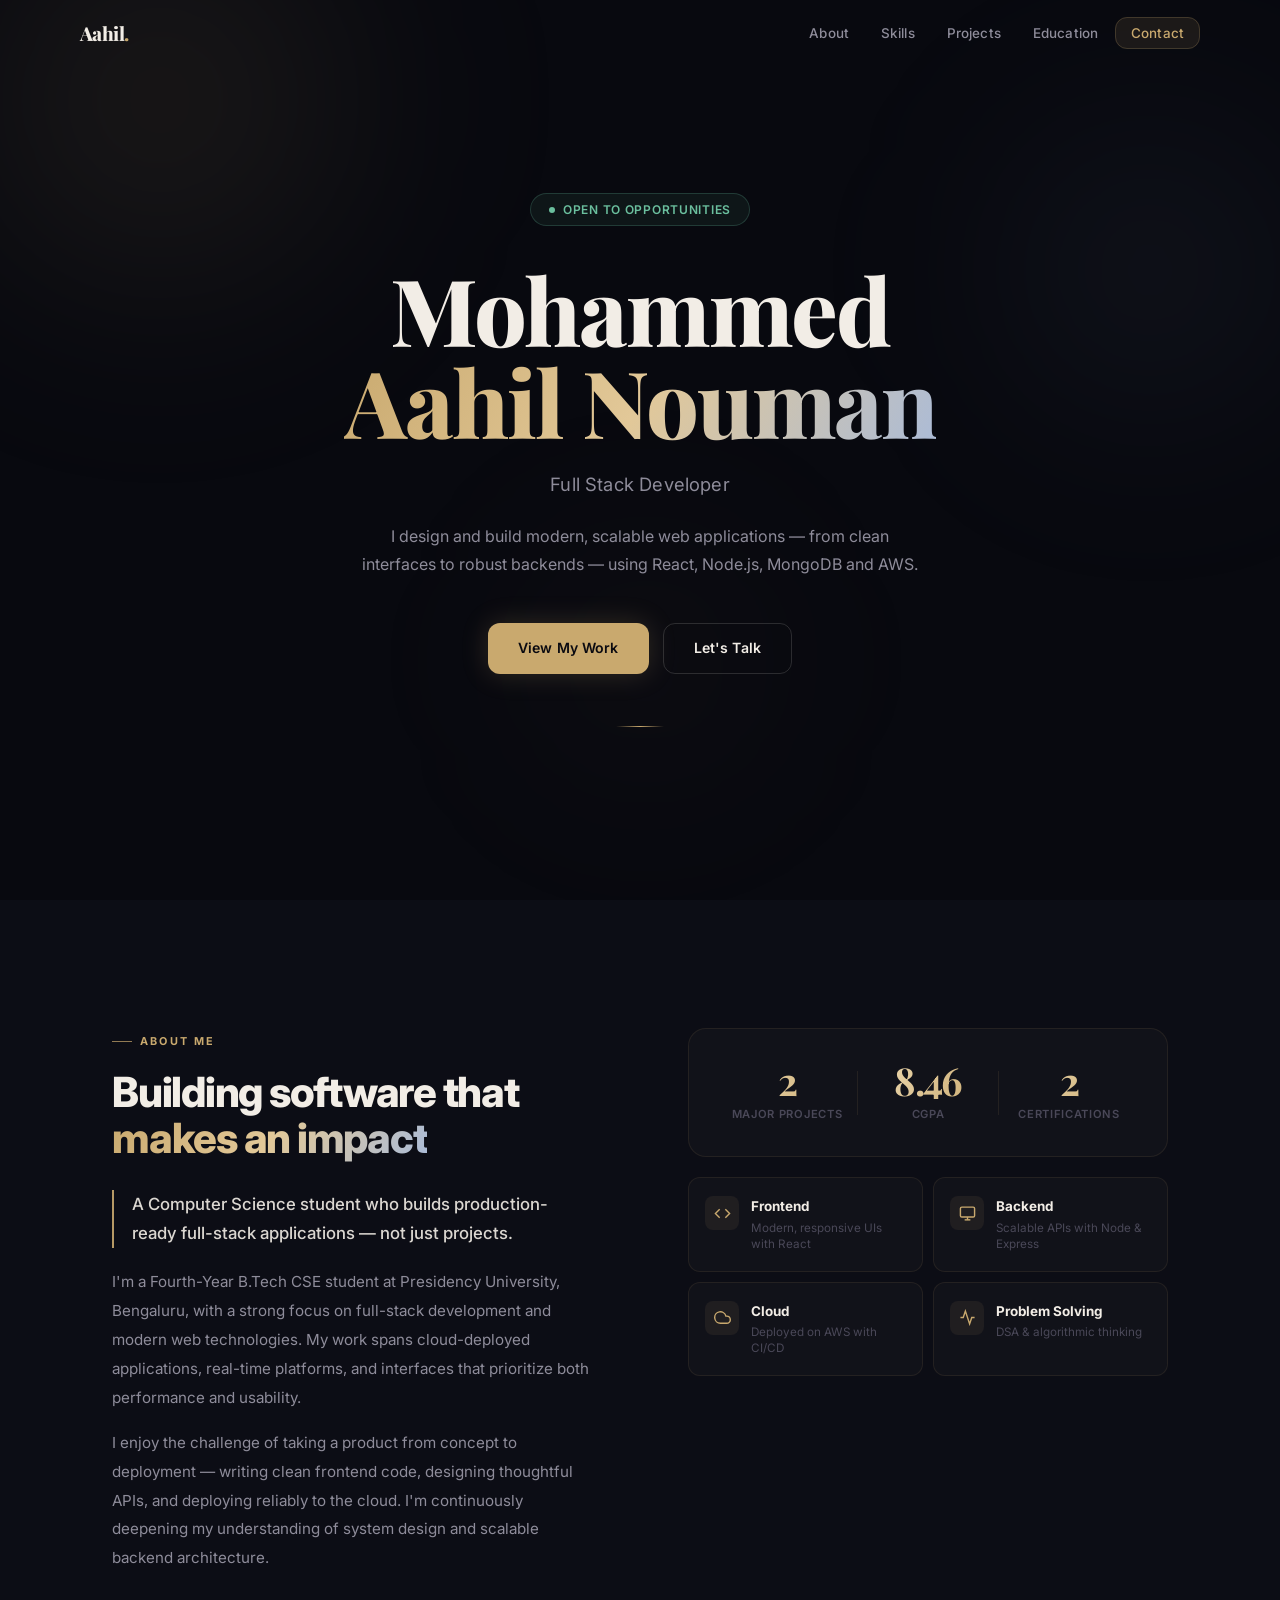
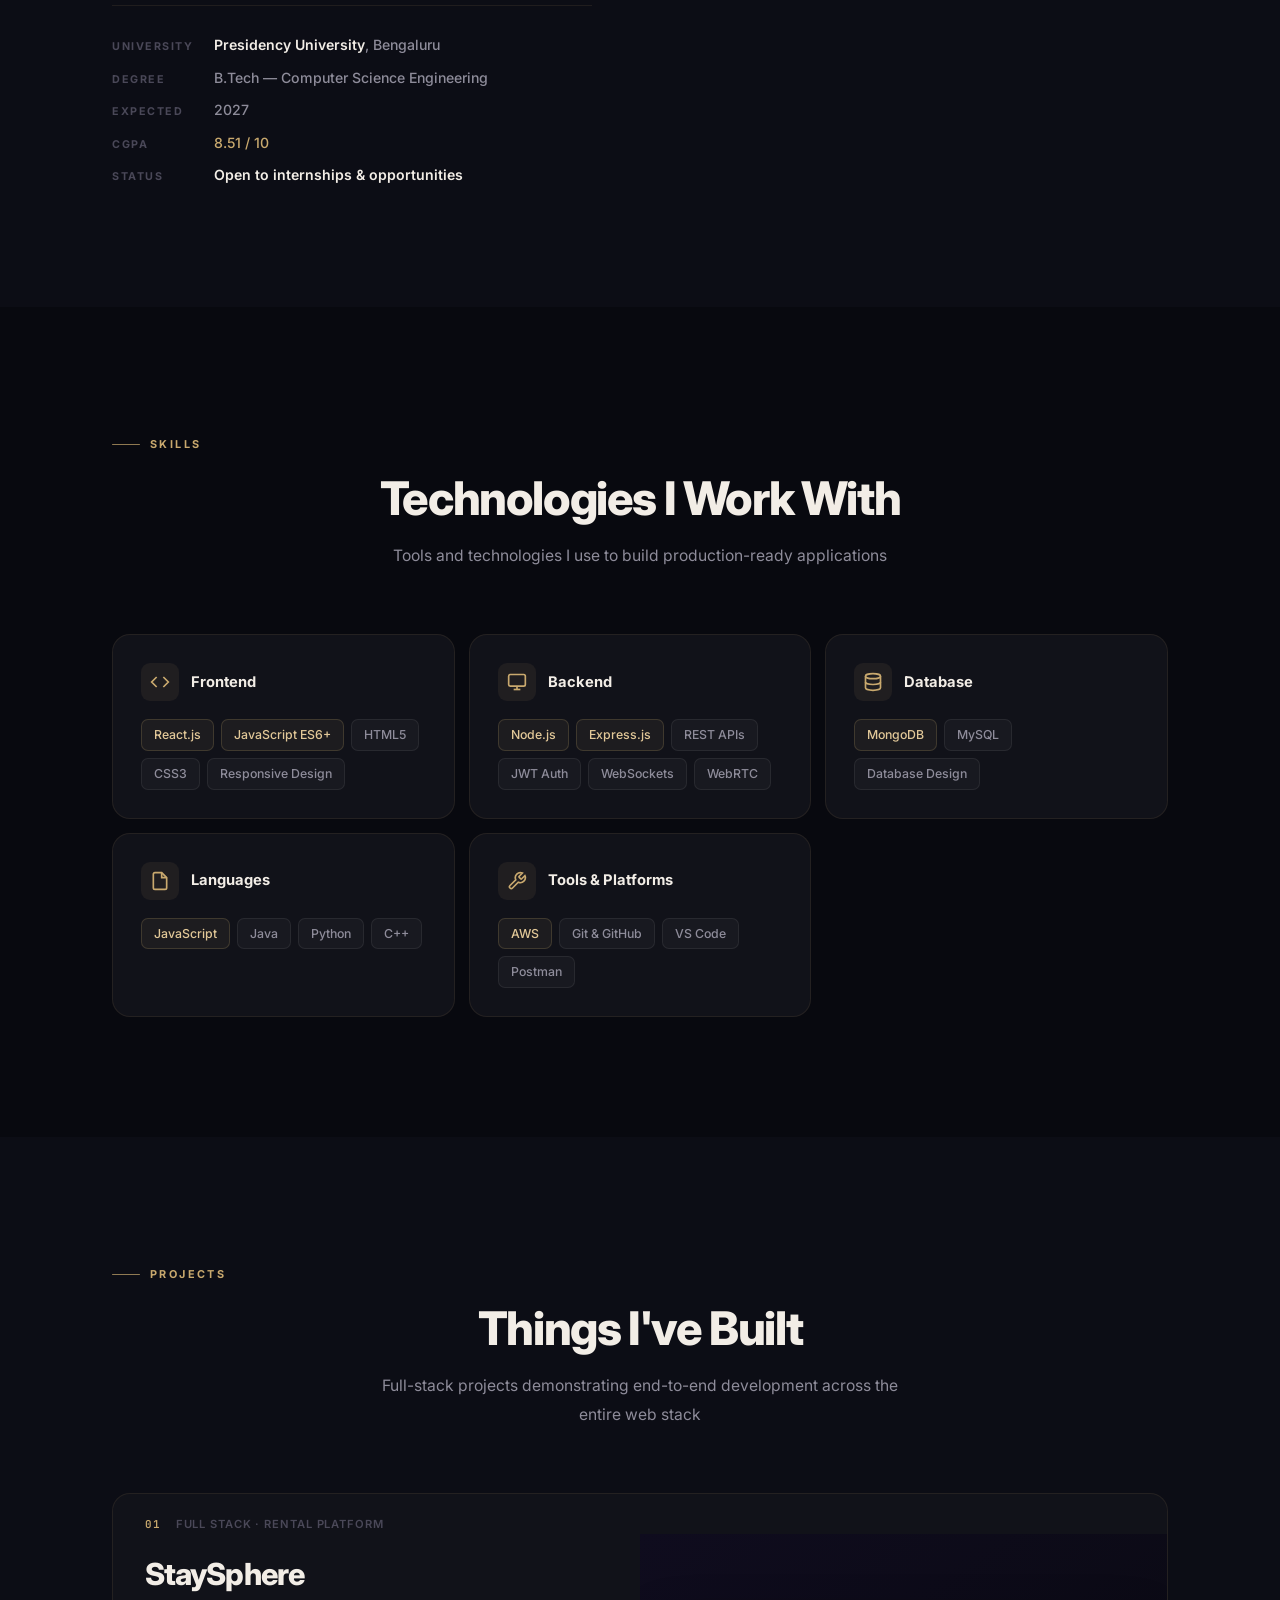
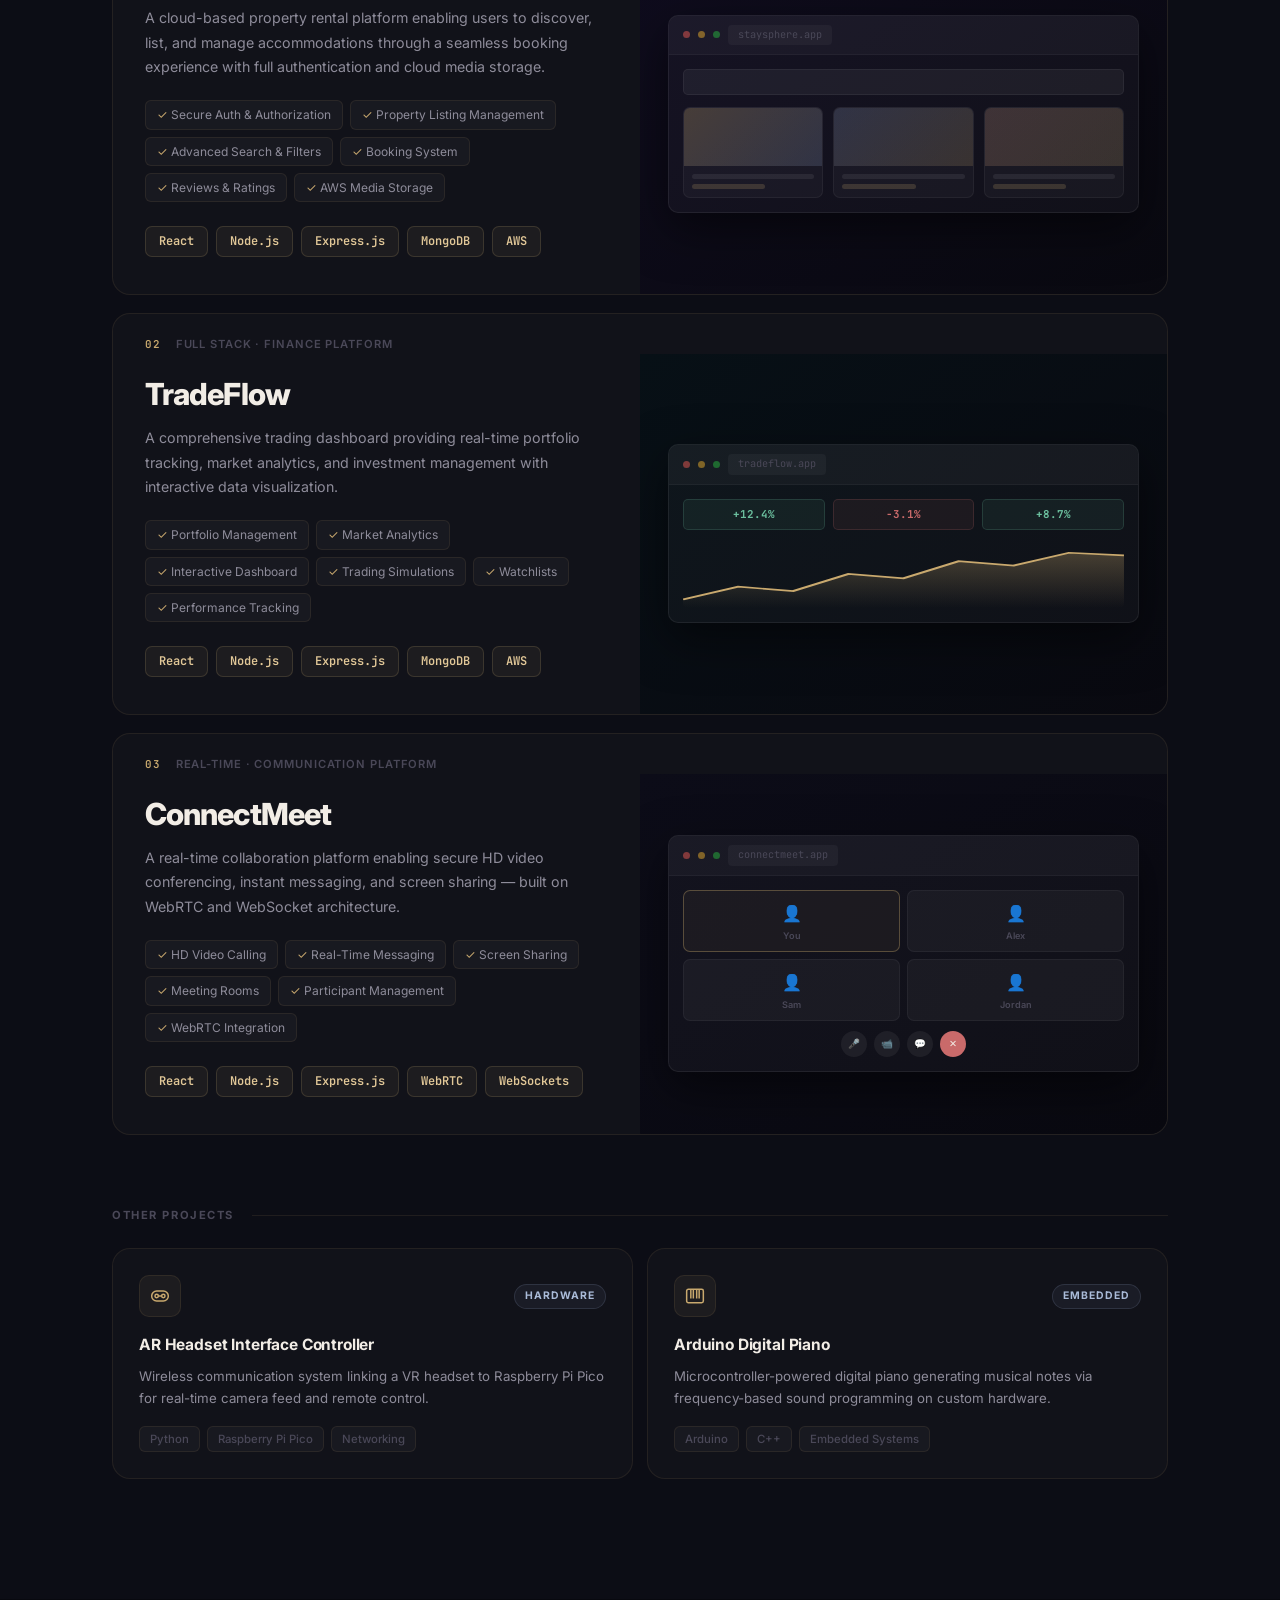
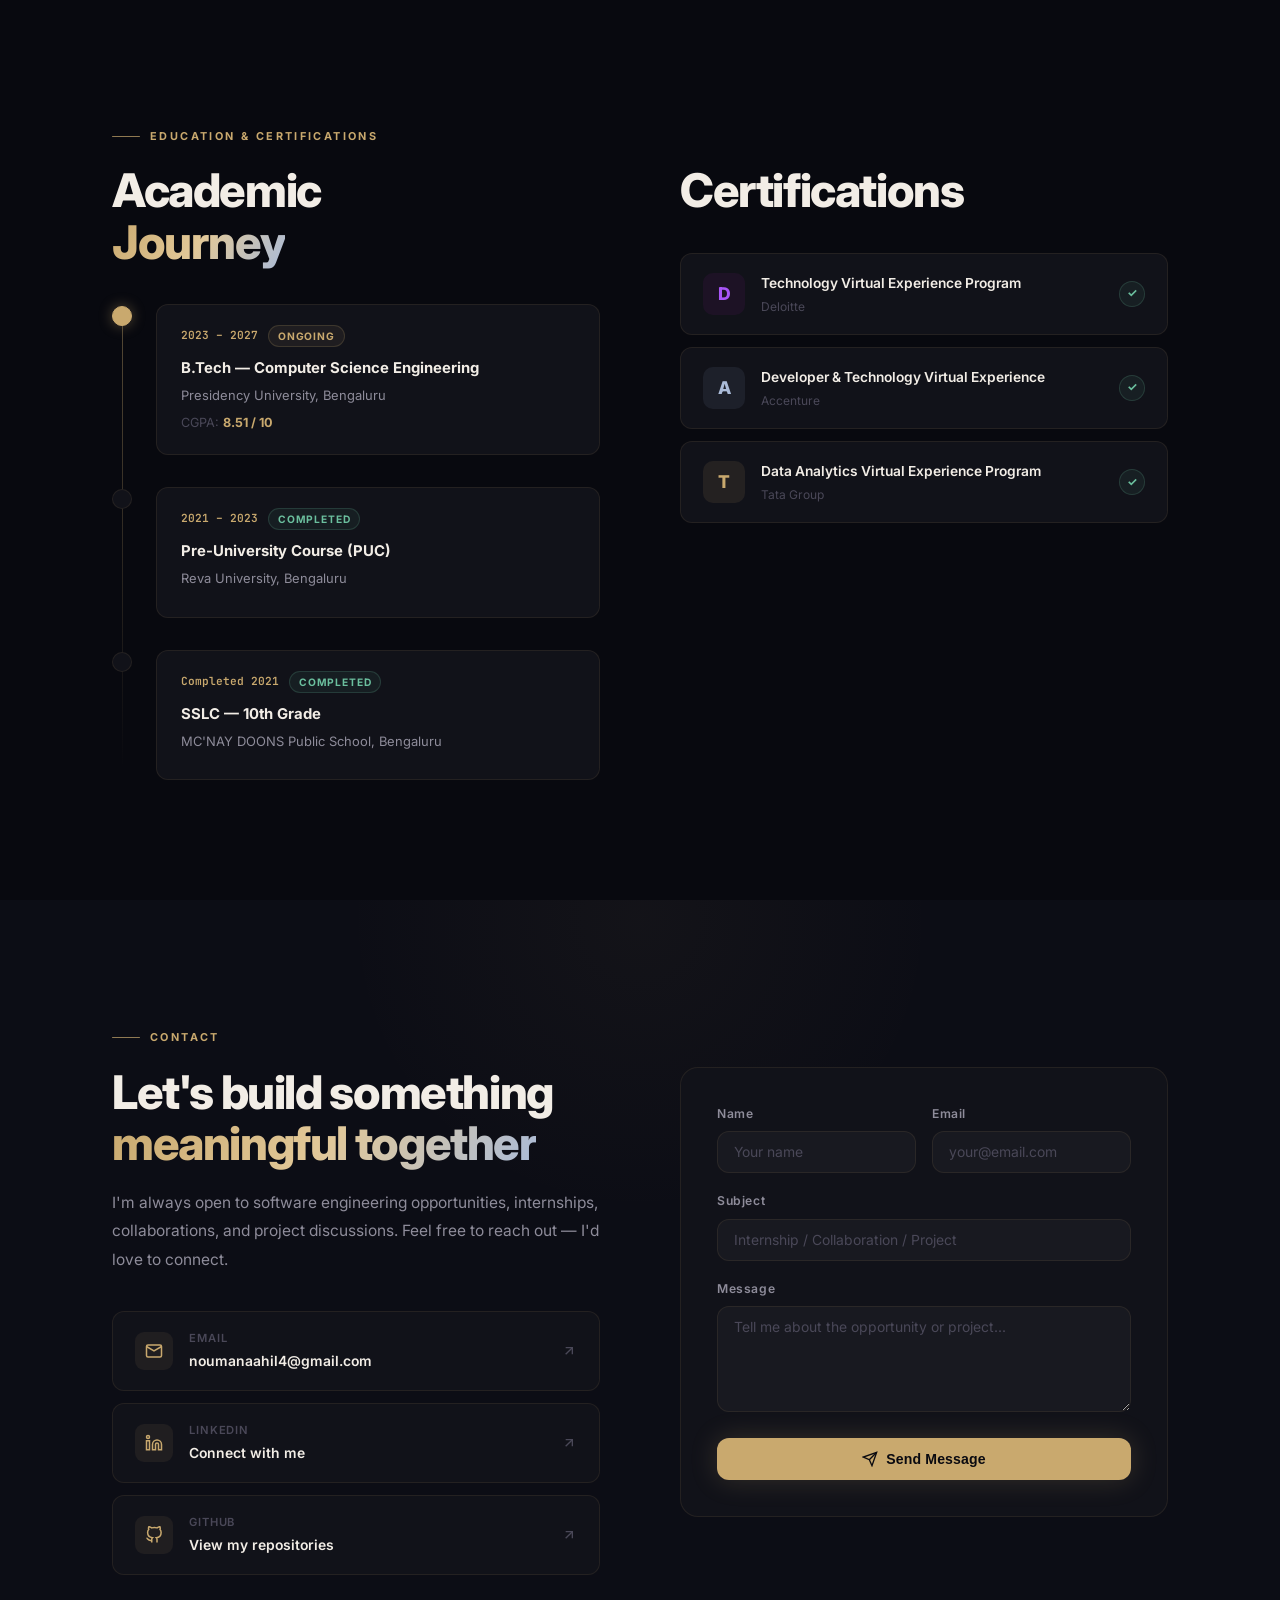
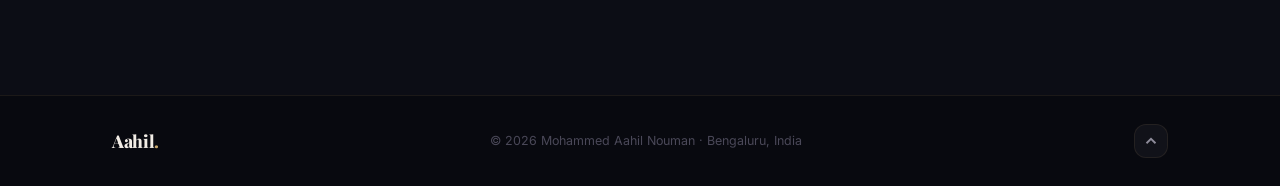
==== index.html @ 202771c8 "First upload" ====
<!DOCTYPE html>
<html lang="en">
<head>
  <meta charset="UTF-8" />
  <meta name="viewport" content="width=device-width, initial-scale=1.0" />
  <meta name="description" content="Mohammed Aahil Nouman — Full Stack Developer building scalable web applications with React, Node.js, Express.js, MongoDB, and AWS." />
  <meta name="keywords" content="Mohammed Aahil Nouman, Full Stack Developer, React, Node.js, Portfolio, Web Developer, Bangalore" />
  <meta name="author" content="Mohammed Aahil Nouman" />
  <title>Aahil Nouman — Full Stack Developer</title>
  <link rel="preconnect" href="https://fonts.googleapis.com" />
  <link rel="preconnect" href="https://fonts.gstatic.com" crossorigin />
  <link href="https://fonts.googleapis.com/css2?family=Inter:wght@300;400;500;600;700;800;900&family=JetBrains+Mono:wght@400;500;600&family=Playfair+Display:wght@700;800&display=swap" rel="stylesheet" />
  <link rel="stylesheet" href="style.css" />
</head>
<body>

  <!-- NAV -->
  <nav id="navbar" class="navbar">
    <div class="nav-inner">
      <a href="#hero" class="nav-logo" id="nav-logo">Aahil<span class="logo-dot">.</span></a>
      <ul class="nav-links" id="nav-links">
        <li><a href="#about"     class="nav-link">About</a></li>
        <li><a href="#skills"    class="nav-link">Skills</a></li>
        <li><a href="#projects"  class="nav-link">Projects</a></li>
        <li><a href="#education" class="nav-link">Education</a></li>
        <li><a href="#contact"   class="nav-link nav-cta">Contact</a></li>
      </ul>
      <button class="hamburger" id="hamburger" aria-label="Toggle menu">
        <span></span><span></span><span></span>
      </button>
    </div>
  </nav>

  <!-- HERO -->
  <section id="hero" class="hero">
    <div class="hero-bg">
      <div class="orb orb-1"></div>
      <div class="orb orb-2"></div>
      <div class="orb orb-3"></div>
    </div>
    <div class="hero-content">
      <div class="hero-badge">
        <span class="badge-dot"></span>
        Open to Opportunities
      </div>
      <h1 class="hero-name">
        Mohammed<br />
        <span class="gradient-text">Aahil Nouman</span>
      </h1>
      <p class="hero-tagline">Full Stack Developer</p>
      <p class="hero-sub">
        I design and build modern, scalable web applications — from clean interfaces to robust backends — using React, Node.js, MongoDB and AWS.
      </p>
      <div class="hero-cta">
        <a href="#projects" class="btn btn-primary" id="btn-projects">View My Work</a>
        <a href="#contact"  class="btn btn-outline" id="btn-contact">Let's Talk</a>
      </div>
      <div class="hero-divider"></div>
    </div>
  </section>

  <!-- ABOUT -->
  <section id="about" class="section about-section">
    <div class="container">
      <div class="about-grid">

        <!-- LEFT: editorial bio -->
        <div class="about-left">
          <div class="about-intro-label">About Me</div>
          <h2 class="about-headline">
            Building software that<br /><span class="gradient-text">makes an impact</span>
          </h2>
          <p class="about-pull">
            A Computer Science student who builds production-ready full-stack applications — not just projects.
          </p>
          <p class="about-body">
            I'm a Fourth-Year B.Tech CSE student at Presidency University, Bengaluru, with a strong focus on full-stack development and modern web technologies. My work spans cloud-deployed applications, real-time platforms, and interfaces that prioritize both performance and usability.
          </p>
          <p class="about-body">
            I enjoy the challenge of taking a product from concept to deployment — writing clean frontend code, designing thoughtful APIs, and deploying reliably to the cloud. I'm continuously deepening my understanding of system design and scalable backend architecture.
          </p>
          <div class="about-meta">
            <div class="about-meta-row">
              <span class="meta-label">University</span>
              <span class="meta-value"><strong>Presidency University</strong>, Bengaluru</span>
            </div>
            <div class="about-meta-row">
              <span class="meta-label">Degree</span>
              <span class="meta-value">B.Tech — Computer Science Engineering</span>
            </div>
            <div class="about-meta-row">
              <span class="meta-label">Expected</span>
              <span class="meta-value">2027</span>
            </div>
            <div class="about-meta-row">
              <span class="meta-label">CGPA</span>
              <span class="meta-value"><span class="gold">8.51 / 10</span></span>
            </div>
            <div class="about-meta-row">
              <span class="meta-label">Status</span>
              <span class="meta-value"><strong>Open to internships &amp; opportunities</strong></span>
            </div>
          </div>
        </div>

        <!-- RIGHT: stats + strengths -->
        <div class="about-right">
          <div class="about-stats-card">
            <div class="astat">
              <div class="astat-num" data-target="3">0</div>
              <div class="astat-lbl">Major Projects</div>
            </div>
            <div class="astat-sep"></div>
            <div class="astat">
              <div class="astat-num" data-target="8.51" data-decimal="true">0</div>
              <div class="astat-lbl">CGPA</div>
            </div>
            <div class="astat-sep"></div>
            <div class="astat">
              <div class="astat-num" data-target="3">0</div>
              <div class="astat-lbl">Certifications</div>
            </div>
          </div>

          <div class="about-pillars">
            <div class="pillar-item">
              <div class="pillar-icon">
                <svg width="17" height="17" fill="none" stroke="currentColor" stroke-width="2" viewBox="0 0 24 24"><polyline points="16,18 22,12 16,6"/><polyline points="8,6 2,12 8,18"/></svg>
              </div>
              <div>
                <div class="pillar-title">Frontend</div>
                <div class="pillar-desc">Modern, responsive UIs with React</div>
              </div>
            </div>
            <div class="pillar-item">
              <div class="pillar-icon">
                <svg width="17" height="17" fill="none" stroke="currentColor" stroke-width="2" viewBox="0 0 24 24"><rect x="2" y="3" width="20" height="14" rx="2"/><line x1="8" y1="21" x2="16" y2="21"/><line x1="12" y1="17" x2="12" y2="21"/></svg>
              </div>
              <div>
                <div class="pillar-title">Backend</div>
                <div class="pillar-desc">Scalable APIs with Node &amp; Express</div>
              </div>
            </div>
            <div class="pillar-item">
              <div class="pillar-icon">
                <svg width="17" height="17" fill="none" stroke="currentColor" stroke-width="2" viewBox="0 0 24 24"><path d="M18 10h-1.26A8 8 0 1 0 9 20h9a5 5 0 0 0 0-10z"/></svg>
              </div>
              <div>
                <div class="pillar-title">Cloud</div>
                <div class="pillar-desc">Deployed on AWS with CI/CD</div>
              </div>
            </div>
            <div class="pillar-item">
              <div class="pillar-icon">
                <svg width="17" height="17" fill="none" stroke="currentColor" stroke-width="2" viewBox="0 0 24 24"><polyline points="22,12 18,12 15,21 9,3 6,12 2,12"/></svg>
              </div>
              <div>
                <div class="pillar-title">Problem Solving</div>
                <div class="pillar-desc">DSA &amp; algorithmic thinking</div>
              </div>
            </div>
          </div>
        </div>

      </div>
    </div>
  </section>

  <!-- SKILLS -->
  <section id="skills" class="section skills-section">
    <div class="container">
      <div class="section-eyebrow">Skills</div>
      <h2 class="section-heading text-center">Technologies I Work With</h2>
      <p class="section-sub text-center">Tools and technologies I use to build production-ready applications</p>
      <div class="skills-grid">

        <div class="skill-cat" id="sk-frontend">
          <div class="sk-header">
            <div class="sk-icon">
              <svg width="20" height="20" fill="none" stroke="currentColor" stroke-width="2" viewBox="0 0 24 24"><polyline points="16,18 22,12 16,6"/><polyline points="8,6 2,12 8,18"/></svg>
            </div>
            <h3>Frontend</h3>
          </div>
          <div class="sk-tags">
            <span class="sk-tag primary">React.js</span>
            <span class="sk-tag primary">JavaScript ES6+</span>
            <span class="sk-tag">HTML5</span>
            <span class="sk-tag">CSS3</span>
            <span class="sk-tag">Responsive Design</span>
          </div>
        </div>

        <div class="skill-cat" id="sk-backend">
          <div class="sk-header">
            <div class="sk-icon">
              <svg width="20" height="20" fill="none" stroke="currentColor" stroke-width="2" viewBox="0 0 24 24"><rect x="2" y="3" width="20" height="14" rx="2"/><line x1="8" y1="21" x2="16" y2="21"/><line x1="12" y1="17" x2="12" y2="21"/></svg>
            </div>
            <h3>Backend</h3>
          </div>
          <div class="sk-tags">
            <span class="sk-tag primary">Node.js</span>
            <span class="sk-tag primary">Express.js</span>
            <span class="sk-tag">REST APIs</span>
            <span class="sk-tag">JWT Auth</span>
            <span class="sk-tag">WebSockets</span>
            <span class="sk-tag">WebRTC</span>
          </div>
        </div>

        <div class="skill-cat" id="sk-db">
          <div class="sk-header">
            <div class="sk-icon">
              <svg width="20" height="20" fill="none" stroke="currentColor" stroke-width="2" viewBox="0 0 24 24"><ellipse cx="12" cy="5" rx="9" ry="3"/><path d="M21 12c0 1.66-4 3-9 3s-9-1.34-9-3"/><path d="M3 5v14c0 1.66 4 3 9 3s9-1.34 9-3V5"/></svg>
            </div>
            <h3>Database</h3>
          </div>
          <div class="sk-tags">
            <span class="sk-tag primary">MongoDB</span>
            <span class="sk-tag">MySQL</span>
            <span class="sk-tag">Database Design</span>
          </div>
        </div>

        <div class="skill-cat" id="sk-lang">
          <div class="sk-header">
            <div class="sk-icon">
              <svg width="20" height="20" fill="none" stroke="currentColor" stroke-width="2" viewBox="0 0 24 24"><path d="M14 2H6a2 2 0 0 0-2 2v16a2 2 0 0 0 2 2h12a2 2 0 0 0 2-2V8z"/><polyline points="14,2 14,8 20,8"/></svg>
            </div>
            <h3>Languages</h3>
          </div>
          <div class="sk-tags">
            <span class="sk-tag primary">JavaScript</span>
            <span class="sk-tag">Java</span>
            <span class="sk-tag">Python</span>
            <span class="sk-tag">C++</span>
          </div>
        </div>

        <div class="skill-cat" id="sk-tools">
          <div class="sk-header">
            <div class="sk-icon">
              <svg width="20" height="20" fill="none" stroke="currentColor" stroke-width="2" viewBox="0 0 24 24"><path d="M14.7 6.3a1 1 0 0 0 0 1.4l1.6 1.6a1 1 0 0 0 1.4 0l3.77-3.77a6 6 0 0 1-7.94 7.94l-6.91 6.91a2.12 2.12 0 0 1-3-3l6.91-6.91a6 6 0 0 1 7.94-7.94l-3.76 3.76z"/></svg>
            </div>
            <h3>Tools &amp; Platforms</h3>
          </div>
          <div class="sk-tags">
            <span class="sk-tag primary">AWS</span>
            <span class="sk-tag">Git &amp; GitHub</span>
            <span class="sk-tag">VS Code</span>
            <span class="sk-tag">Postman</span>
          </div>
        </div>

      </div>
    </div>
  </section>

  <!-- PROJECTS -->
  <section id="projects" class="section projects-section">
    <div class="container">
      <div class="section-eyebrow">Projects</div>
      <h2 class="section-heading text-center">Things I've Built</h2>
      <p class="section-sub text-center">Full-stack projects demonstrating end-to-end development across the entire web stack</p>
      <div class="projects-list">

        <div class="project-card" id="proj-staysphere">
          <div class="proj-meta">
            <span class="proj-num">01</span>
            <span class="proj-type">Full Stack · Rental Platform</span>
          </div>
          <div class="proj-body">
            <div class="proj-left">
              <h3 class="proj-name">StaySphere</h3>
              <p class="proj-desc">A cloud-based property rental platform enabling users to discover, list, and manage accommodations through a seamless booking experience with full authentication and cloud media storage.</p>
              <div class="proj-features">
                <span>Secure Auth &amp; Authorization</span>
                <span>Property Listing Management</span>
                <span>Advanced Search &amp; Filters</span>
                <span>Booking System</span>
                <span>Reviews &amp; Ratings</span>
                <span>AWS Media Storage</span>
              </div>
              <div class="proj-tech">
                <span>React</span><span>Node.js</span><span>Express.js</span><span>MongoDB</span><span>AWS</span>
              </div>
            </div>
            <div class="proj-visual staysphere-vis">
              <div class="vis-browser">
                <div class="vis-bar">
                  <span class="vb-d r"></span><span class="vb-d y"></span><span class="vb-d g"></span>
                  <span class="vb-url">staysphere.app</span>
                </div>
                <div class="vis-content">
                  <div class="vis-search-bar"></div>
                  <div class="vis-cards">
                    <div class="vis-card"><div class="vc-img" style="background:linear-gradient(135deg,rgba(201,169,110,0.25),rgba(139,157,195,0.2))"></div><div class="vc-lines"><span></span><span></span></div></div>
                    <div class="vis-card"><div class="vc-img" style="background:linear-gradient(135deg,rgba(139,157,195,0.2),rgba(201,169,110,0.18))"></div><div class="vc-lines"><span></span><span></span></div></div>
                    <div class="vis-card"><div class="vc-img" style="background:linear-gradient(135deg,rgba(196,145,122,0.22),rgba(201,169,110,0.18))"></div><div class="vc-lines"><span></span><span></span></div></div>
                  </div>
                </div>
              </div>
            </div>
          </div>
        </div>

        <div class="project-card" id="proj-tradeflow">
          <div class="proj-meta">
            <span class="proj-num">02</span>
            <span class="proj-type">Full Stack · Finance Platform</span>
          </div>
          <div class="proj-body">
            <div class="proj-left">
              <h3 class="proj-name">TradeFlow</h3>
              <p class="proj-desc">A comprehensive trading dashboard providing real-time portfolio tracking, market analytics, and investment management with interactive data visualization.</p>
              <div class="proj-features">
                <span>Portfolio Management</span>
                <span>Market Analytics</span>
                <span>Interactive Dashboard</span>
                <span>Trading Simulations</span>
                <span>Watchlists</span>
                <span>Performance Tracking</span>
              </div>
              <div class="proj-tech">
                <span>React</span><span>Node.js</span><span>Express.js</span><span>MongoDB</span><span>AWS</span>
              </div>
            </div>
            <div class="proj-visual tradeflow-vis">
              <div class="vis-browser">
                <div class="vis-bar">
                  <span class="vb-d r"></span><span class="vb-d y"></span><span class="vb-d g"></span>
                  <span class="vb-url">tradeflow.app</span>
                </div>
                <div class="vis-content">
                  <div class="dash-row-top">
                    <div class="dash-stat-card up">+12.4%</div>
                    <div class="dash-stat-card dn">-3.1%</div>
                    <div class="dash-stat-card up">+8.7%</div>
                  </div>
                  <div class="dash-chart-area">
                    <svg viewBox="0 0 240 80" preserveAspectRatio="none">
                      <defs>
                        <linearGradient id="cg" x1="0" y1="0" x2="0" y2="1">
                          <stop offset="0%" stop-color="rgba(201,169,110,0.3)"/>
                          <stop offset="100%" stop-color="rgba(201,169,110,0)"/>
                        </linearGradient>
                      </defs>
                      <polygon fill="url(#cg)" points="0,70 30,55 60,60 90,40 120,45 150,25 180,30 210,15 240,18 240,80 0,80"/>
                      <polyline fill="none" stroke="#c9a96e" stroke-width="2" points="0,70 30,55 60,60 90,40 120,45 150,25 180,30 210,15 240,18"/>
                    </svg>
                  </div>
                </div>
              </div>
            </div>
          </div>
        </div>

        <div class="project-card" id="proj-connectmeet">
          <div class="proj-meta">
            <span class="proj-num">03</span>
            <span class="proj-type">Real-Time · Communication Platform</span>
          </div>
          <div class="proj-body">
            <div class="proj-left">
              <h3 class="proj-name">ConnectMeet</h3>
              <p class="proj-desc">A real-time collaboration platform enabling secure HD video conferencing, instant messaging, and screen sharing — built on WebRTC and WebSocket architecture.</p>
              <div class="proj-features">
                <span>HD Video Calling</span>
                <span>Real-Time Messaging</span>
                <span>Screen Sharing</span>
                <span>Meeting Rooms</span>
                <span>Participant Management</span>
                <span>WebRTC Integration</span>
              </div>
              <div class="proj-tech">
                <span>React</span><span>Node.js</span><span>Express.js</span><span>WebRTC</span><span>WebSockets</span>
              </div>
            </div>
            <div class="proj-visual connectmeet-vis">
              <div class="vis-browser">
                <div class="vis-bar">
                  <span class="vb-d r"></span><span class="vb-d y"></span><span class="vb-d g"></span>
                  <span class="vb-url">connectmeet.app</span>
                </div>
                <div class="vis-content">
                  <div class="vid-grid">
                    <div class="vid-tile active"><span>👤</span><div class="vid-lbl">You</div></div>
                    <div class="vid-tile"><span>👤</span><div class="vid-lbl">Alex</div></div>
                    <div class="vid-tile"><span>👤</span><div class="vid-lbl">Sam</div></div>
                    <div class="vid-tile"><span>👤</span><div class="vid-lbl">Jordan</div></div>
                  </div>
                  <div class="vid-controls">
                    <div class="vc-btn">🎤</div>
                    <div class="vc-btn">📹</div>
                    <div class="vc-btn">💬</div>
                    <div class="vc-btn end">✕</div>
                  </div>
                </div>
              </div>
            </div>
          </div>
        </div>

      </div>

      <!-- Minor Projects -->
      <div class="minor-projects-wrap">
        <div class="minor-header">
          <span>Other Projects</span>
          <div class="minor-line"></div>
        </div>
        <div class="minor-grid">
          <div class="minor-card" id="proj-ar">
            <div class="minor-card-top">
              <div class="minor-icon">
                <svg width="20" height="20" fill="none" stroke="currentColor" stroke-width="1.8" viewBox="0 0 24 24"><rect x="2" y="6" width="20" height="12" rx="6"/><circle cx="8" cy="12" r="2"/><circle cx="16" cy="12" r="2"/><line x1="10" y1="12" x2="14" y2="12"/></svg>
              </div>
              <div class="minor-badge">Hardware</div>
            </div>
            <h4>AR Headset Interface Controller</h4>
            <p>Wireless communication system linking a VR headset to Raspberry Pi Pico for real-time camera feed and remote control.</p>
            <div class="minor-tags">
              <span>Python</span><span>Raspberry Pi Pico</span><span>Networking</span>
            </div>
          </div>
          <div class="minor-card" id="proj-piano">
            <div class="minor-card-top">
              <div class="minor-icon">
                <svg width="20" height="20" fill="none" stroke="currentColor" stroke-width="1.8" viewBox="0 0 24 24"><rect x="2" y="4" width="20" height="16" rx="2"/><line x1="7" y1="4" x2="7" y2="15"/><line x1="10" y1="4" x2="10" y2="15"/><line x1="14" y1="4" x2="14" y2="15"/><line x1="17" y1="4" x2="17" y2="15"/></svg>
              </div>
              <div class="minor-badge">Embedded</div>
            </div>
            <h4>Arduino Digital Piano</h4>
            <p>Microcontroller-powered digital piano generating musical notes via frequency-based sound programming on custom hardware.</p>
            <div class="minor-tags">
              <span>Arduino</span><span>C++</span><span>Embedded Systems</span>
            </div>
          </div>
        </div>
      </div>

    </div>
  </section>

  <!-- EDUCATION -->
  <section id="education" class="section education-section">
    <div class="container">
      <div class="section-eyebrow">Education &amp; Certifications</div>
      <div class="edu-layout">

        <div class="edu-col">
          <h2 class="section-heading">Academic<br /><span class="gradient-text">Journey</span></h2>
          <div class="timeline">

            <div class="timeline-item" id="edu-btech">
              <div class="tl-dot active"></div>
              <div class="tl-card">
                <div class="tl-top">
                  <span class="tl-year">2023 – 2027</span>
                  <span class="tl-status">Ongoing</span>
                </div>
                <div class="tl-degree">B.Tech — Computer Science Engineering</div>
                <div class="tl-school">Presidency University, Bengaluru</div>
                <div class="tl-score">CGPA: <strong>8.51 / 10</strong></div>
              </div>
            </div>

            <div class="timeline-item" id="edu-puc">
              <div class="tl-dot"></div>
              <div class="tl-card">
                <div class="tl-top">
                  <span class="tl-year">2021 – 2023</span>
                  <span class="tl-status done">Completed</span>
                </div>
                <div class="tl-degree">Pre-University Course (PUC)</div>
                <div class="tl-school">Reva University, Bengaluru</div>
              </div>
            </div>

            <div class="timeline-item" id="edu-school">
              <div class="tl-dot"></div>
              <div class="tl-card">
                <div class="tl-top">
                  <span class="tl-year">Completed 2021</span>
                  <span class="tl-status done">Completed</span>
                </div>
                <div class="tl-degree">SSLC — 10th Grade</div>
                <div class="tl-school">MC'NAY DOONS Public School, Bengaluru</div>
              </div>
            </div>

          </div>
        </div>

        <div class="cert-col">
          <h2 class="section-heading">Certifications</h2>
          <div class="cert-list">
            <div class="cert-item" id="cert-deloitte">
              <div class="cert-logo" style="background:rgba(134,25,143,0.10);color:#a855f7;">D</div>
              <div class="cert-detail">
                <div class="cert-name">Technology Virtual Experience Program</div>
                <div class="cert-issuer">Deloitte</div>
              </div>
              <div class="cert-tick">✓</div>
            </div>
            <div class="cert-item" id="cert-accenture">
              <div class="cert-logo" style="background:rgba(139,157,195,0.10);color:#aabbd8;">A</div>
              <div class="cert-detail">
                <div class="cert-name">Developer &amp; Technology Virtual Experience</div>
                <div class="cert-issuer">Accenture</div>
              </div>
              <div class="cert-tick">✓</div>
            </div>
            <div class="cert-item" id="cert-tata">
              <div class="cert-logo" style="background:rgba(201,169,110,0.10);color:#c9a96e;">T</div>
              <div class="cert-detail">
                <div class="cert-name">Data Analytics Virtual Experience Program</div>
                <div class="cert-issuer">Tata Group</div>
              </div>
              <div class="cert-tick">✓</div>
            </div>
          </div>
        </div>

      </div>
    </div>
  </section>

  <!-- CONTACT -->
  <section id="contact" class="section contact-section">
    <div class="container">
      <div class="section-eyebrow">Contact</div>
      <div class="contact-layout">

        <div class="contact-left">
          <h2 class="section-heading">Let's build something<br /><span class="gradient-text">meaningful together</span></h2>
          <p class="body-text">
            I'm always open to software engineering opportunities, internships, collaborations, and project discussions. Feel free to reach out — I'd love to connect.
          </p>
          <div class="contact-links">
            <a href="mailto:noumanaahil4@gmail.com" class="contact-link" id="link-email">
              <div class="cl-icon">
                <svg width="18" height="18" fill="none" stroke="currentColor" stroke-width="2" viewBox="0 0 24 24"><path d="M4 4h16c1.1 0 2 .9 2 2v12c0 1.1-.9 2-2 2H4c-1.1 0-2-.9-2-2V6c0-1.1.9-2 2-2z"/><polyline points="22,6 12,12 2,6"/></svg>
              </div>
              <div>
                <div class="cl-label">Email</div>
                <div class="cl-value">noumanaahil4@gmail.com</div>
              </div>
              <svg class="cl-arrow" width="16" height="16" fill="none" stroke="currentColor" stroke-width="2" viewBox="0 0 24 24"><line x1="7" y1="17" x2="17" y2="7"/><polyline points="7,7 17,7 17,17"/></svg>
            </a>
            <a href="https://linkedin.com" target="_blank" rel="noopener" class="contact-link" id="link-linkedin">
              <div class="cl-icon">
                <svg width="18" height="18" fill="none" stroke="currentColor" stroke-width="2" viewBox="0 0 24 24"><path d="M16 8a6 6 0 0 1 6 6v7h-4v-7a2 2 0 0 0-2-2 2 2 0 0 0-2 2v7h-4v-7a6 6 0 0 1 6-6z"/><rect x="2" y="9" width="4" height="12"/><circle cx="4" cy="4" r="2"/></svg>
              </div>
              <div>
                <div class="cl-label">LinkedIn</div>
                <div class="cl-value">Connect with me</div>
              </div>
              <svg class="cl-arrow" width="16" height="16" fill="none" stroke="currentColor" stroke-width="2" viewBox="0 0 24 24"><line x1="7" y1="17" x2="17" y2="7"/><polyline points="7,7 17,7 17,17"/></svg>
            </a>
            <a href="https://github.com" target="_blank" rel="noopener" class="contact-link" id="link-github">
              <div class="cl-icon">
                <svg width="18" height="18" fill="none" stroke="currentColor" stroke-width="2" viewBox="0 0 24 24"><path d="M9 19c-5 1.5-5-2.5-7-3m14 6v-3.87a3.37 3.37 0 0 0-.94-2.61c3.14-.35 6.44-1.54 6.44-7A5.44 5.44 0 0 0 20 4.77 5.07 5.07 0 0 0 19.91 1S18.73.65 16 2.48a13.38 13.38 0 0 0-7 0C6.27.65 5.09 1 5.09 1A5.07 5.07 0 0 0 5 4.77a5.44 5.44 0 0 0-1.5 3.78c0 5.42 3.3 6.61 6.44 7A3.37 3.37 0 0 0 9 18.13V22"/></svg>
              </div>
              <div>
                <div class="cl-label">GitHub</div>
                <div class="cl-value">View my repositories</div>
              </div>
              <svg class="cl-arrow" width="16" height="16" fill="none" stroke="currentColor" stroke-width="2" viewBox="0 0 24 24"><line x1="7" y1="17" x2="17" y2="7"/><polyline points="7,7 17,7 17,17"/></svg>
            </a>
          </div>
        </div>

        <div class="contact-right">
          <form id="contact-form" class="contact-form" novalidate>
            <div class="form-row">
              <div class="form-field">
                <label for="f-name">Name</label>
                <input type="text" id="f-name" placeholder="Your name" autocomplete="name" required />
              </div>
              <div class="form-field">
                <label for="f-email">Email</label>
                <input type="email" id="f-email" placeholder="your@email.com" autocomplete="email" required />
              </div>
            </div>
            <div class="form-field">
              <label for="f-subject">Subject</label>
              <input type="text" id="f-subject" placeholder="Internship / Collaboration / Project" />
            </div>
            <div class="form-field">
              <label for="f-message">Message</label>
              <textarea id="f-message" rows="5" placeholder="Tell me about the opportunity or project..." required></textarea>
            </div>
            <button type="submit" class="btn btn-primary btn-full" id="form-submit">
              <svg width="16" height="16" fill="none" stroke="currentColor" stroke-width="2" viewBox="0 0 24 24"><line x1="22" y1="2" x2="11" y2="13"/><polygon points="22,2 15,22 11,13 2,9"/></svg>
              Send Message
            </button>
            <div id="form-success" class="form-success" style="display:none">
              ✓ Message sent! I'll get back to you soon.
            </div>
          </form>
        </div>

      </div>
    </div>
  </section>

  <!-- FOOTER -->
  <footer class="footer">
    <div class="container">
      <div class="footer-inner">
        <span class="footer-name">Aahil<span class="logo-dot">.</span></span>
        <p class="footer-copy">© 2026 Mohammed Aahil Nouman · Bengaluru, India</p>
        <a href="#hero" class="footer-top" aria-label="Back to top" id="back-to-top">
          <svg width="18" height="18" fill="none" stroke="currentColor" stroke-width="2.5" viewBox="0 0 24 24"><polyline points="18,15 12,9 6,15"/></svg>
        </a>
      </div>
    </div>
  </footer>

  <script src="script.js"></script>
</body>
</html>
---- style.css ----
/* ═══════════════════════════════════════════════════════════
   AAHIL NOUMAN — PORTFOLIO
   Palette: Deep Dark / Antique Gold / Slate Blue
═══════════════════════════════════════════════════════════ */
:root {
  --bg:          #08090f;
  --bg-2:        #0c0d15;
  --bg-card:     #111219;

  --gold:        #c9a96e;
  --gold-2:      #e2c898;
  --gold-3:      #f0deb8;
  --slate:       #8b9dc3;
  --slate-2:     #aabbd8;
  --slate-3:     #cdd8ed;
  --rose-dust:   #c4917a;

  --border:      rgba(201,169,110,0.10);
  --border-h:    rgba(201,169,110,0.28);
  --border-slate: rgba(139,157,195,0.14);

  --t1:          #f2ede6;
  --t2:          #8e8c9a;
  --t3:          #4a4858;

  --emerald:     #6bbf9e;
  --rose:        #c96a6a;

  --radius:      12px;
  --radius-lg:   18px;
  --shadow:      0 8px 40px rgba(0,0,0,0.55);
  --transition:  0.25s cubic-bezier(0.4,0,0.2,1);
  --font-mono:   'JetBrains Mono', monospace;
  --font-display:'Playfair Display', Georgia, serif;
}

*, *::before, *::after { box-sizing: border-box; margin: 0; padding: 0; }
html { scroll-behavior: smooth; scroll-padding-top: 70px; }
body {
  font-family: 'Inter', system-ui, sans-serif;
  background: var(--bg);
  color: var(--t1);
  line-height: 1.6;
  overflow-x: hidden;
  -webkit-font-smoothing: antialiased;
}
a { color: inherit; text-decoration: none; }
ul { list-style: none; }
::-webkit-scrollbar { width: 4px; }
::-webkit-scrollbar-track { background: var(--bg); }
::-webkit-scrollbar-thumb { background: var(--gold); border-radius: 99px; }
.container { max-width: 1120px; margin: 0 auto; padding: 0 32px; }
.text-center { text-align: center; }
.section { padding: 120px 0; }

/* ── GRADIENT TEXTS ── */
.gradient-text {
  background: linear-gradient(120deg, var(--gold) 0%, var(--gold-2) 50%, var(--slate-2) 100%);
  -webkit-background-clip: text;
  -webkit-text-fill-color: transparent;
  background-clip: text;
}
.gradient-text-slate {
  background: linear-gradient(120deg, var(--slate) 0%, var(--slate-3) 100%);
  -webkit-background-clip: text;
  -webkit-text-fill-color: transparent;
  background-clip: text;
}

/* ── SECTION STRUCTURE ── */
.section-eyebrow {
  display: inline-flex;
  align-items: center;
  gap: 10px;
  font-size: 0.68rem;
  font-weight: 700;
  letter-spacing: 0.22em;
  text-transform: uppercase;
  color: var(--gold);
  margin-bottom: 20px;
}
.section-eyebrow::before {
  content: '';
  display: block;
  width: 28px; height: 1px;
  background: var(--gold);
  border-radius: 99px;
  opacity: 0.7;
}
.section-heading {
  font-size: clamp(2rem, 4.5vw, 2.9rem);
  font-weight: 800;
  line-height: 1.1;
  letter-spacing: -0.03em;
  margin-bottom: 18px;
}
.section-sub {
  font-size: 0.98rem;
  color: var(--t2);
  max-width: 520px;
  margin: 0 auto 64px;
  line-height: 1.8;
}
.body-text {
  color: var(--t2);
  line-height: 1.85;
  font-size: 0.97rem;
  margin-bottom: 18px;
}

/* ── BUTTONS ── */
.btn {
  display: inline-flex;
  align-items: center;
  gap: 8px;
  padding: 13px 30px;
  border-radius: var(--radius);
  font-size: 0.88rem;
  font-weight: 600;
  border: none;
  cursor: pointer;
  transition: var(--transition);
  white-space: nowrap;
  letter-spacing: 0.01em;
}
.btn-primary {
  background: var(--gold);
  color: #0a0a10;
  box-shadow: 0 0 28px rgba(201,169,110,0.2);
}
.btn-primary:hover {
  background: var(--gold-2);
  transform: translateY(-2px);
  box-shadow: 0 0 40px rgba(201,169,110,0.35);
}
.btn-outline {
  background: transparent;
  color: var(--t1);
  border: 1px solid rgba(242,237,230,0.15);
}
.btn-outline:hover {
  border-color: var(--gold);
  color: var(--gold);
  background: rgba(201,169,110,0.06);
  transform: translateY(-2px);
}
.btn-full { width: 100%; justify-content: center; }

/* ── PROGRESS BAR ── */
.page-progress {
  position: fixed;
  top: 0; left: 0;
  height: 1.5px;
  background: linear-gradient(90deg, var(--gold), var(--slate));
  z-index: 9999;
  transition: width 0.1s linear;
}

/* ── NAVBAR ── */
.navbar {
  position: fixed;
  top: 0; left: 0; right: 0;
  z-index: 1000;
  height: 66px;
  display: flex;
  align-items: center;
  padding: 0 32px;
  transition: var(--transition);
}
.navbar.scrolled {
  background: rgba(8,9,15,0.92);
  backdrop-filter: blur(24px);
  border-bottom: 1px solid var(--border);
  box-shadow: 0 4px 32px rgba(0,0,0,0.4);
}
.nav-inner {
  width: 100%;
  max-width: 1120px;
  margin: 0 auto;
  display: flex;
  align-items: center;
  justify-content: space-between;
}
.nav-logo {
  font-size: 1.2rem;
  font-weight: 800;
  letter-spacing: -0.03em;
  color: var(--t1);
  transition: var(--transition);
  font-family: var(--font-display);
}
.nav-logo:hover { color: var(--gold); }
.logo-dot { color: var(--gold); }
.nav-links { display: flex; align-items: center; gap: 2px; }
.nav-link {
  font-size: 0.84rem;
  font-weight: 500;
  color: var(--t2);
  padding: 7px 15px;
  border-radius: var(--radius);
  transition: var(--transition);
  letter-spacing: 0.01em;
}
.nav-link:hover, .nav-link.active {
  color: var(--t1);
  background: rgba(255,255,255,0.04);
}
.nav-cta {
  background: rgba(201,169,110,0.10) !important;
  color: var(--gold) !important;
  border: 1px solid rgba(201,169,110,0.22);
}
.nav-cta:hover {
  background: var(--gold) !important;
  color: #0a0a10 !important;
  border-color: var(--gold) !important;
}
.hamburger {
  display: none;
  flex-direction: column;
  gap: 5px;
  background: none;
  border: none;
  cursor: pointer;
  padding: 6px;
}
.hamburger span {
  display: block;
  width: 22px; height: 1.5px;
  background: var(--t1);
  border-radius: 99px;
  transition: var(--transition);
}

/* ── HERO ── */
.hero {
  min-height: 100vh;
  display: flex;
  align-items: center;
  justify-content: center;
  position: relative;
  overflow: hidden;
  padding: 120px 32px 100px;
  text-align: center;
}
.hero-bg { position: absolute; inset: 0; pointer-events: none; }
.orb {
  position: absolute;
  border-radius: 50%;
  filter: blur(100px);
  animation: orbFloat 12s ease-in-out infinite;
}
.orb-1 {
  width: 560px; height: 560px;
  background: radial-gradient(circle, rgba(201,169,110,0.13) 0%, transparent 70%);
  top: -180px; left: -120px;
}
.orb-2 {
  width: 420px; height: 420px;
  background: radial-gradient(circle, rgba(139,157,195,0.10) 0%, transparent 70%);
  top: 60px; right: -80px;
  animation-delay: -5s;
}
.orb-3 {
  width: 320px; height: 320px;
  background: radial-gradient(circle, rgba(196,145,122,0.07) 0%, transparent 70%);
  bottom: 80px; left: 38%;
  animation-delay: -9s;
}
@keyframes orbFloat {
  0%, 100% { transform: translateY(0) scale(1); }
  50%       { transform: translateY(-20px) scale(1.03); }
}
.hero-content { position: relative; z-index: 1; max-width: 760px; }
.hero-badge {
  display: inline-flex;
  align-items: center;
  gap: 8px;
  background: rgba(107,191,158,0.07);
  border: 1px solid rgba(107,191,158,0.22);
  color: var(--emerald);
  font-size: 0.75rem;
  font-weight: 600;
  padding: 6px 18px;
  border-radius: 99px;
  margin-bottom: 36px;
  letter-spacing: 0.06em;
  text-transform: uppercase;
  animation: fadeUp 0.7s ease both;
}
.badge-dot {
  width: 6px; height: 6px;
  background: var(--emerald);
  border-radius: 50%;
  animation: glow 2.2s ease-in-out infinite;
}
@keyframes glow {
  0%, 100% { box-shadow: 0 0 6px var(--emerald); }
  50%       { box-shadow: 0 0 14px var(--emerald), 0 0 28px rgba(107,191,158,0.3); }
}
.hero-name {
  font-family: var(--font-display);
  font-size: clamp(3rem, 8vw, 5.8rem);
  font-weight: 800;
  line-height: 1.0;
  letter-spacing: -0.02em;
  margin-bottom: 22px;
  animation: fadeUp 0.7s ease 0.1s both;
}
.hero-tagline {
  font-size: clamp(0.95rem, 1.8vw, 1.15rem);
  color: var(--t2);
  font-weight: 400;
  margin-bottom: 22px;
  animation: fadeUp 0.7s ease 0.2s both;
  letter-spacing: 0.01em;
}
.hero-sub {
  font-size: clamp(0.92rem, 1.4vw, 1rem);
  color: var(--t2);
  max-width: 560px;
  margin: 0 auto 44px;
  line-height: 1.8;
  animation: fadeUp 0.7s ease 0.3s both;
}
.hero-cta {
  display: flex;
  gap: 14px;
  justify-content: center;
  flex-wrap: wrap;
  animation: fadeUp 0.7s ease 0.4s both;
}
.hero-divider {
  width: 48px;
  height: 1px;
  background: linear-gradient(90deg, transparent, var(--gold), transparent);
  margin: 52px auto 0;
  animation: fadeUp 0.7s ease 0.6s both;
}
@keyframes fadeUp {
  from { opacity: 0; transform: translateY(24px); }
  to   { opacity: 1; transform: translateY(0); }
}

/* ── ABOUT ── */
.about-section { background: var(--bg-2); }
.about-grid {
  display: grid;
  grid-template-columns: 1fr 1fr;
  gap: 96px;
  align-items: start;
}
.about-left { padding-top: 4px; }
.about-intro-label {
  display: inline-flex;
  align-items: center;
  gap: 8px;
  font-size: 0.68rem;
  font-weight: 700;
  letter-spacing: 0.2em;
  text-transform: uppercase;
  color: var(--gold);
  margin-bottom: 20px;
}
.about-intro-label::before {
  content: '';
  display: block;
  width: 20px; height: 1px;
  background: var(--gold);
  opacity: 0.7;
}
.about-headline {
  font-size: clamp(1.9rem, 3.5vw, 2.6rem);
  font-weight: 800;
  line-height: 1.1;
  letter-spacing: -0.03em;
  margin-bottom: 28px;
}
.about-pull {
  font-size: 1.05rem;
  font-weight: 500;
  color: var(--t1);
  line-height: 1.75;
  margin-bottom: 20px;
  padding-left: 18px;
  border-left: 2px solid var(--gold);
  opacity: 0.9;
}
.about-body {
  font-size: 0.95rem;
  color: var(--t2);
  line-height: 1.9;
  margin-bottom: 16px;
}
.about-meta {
  display: flex;
  flex-direction: column;
  gap: 10px;
  margin-top: 32px;
  padding-top: 28px;
  border-top: 1px solid var(--border);
}
.about-meta-row { display: flex; align-items: baseline; gap: 12px; }
.meta-label {
  font-size: 0.67rem;
  font-weight: 700;
  letter-spacing: 0.14em;
  text-transform: uppercase;
  color: var(--t3);
  min-width: 90px;
  flex-shrink: 0;
}
.meta-value { font-size: 0.88rem; color: var(--t2); font-weight: 500; }
.meta-value strong { color: var(--t1); font-weight: 600; }
.meta-value .gold { color: var(--gold); }

.about-right { display: flex; flex-direction: column; gap: 20px; padding-top: 8px; }
.about-stats-card {
  background: var(--bg-card);
  border: 1px solid var(--border);
  border-radius: var(--radius-lg);
  padding: 32px 28px;
  display: flex;
  align-items: center;
  justify-content: space-between;
}
.astat { text-align: center; flex: 1; }
.astat-num {
  font-family: var(--font-display);
  font-size: 2.4rem;
  font-weight: 700;
  letter-spacing: -0.04em;
  background: linear-gradient(120deg, var(--gold-3), var(--gold));
  -webkit-background-clip: text;
  -webkit-text-fill-color: transparent;
  background-clip: text;
  line-height: 1;
  margin-bottom: 7px;
}
.astat-lbl {
  font-size: 0.7rem;
  color: var(--t3);
  font-weight: 600;
  letter-spacing: 0.06em;
  text-transform: uppercase;
}
.astat-sep { width: 1px; height: 44px; background: var(--border); flex-shrink: 0; }
.about-pillars {
  display: grid;
  grid-template-columns: 1fr 1fr;
  gap: 10px;
}
.pillar-item {
  display: flex;
  align-items: flex-start;
  gap: 12px;
  background: var(--bg-card);
  border: 1px solid var(--border);
  border-radius: var(--radius);
  padding: 18px 16px;
  transition: var(--transition);
}
.pillar-item:hover { border-color: var(--border-h); transform: translateY(-2px); }
.pillar-icon {
  width: 34px; height: 34px;
  background: rgba(201,169,110,0.08);
  border-radius: 8px;
  display: flex; align-items: center; justify-content: center;
  color: var(--gold);
  flex-shrink: 0;
}
.pillar-title { font-size: 0.84rem; font-weight: 700; margin-bottom: 2px; color: var(--t1); }
.pillar-desc  { font-size: 0.73rem; color: var(--t3); line-height: 1.4; }

/* ── SKILLS ── */
.skills-section { background: var(--bg); }
.skills-grid {
  display: grid;
  grid-template-columns: repeat(3, 1fr);
  gap: 14px;
}
.skill-cat {
  background: var(--bg-card);
  border: 1px solid var(--border);
  border-radius: var(--radius-lg);
  padding: 28px;
  transition: var(--transition);
  position: relative;
  overflow: hidden;
}
.skill-cat::before {
  content: '';
  position: absolute;
  top: 0; left: 0; right: 0;
  height: 1.5px;
  background: linear-gradient(90deg, var(--gold), var(--slate));
  opacity: 0;
  transition: var(--transition);
}
.skill-cat:hover { border-color: var(--border-h); transform: translateY(-4px); box-shadow: 0 16px 48px rgba(0,0,0,0.4); }
.skill-cat:hover::before { opacity: 1; }
.sk-header { display: flex; align-items: center; gap: 12px; margin-bottom: 18px; }
.sk-icon {
  width: 38px; height: 38px;
  background: rgba(201,169,110,0.08);
  border-radius: 9px;
  display: flex; align-items: center; justify-content: center;
  color: var(--gold);
}
.sk-header h3 { font-size: 0.92rem; font-weight: 700; color: var(--t1); }
.sk-tags { display: flex; flex-wrap: wrap; gap: 7px; }
.sk-tag {
  background: rgba(255,255,255,0.03);
  border: 1px solid rgba(255,255,255,0.07);
  color: var(--t2);
  padding: 5px 12px;
  border-radius: 7px;
  font-size: 0.77rem;
  font-weight: 500;
  transition: var(--transition);
  cursor: default;
}
.sk-tag:hover { border-color: rgba(201,169,110,0.3); color: var(--gold-2); }
.sk-tag.primary {
  background: rgba(201,169,110,0.07);
  border-color: rgba(201,169,110,0.2);
  color: var(--gold-2);
}

/* ── PROJECTS ── */
.projects-section { background: var(--bg-2); }
.projects-list { display: flex; flex-direction: column; gap: 18px; }
.project-card {
  background: var(--bg-card);
  border: 1px solid var(--border);
  border-radius: var(--radius-lg);
  overflow: hidden;
  transition: var(--transition);
}
.project-card:hover { border-color: var(--border-h); box-shadow: 0 20px 60px rgba(0,0,0,0.5); }
.proj-meta { display: flex; align-items: center; gap: 14px; padding: 22px 32px 0; }
.proj-num { font-family: var(--font-mono); font-size: 0.68rem; font-weight: 600; color: var(--gold); letter-spacing: 0.12em; }
.proj-type { font-size: 0.7rem; color: var(--t3); font-weight: 600; letter-spacing: 0.08em; text-transform: uppercase; }
.proj-body { display: grid; grid-template-columns: 1fr 1fr; min-height: 360px; }
.proj-left { padding: 24px 32px 36px; display: flex; flex-direction: column; justify-content: center; }
.proj-name { font-size: 1.9rem; font-weight: 800; letter-spacing: -0.03em; margin-bottom: 14px; line-height: 1.1; }
.proj-desc { font-size: 0.89rem; color: var(--t2); line-height: 1.75; margin-bottom: 20px; }
.proj-features { display: flex; flex-wrap: wrap; gap: 7px; margin-bottom: 24px; }
.proj-features span { font-size: 0.75rem; color: var(--t2); background: rgba(255,255,255,0.03); border: 1px solid var(--border); padding: 4px 11px; border-radius: 6px; }
.proj-features span::before { content: "✓ "; color: var(--gold); }
.proj-tech { display: flex; flex-wrap: wrap; gap: 8px; }
.proj-tech span { background: rgba(201,169,110,0.07); border: 1px solid rgba(201,169,110,0.18); color: var(--gold-2); padding: 5px 13px; border-radius: 7px; font-size: 0.75rem; font-weight: 600; font-family: var(--font-mono); }
.proj-visual { display: flex; align-items: center; justify-content: center; padding: 28px; position: relative; overflow: hidden; }
.staysphere-vis  { background: linear-gradient(145deg, #0f0c1e, #090910); }
.tradeflow-vis   { background: linear-gradient(145deg, #071016, #090910); }
.connectmeet-vis { background: linear-gradient(145deg, #0c0c18, #090910); }
.vis-browser { width: 100%; background: rgba(255,255,255,0.03); border: 1px solid rgba(255,255,255,0.07); border-radius: 10px; overflow: hidden; box-shadow: 0 16px 48px rgba(0,0,0,0.5); }
.vis-bar { background: rgba(255,255,255,0.03); padding: 9px 14px; display: flex; align-items: center; gap: 8px; border-bottom: 1px solid rgba(255,255,255,0.04); }
.vb-d { width: 7px; height: 7px; border-radius: 50%; }
.vb-d.r { background: rgba(255,95,87,0.45); }
.vb-d.y { background: rgba(255,189,46,0.45); }
.vb-d.g { background: rgba(40,200,64,0.45); }
.vb-url { font-family: var(--font-mono); font-size: 0.64rem; color: var(--t3); background: rgba(255,255,255,0.04); padding: 2px 10px; border-radius: 4px; }
.vis-content { padding: 14px; }
.vis-search-bar { height: 26px; background: rgba(255,255,255,0.05); border-radius: 5px; margin-bottom: 12px; border: 1px solid rgba(255,255,255,0.06); }
.vis-cards { display: flex; gap: 10px; }
.vis-card { flex: 1; background: rgba(255,255,255,0.03); border-radius: 7px; overflow: hidden; border: 1px solid rgba(255,255,255,0.05); }
.vc-img { height: 58px; }
.vc-lines { padding: 8px; display: flex; flex-direction: column; gap: 5px; }
.vc-lines span { display: block; height: 5px; background: rgba(255,255,255,0.07); border-radius: 3px; }
.vc-lines span:last-child { width: 60%; background: rgba(201,169,110,0.2); }
.dash-row-top { display: flex; gap: 8px; margin-bottom: 10px; }
.dash-stat-card { flex: 1; padding: 6px 10px; border-radius: 5px; font-family: var(--font-mono); font-size: 0.68rem; font-weight: 700; text-align: center; }
.dash-stat-card.up { background: rgba(107,191,158,0.08); color: var(--emerald); border: 1px solid rgba(107,191,158,0.18); }
.dash-stat-card.dn { background: rgba(201,106,106,0.08); color: var(--rose); border: 1px solid rgba(201,106,106,0.18); }
.dash-chart-area { overflow: hidden; border-radius: 5px; }
.dash-chart-area svg { width: 100%; height: 68px; display: block; }
.vid-grid { display: grid; grid-template-columns: 1fr 1fr; gap: 7px; margin-bottom: 10px; }
.vid-tile { background: rgba(255,255,255,0.04); border-radius: 7px; padding: 10px 8px 7px; display: flex; flex-direction: column; align-items: center; gap: 3px; font-size: 1rem; border: 1px solid rgba(255,255,255,0.05); min-height: 54px; justify-content: center; }
.vid-tile.active { border-color: rgba(201,169,110,0.35); background: rgba(201,169,110,0.06); }
.vid-lbl { font-size: 0.57rem; color: var(--t3); font-weight: 600; }
.vid-controls { display: flex; justify-content: center; gap: 7px; }
.vc-btn { width: 26px; height: 26px; border-radius: 50%; background: rgba(255,255,255,0.06); display: flex; align-items: center; justify-content: center; font-size: 0.6rem; }
.vc-btn.end { background: var(--rose); }

/* ── MINOR PROJECTS ── */
.minor-projects-wrap { margin-top: 72px; }
.minor-header { display: flex; align-items: center; gap: 18px; margin-bottom: 24px; }
.minor-header span { font-size: 0.7rem; font-weight: 700; letter-spacing: 0.14em; text-transform: uppercase; color: var(--t3); white-space: nowrap; }
.minor-line { flex: 1; height: 1px; background: var(--border); }
.minor-grid { display: grid; grid-template-columns: 1fr 1fr; gap: 14px; }
.minor-card { background: var(--bg-card); border: 1px solid var(--border); border-radius: var(--radius-lg); padding: 26px; transition: var(--transition); }
.minor-card:hover { border-color: var(--border-h); transform: translateY(-3px); box-shadow: 0 12px 36px rgba(0,0,0,0.35); }
.minor-card-top { display: flex; align-items: center; justify-content: space-between; margin-bottom: 16px; }
.minor-icon { width: 42px; height: 42px; background: rgba(201,169,110,0.07); border: 1px solid var(--border); border-radius: 10px; display: flex; align-items: center; justify-content: center; color: var(--gold); }
.minor-badge { font-size: 0.65rem; font-weight: 700; letter-spacing: 0.1em; text-transform: uppercase; color: var(--slate-2); background: rgba(139,157,195,0.08); border: 1px solid rgba(139,157,195,0.18); padding: 3px 10px; border-radius: 99px; }
.minor-card h4 { font-size: 0.97rem; font-weight: 700; margin-bottom: 8px; letter-spacing: -0.01em; }
.minor-card p { font-size: 0.83rem; color: var(--t2); line-height: 1.65; margin-bottom: 16px; }
.minor-tags { display: flex; flex-wrap: wrap; gap: 7px; }
.minor-tags span { font-size: 0.71rem; color: var(--t3); background: rgba(255,255,255,0.03); border: 1px solid var(--border); padding: 3px 10px; border-radius: 6px; font-weight: 500; }

/* ── EDUCATION ── */
.education-section { background: var(--bg); }
.edu-layout { display: grid; grid-template-columns: 1fr 1fr; gap: 80px; align-items: start; }
.timeline { margin-top: 36px; display: flex; flex-direction: column; position: relative; }
.timeline::before { content: ''; position: absolute; left: 10px; top: 12px; bottom: 12px; width: 1px; background: linear-gradient(to bottom, var(--gold), transparent); opacity: 0.4; }
.timeline-item { display: flex; gap: 24px; align-items: flex-start; padding-bottom: 32px; position: relative; }
.timeline-item:last-child { padding-bottom: 0; }
.tl-dot { width: 20px; height: 20px; border-radius: 50%; background: var(--bg-card); border: 1.5px solid var(--border); flex-shrink: 0; margin-top: 2px; position: relative; z-index: 1; transition: var(--transition); }
.tl-dot.active { background: var(--gold); border-color: var(--gold); box-shadow: 0 0 14px rgba(201,169,110,0.4); }
.tl-card { background: var(--bg-card); border: 1px solid var(--border); border-radius: var(--radius); padding: 20px 24px; flex: 1; transition: var(--transition); }
.tl-card:hover { border-color: var(--border-h); transform: translateX(4px); }
.tl-top { display: flex; align-items: center; gap: 10px; margin-bottom: 10px; }
.tl-year { font-family: var(--font-mono); font-size: 0.7rem; color: var(--gold); font-weight: 600; }
.tl-status { font-size: 0.64rem; font-weight: 700; letter-spacing: 0.08em; text-transform: uppercase; padding: 2px 9px; border-radius: 99px; background: rgba(201,169,110,0.08); color: var(--gold); border: 1px solid rgba(201,169,110,0.18); }
.tl-status.done { background: rgba(107,191,158,0.07); color: var(--emerald); border-color: rgba(107,191,158,0.18); }
.tl-degree { font-size: 0.93rem; font-weight: 700; margin-bottom: 4px; }
.tl-school { font-size: 0.81rem; color: var(--t2); margin-bottom: 8px; }
.tl-score { font-size: 0.79rem; color: var(--t3); }
.tl-score strong { color: var(--gold); font-weight: 700; }

.cert-col .section-heading { margin-bottom: 0; }
.cert-list { margin-top: 36px; display: flex; flex-direction: column; gap: 12px; }
.cert-item { display: flex; align-items: center; gap: 16px; background: var(--bg-card); border: 1px solid var(--border); border-radius: var(--radius); padding: 18px 22px; transition: var(--transition); }
.cert-item:hover { border-color: var(--border-h); transform: translateX(4px); }
.cert-logo { width: 42px; height: 42px; border-radius: 10px; display: flex; align-items: center; justify-content: center; font-weight: 800; font-size: 1.1rem; flex-shrink: 0; }
.cert-detail { flex: 1; }
.cert-name   { font-size: 0.86rem; font-weight: 600; margin-bottom: 3px; }
.cert-issuer { font-size: 0.75rem; color: var(--t3); }
.cert-tick { width: 26px; height: 26px; border-radius: 50%; background: rgba(107,191,158,0.08); border: 1px solid rgba(107,191,158,0.18); color: var(--emerald); font-size: 0.74rem; font-weight: 700; display: flex; align-items: center; justify-content: center; flex-shrink: 0; }

/* ── CONTACT ── */
.contact-section { background: var(--bg-2); position: relative; overflow: hidden; }
.contact-section::before { content: ''; position: absolute; top: -280px; left: 50%; transform: translateX(-50%); width: 600px; height: 600px; background: radial-gradient(circle, rgba(201,169,110,0.04) 0%, transparent 70%); pointer-events: none; }
.contact-layout { display: grid; grid-template-columns: 1fr 1fr; gap: 80px; align-items: start; }
.contact-left .section-heading { margin-bottom: 20px; }
.contact-links { display: flex; flex-direction: column; gap: 12px; margin-top: 36px; }
.contact-link { display: flex; align-items: center; gap: 16px; background: var(--bg-card); border: 1px solid var(--border); border-radius: var(--radius); padding: 18px 22px; transition: var(--transition); }
.contact-link:hover { border-color: var(--border-h); transform: translateX(4px); }
.cl-icon { width: 38px; height: 38px; background: rgba(201,169,110,0.08); border-radius: 9px; display: flex; align-items: center; justify-content: center; color: var(--gold); flex-shrink: 0; }
.cl-label { font-size: 0.7rem; color: var(--t3); font-weight: 600; text-transform: uppercase; letter-spacing: 0.08em; margin-bottom: 2px; }
.cl-value { font-size: 0.87rem; font-weight: 600; color: var(--t1); }
.cl-arrow { margin-left: auto; color: var(--t3); flex-shrink: 0; transition: var(--transition); }
.contact-link:hover .cl-arrow { color: var(--gold); transform: translate(3px, -3px); }
.contact-form { background: var(--bg-card); border: 1px solid var(--border); border-radius: var(--radius-lg); padding: 36px; }
.form-row { display: grid; grid-template-columns: 1fr 1fr; gap: 16px; }
.form-field { margin-bottom: 18px; }
.form-field label { display: block; font-size: 0.76rem; font-weight: 600; color: var(--t2); margin-bottom: 8px; letter-spacing: 0.05em; }
.form-field input,
.form-field textarea { width: 100%; background: rgba(255,255,255,0.03); border: 1px solid var(--border); border-radius: var(--radius); padding: 12px 16px; font-size: 0.87rem; font-family: inherit; color: var(--t1); outline: none; transition: var(--transition); resize: vertical; }
.form-field input::placeholder,
.form-field textarea::placeholder { color: var(--t3); }
.form-field input:focus,
.form-field textarea:focus { border-color: var(--gold); background: rgba(201,169,110,0.04); box-shadow: 0 0 0 3px rgba(201,169,110,0.08); }
.form-success { margin-top: 14px; background: rgba(107,191,158,0.07); border: 1px solid rgba(107,191,158,0.18); color: var(--emerald); padding: 12px; border-radius: var(--radius); font-size: 0.84rem; font-weight: 600; text-align: center; animation: fadeUp 0.4s ease; }

/* ── FOOTER ── */
.footer { background: var(--bg); border-top: 1px solid var(--border); padding: 28px 0; }
.footer-inner { display: flex; align-items: center; justify-content: space-between; gap: 20px; flex-wrap: wrap; }
.footer-name { font-size: 1.1rem; font-weight: 800; letter-spacing: -0.02em; font-family: var(--font-display); }
.footer-copy { font-size: 0.78rem; color: var(--t3); }
.footer-top { width: 34px; height: 34px; background: var(--bg-card); border: 1px solid var(--border); border-radius: var(--radius); display: flex; align-items: center; justify-content: center; color: var(--t2); transition: var(--transition); }
.footer-top:hover { border-color: var(--gold); color: var(--gold); background: rgba(201,169,110,0.06); }

/* ── REVEAL ── */
.reveal { opacity: 0; transform: translateY(28px); transition: opacity 0.65s ease, transform 0.65s ease; }
.reveal.visible { opacity: 1; transform: translateY(0); }
.reveal-d1 { transition-delay: 0.1s; }
.reveal-d2 { transition-delay: 0.18s; }

/* ── RESPONSIVE ── */
@media (max-width: 1024px) {
  .about-grid     { grid-template-columns: 1fr; gap: 52px; }
  .skills-grid    { grid-template-columns: 1fr 1fr; }
  .proj-body      { grid-template-columns: 1fr; }
  .proj-visual    { display: none; }
  .proj-left      { padding: 20px 28px 32px; }
  .edu-layout     { grid-template-columns: 1fr; gap: 52px; }
  .contact-layout { grid-template-columns: 1fr; gap: 48px; }
  .minor-grid     { grid-template-columns: 1fr; }
}
@media (max-width: 768px) {
  .section { padding: 80px 0; }
  .skills-grid { grid-template-columns: 1fr; }
  .nav-links {
    position: fixed; top: 66px; left: 0; right: 0;
    background: rgba(8,9,15,0.97);
    backdrop-filter: blur(20px);
    border-bottom: 1px solid var(--border);
    flex-direction: column; padding: 16px; gap: 4px;
    transform: translateY(-110%); transition: var(--transition);
  }
  .nav-links.open { transform: translateY(0); }
  .nav-link { padding: 12px 16px; width: 100%; }
  .hamburger { display: flex; }
  .about-pillars { grid-template-columns: 1fr; }
  .form-row { grid-template-columns: 1fr; }
}
@media (max-width: 480px) {
  .hero-cta { flex-direction: column; align-items: center; }
  .footer-inner { justify-content: center; text-align: center; }
  .proj-meta { padding: 16px 20px 0; }
  .proj-left { padding: 16px 20px 28px; }
}
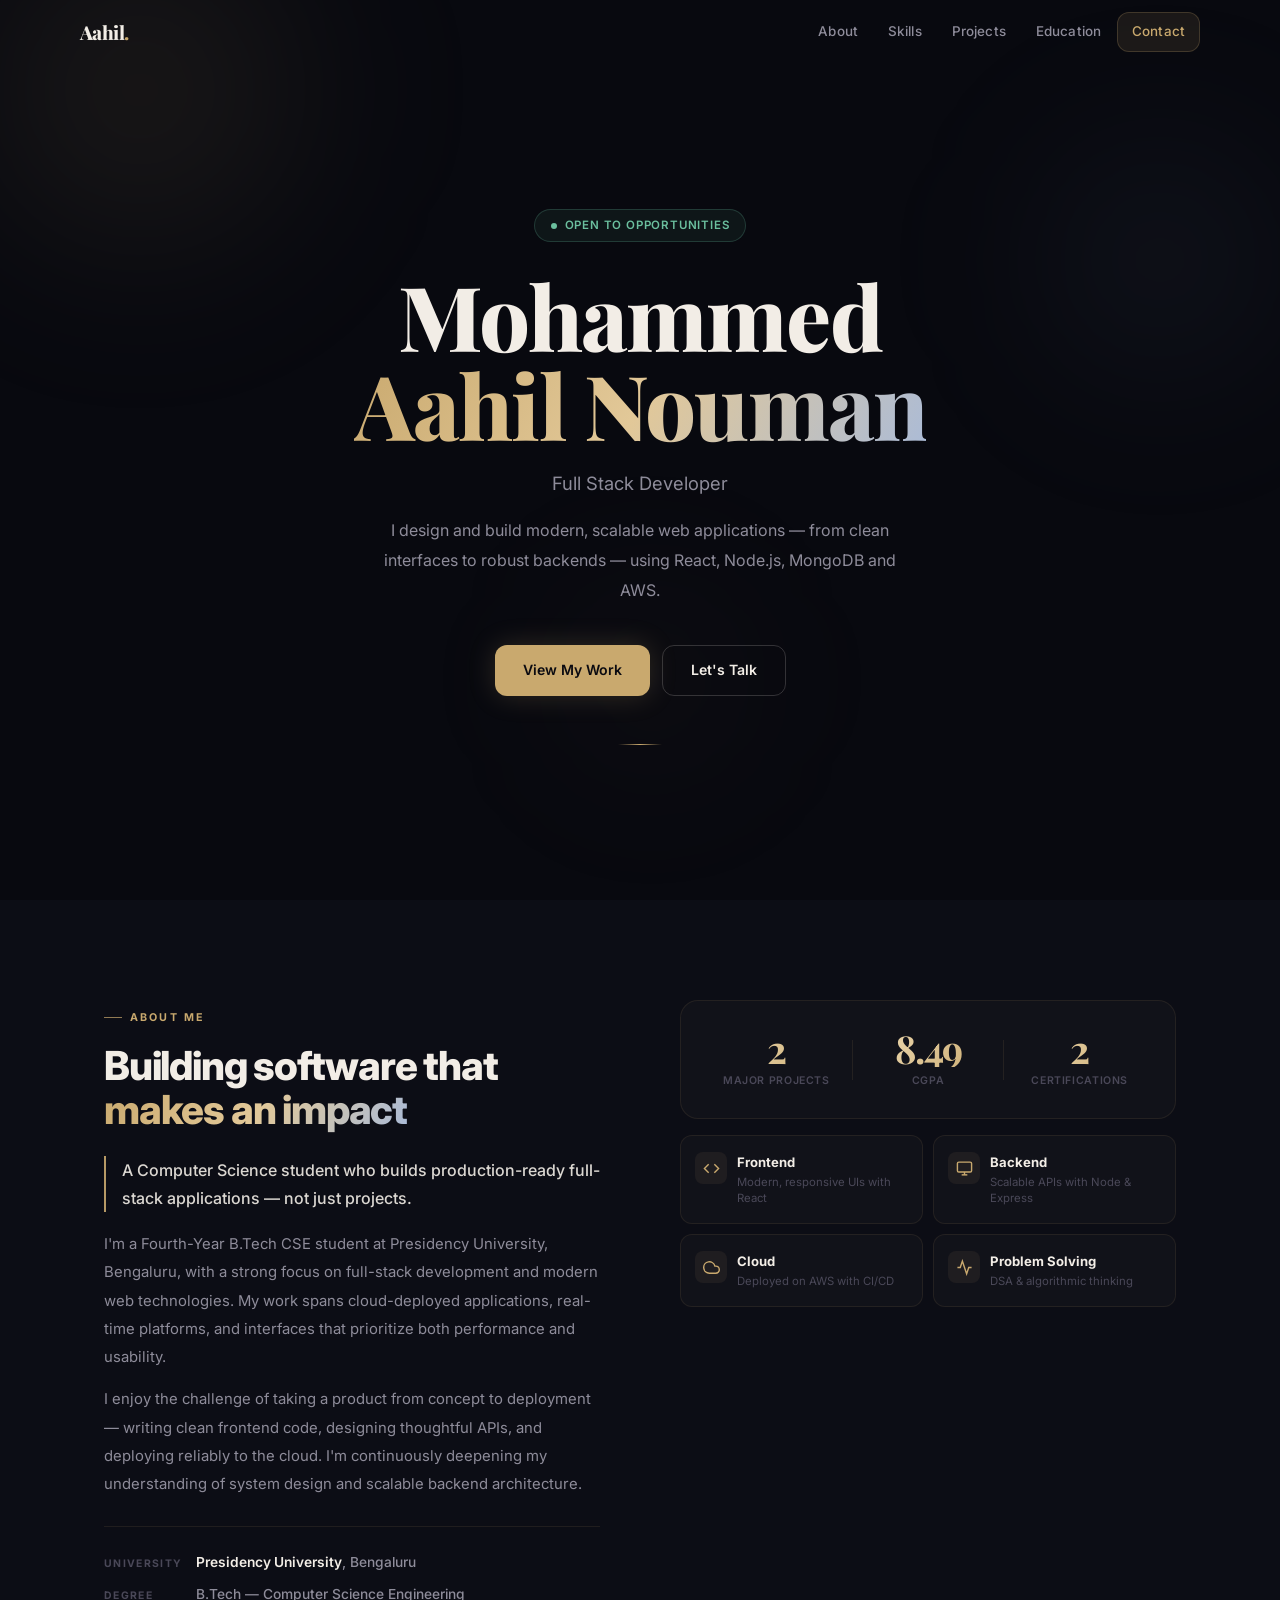
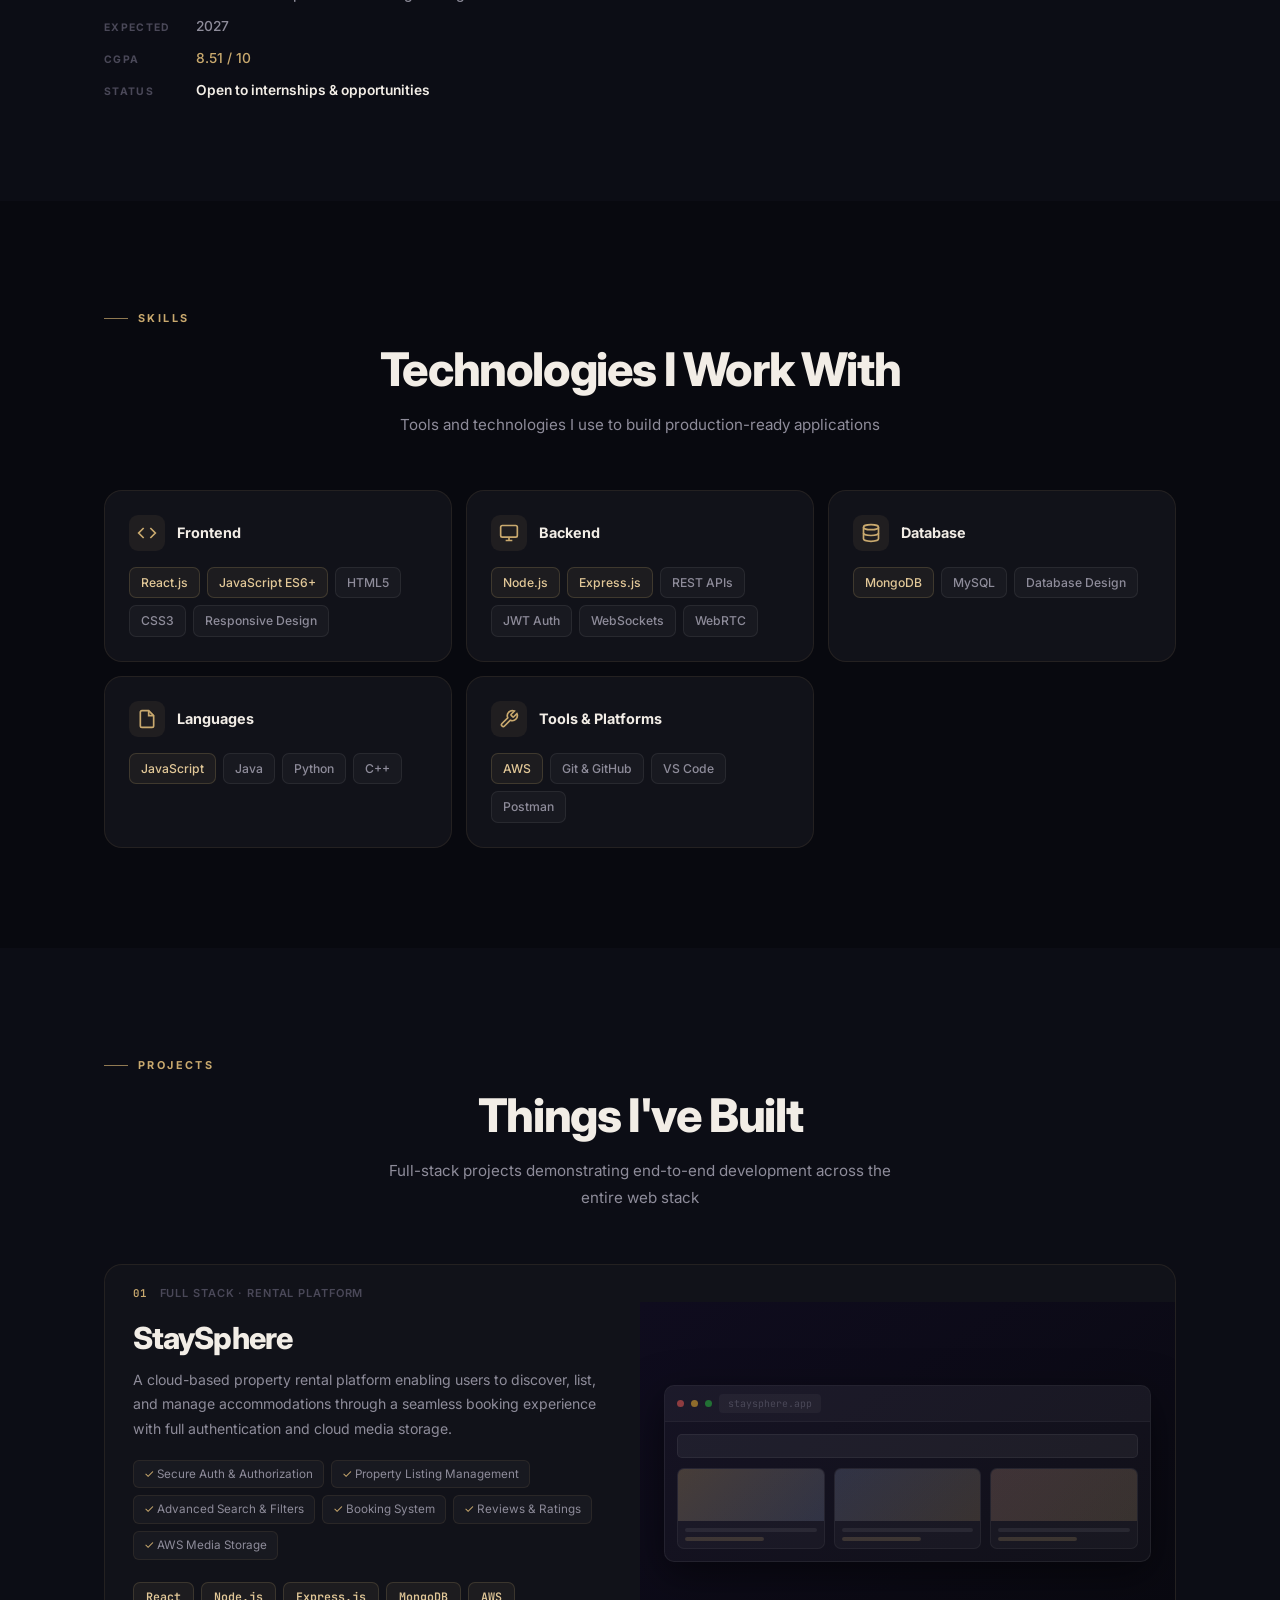
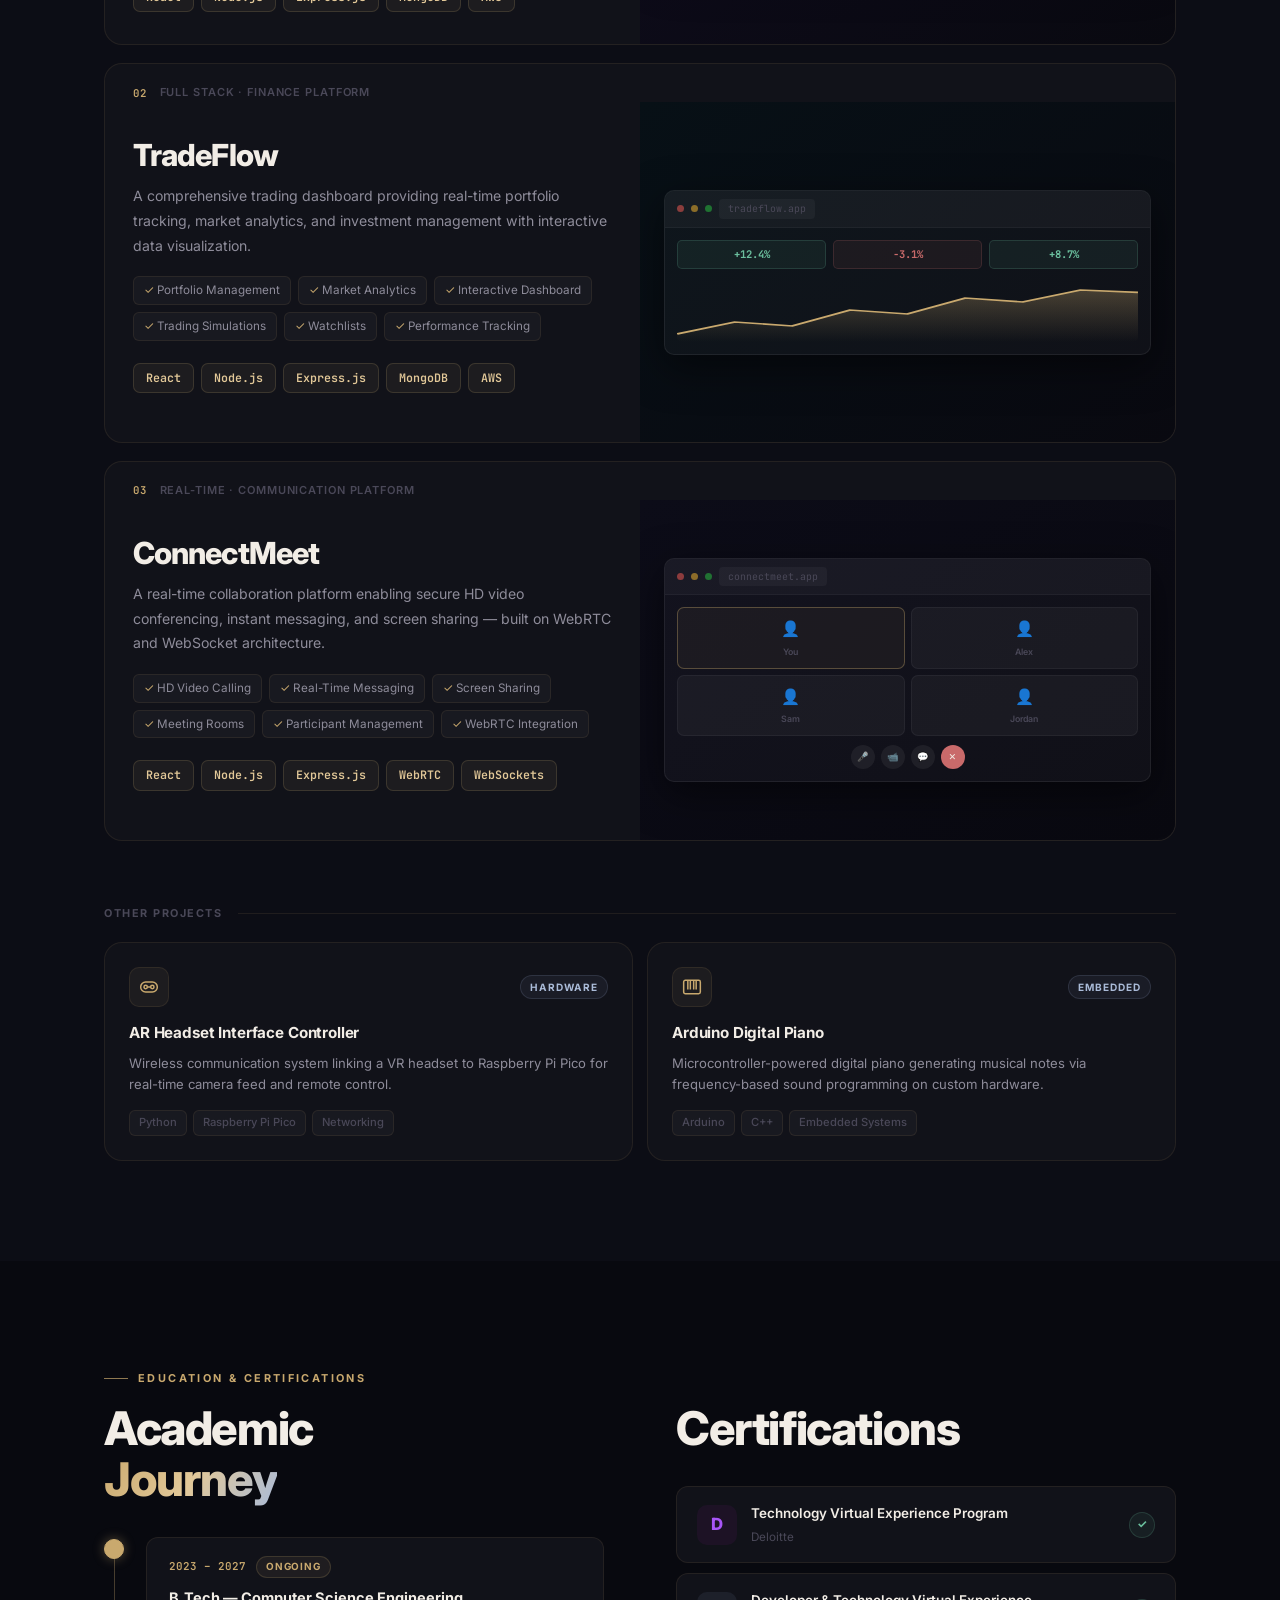
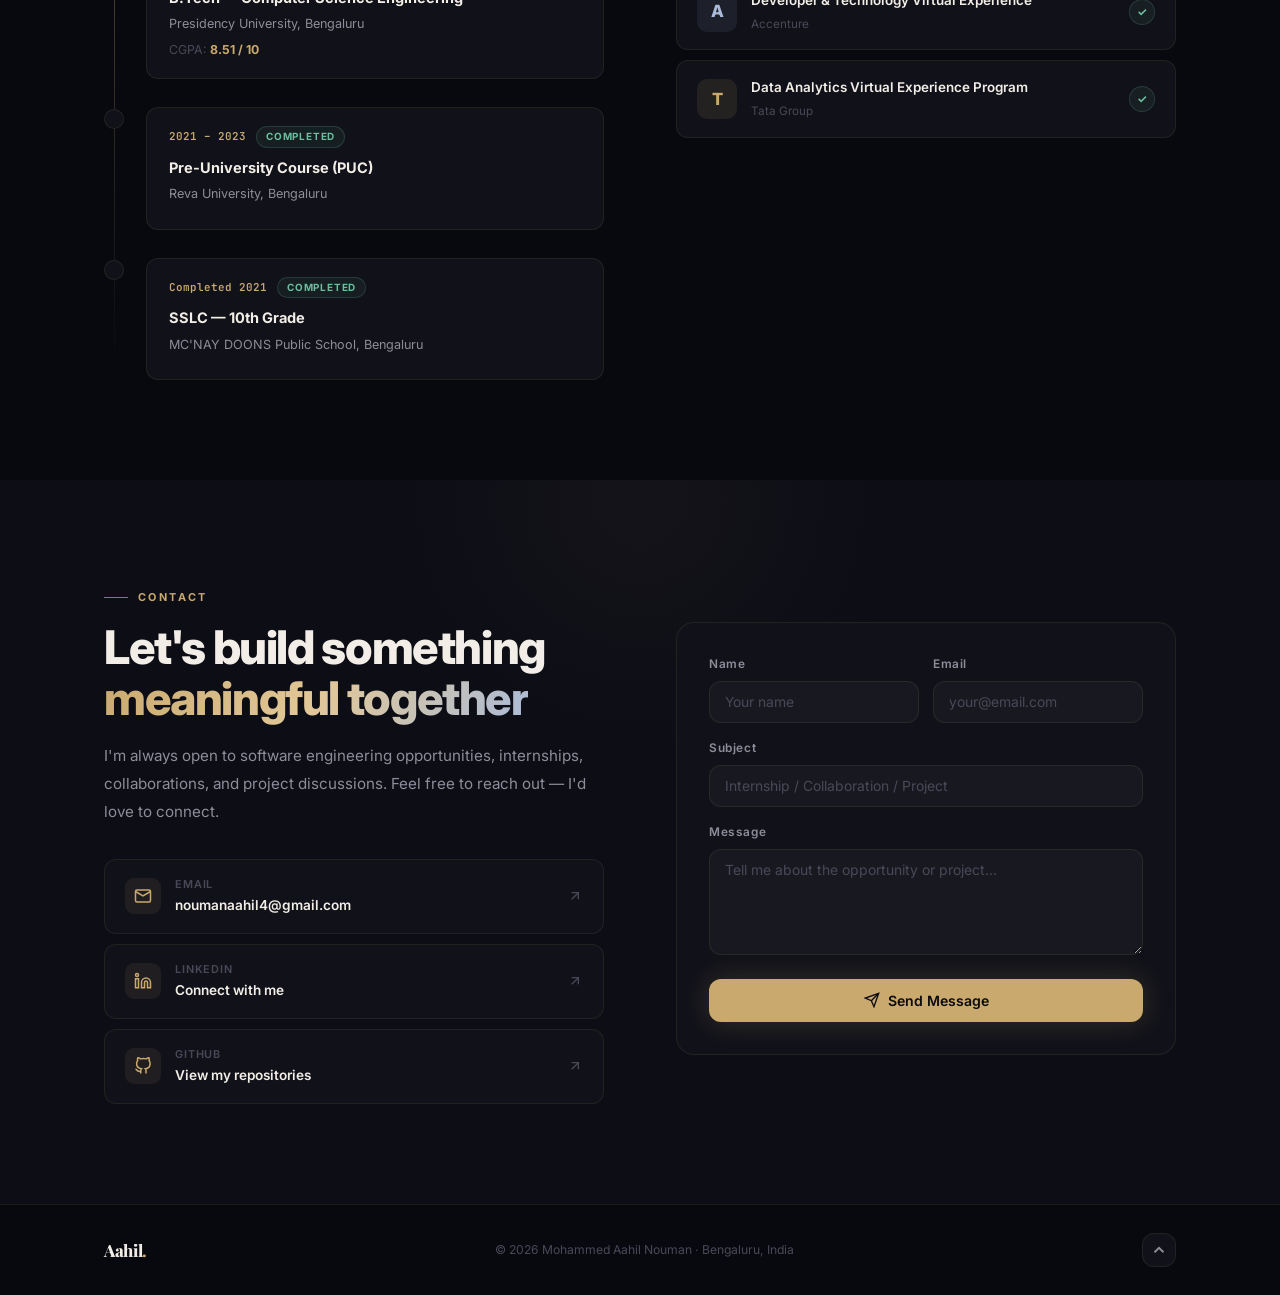
==== commit e4504a55: "Enhance mobile navigation with backdrop and accessibility support" ====
--- a/index.html
+++ b/index.html
@@ -14,24 +14,50 @@
 </head>
 <body>
 
-  <!-- NAV -->
+  <!-- ═══════════════════════════════════ DESKTOP NAV ══ -->
   <nav id="navbar" class="navbar">
     <div class="nav-inner">
-      <a href="#hero" class="nav-logo" id="nav-logo">Aahil<span class="logo-dot">.</span></a>
-      <ul class="nav-links" id="nav-links">
-        <li><a href="#about"     class="nav-link">About</a></li>
-        <li><a href="#skills"    class="nav-link">Skills</a></li>
-        <li><a href="#projects"  class="nav-link">Projects</a></li>
-        <li><a href="#education" class="nav-link">Education</a></li>
-        <li><a href="#contact"   class="nav-link nav-cta">Contact</a></li>
-      </ul>
-      <button class="hamburger" id="hamburger" aria-label="Toggle menu">
-        <span></span><span></span><span></span>
-      </button>
+
+      <a href="#hero" class="nav-logo" id="nav-logo">
+        Aahil<span class="logo-dot">.</span>
+      </a>
+
+      <div class="nav-links" id="nav-links">
+        <a href="#about" class="nav-link">About</a>
+        <a href="#skills" class="nav-link">Skills</a>
+        <a href="#projects" class="nav-link">Projects</a>
+        <a href="#education" class="nav-link">Education</a>
+        <a href="#contact" class="nav-link nav-cta">Contact</a>
+      </div>
+
     </div>
   </nav>
 
-  <!-- HERO -->
+  <!-- ═══════════════════════════════ MOBILE BOTTOM NAV ══ -->
+  <nav class="mob-nav" id="mob-nav" aria-label="Navigation">
+    <a href="#about"     class="mni" data-s="about"     id="mni-about">
+      <svg width="20" height="20" fill="none" stroke="currentColor" stroke-width="1.9" viewBox="0 0 24 24"><circle cx="12" cy="8" r="4"/><path d="M4 20c0-4 3.6-7 8-7s8 3 8 7"/></svg>
+      <span>About</span>
+    </a>
+    <a href="#skills"    class="mni" data-s="skills"    id="mni-skills">
+      <svg width="20" height="20" fill="none" stroke="currentColor" stroke-width="1.9" viewBox="0 0 24 24"><path d="M12 2L2 7l10 5 10-5-10-5z"/><path d="M2 17l10 5 10-5"/><path d="M2 12l10 5 10-5"/></svg>
+      <span>Skills</span>
+    </a>
+    <a href="#projects"  class="mni" data-s="projects"  id="mni-projects">
+      <svg width="20" height="20" fill="none" stroke="currentColor" stroke-width="1.9" viewBox="0 0 24 24"><rect x="3" y="3" width="7" height="7" rx="1.5"/><rect x="14" y="3" width="7" height="7" rx="1.5"/><rect x="3" y="14" width="7" height="7" rx="1.5"/><rect x="14" y="14" width="7" height="7" rx="1.5"/></svg>
+      <span>Projects</span>
+    </a>
+    <a href="#education" class="mni" data-s="education" id="mni-education">
+      <svg width="20" height="20" fill="none" stroke="currentColor" stroke-width="1.9" viewBox="0 0 24 24"><path d="M22 10v6M2 10l10-5 10 5-10 5-10-5z"/><path d="M6 12v5c3.6 2 8.4 2 12 0v-5"/></svg>
+      <span>Edu</span>
+    </a>
+    <a href="#contact"   class="mni" data-s="contact"   id="mni-contact">
+      <svg width="20" height="20" fill="none" stroke="currentColor" stroke-width="1.9" viewBox="0 0 24 24"><path d="M4 4h16c1.1 0 2 .9 2 2v12c0 1.1-.9 2-2 2H4c-1.1 0-2-.9-2-2V6c0-1.1.9-2 2-2z"/><polyline points="22,6 12,12 2,6"/></svg>
+      <span>Contact</span>
+    </a>
+  </nav>
+
+  <!-- ═════════════════════════════════════════ HERO ══ -->
   <section id="hero" class="hero">
     <div class="hero-bg">
       <div class="orb orb-1"></div>
@@ -44,8 +70,7 @@
         Open to Opportunities
       </div>
       <h1 class="hero-name">
-        Mohammed<br />
-        <span class="gradient-text">Aahil Nouman</span>
+        Mohammed<br /><span class="gradient-text">Aahil Nouman</span>
       </h1>
       <p class="hero-tagline">Full Stack Developer</p>
       <p class="hero-sub">
@@ -53,120 +78,65 @@
       </p>
       <div class="hero-cta">
         <a href="#projects" class="btn btn-primary" id="btn-projects">View My Work</a>
-        <a href="#contact"  class="btn btn-outline" id="btn-contact">Let's Talk</a>
+        <a href="#contact"  class="btn btn-outline"  id="btn-contact">Let's Talk</a>
       </div>
       <div class="hero-divider"></div>
     </div>
   </section>
 
-  <!-- ABOUT -->
+  <!-- ═══════════════════════════════════════ ABOUT ══ -->
   <section id="about" class="section about-section">
     <div class="container">
       <div class="about-grid">
 
-        <!-- LEFT: editorial bio -->
         <div class="about-left">
           <div class="about-intro-label">About Me</div>
-          <h2 class="about-headline">
-            Building software that<br /><span class="gradient-text">makes an impact</span>
-          </h2>
-          <p class="about-pull">
-            A Computer Science student who builds production-ready full-stack applications — not just projects.
-          </p>
-          <p class="about-body">
-            I'm a Fourth-Year B.Tech CSE student at Presidency University, Bengaluru, with a strong focus on full-stack development and modern web technologies. My work spans cloud-deployed applications, real-time platforms, and interfaces that prioritize both performance and usability.
-          </p>
-          <p class="about-body">
-            I enjoy the challenge of taking a product from concept to deployment — writing clean frontend code, designing thoughtful APIs, and deploying reliably to the cloud. I'm continuously deepening my understanding of system design and scalable backend architecture.
-          </p>
+          <h2 class="about-headline">Building software that<br /><span class="gradient-text">makes an impact</span></h2>
+          <p class="about-pull">A Computer Science student who builds production-ready full-stack applications — not just projects.</p>
+          <p class="about-body">I'm a Fourth-Year B.Tech CSE student at Presidency University, Bengaluru, with a strong focus on full-stack development and modern web technologies. My work spans cloud-deployed applications, real-time platforms, and interfaces that prioritize both performance and usability.</p>
+          <p class="about-body">I enjoy the challenge of taking a product from concept to deployment — writing clean frontend code, designing thoughtful APIs, and deploying reliably to the cloud. I'm continuously deepening my understanding of system design and scalable backend architecture.</p>
           <div class="about-meta">
-            <div class="about-meta-row">
-              <span class="meta-label">University</span>
-              <span class="meta-value"><strong>Presidency University</strong>, Bengaluru</span>
-            </div>
-            <div class="about-meta-row">
-              <span class="meta-label">Degree</span>
-              <span class="meta-value">B.Tech — Computer Science Engineering</span>
-            </div>
-            <div class="about-meta-row">
-              <span class="meta-label">Expected</span>
-              <span class="meta-value">2027</span>
-            </div>
-            <div class="about-meta-row">
-              <span class="meta-label">CGPA</span>
-              <span class="meta-value"><span class="gold">8.51 / 10</span></span>
-            </div>
-            <div class="about-meta-row">
-              <span class="meta-label">Status</span>
-              <span class="meta-value"><strong>Open to internships &amp; opportunities</strong></span>
-            </div>
-          </div>
-        </div>
-
-        <!-- RIGHT: stats + strengths -->
+            <div class="about-meta-row"><span class="meta-label">University</span><span class="meta-value"><strong>Presidency University</strong>, Bengaluru</span></div>
+            <div class="about-meta-row"><span class="meta-label">Degree</span><span class="meta-value">B.Tech — Computer Science Engineering</span></div>
+            <div class="about-meta-row"><span class="meta-label">Expected</span><span class="meta-value">2027</span></div>
+            <div class="about-meta-row"><span class="meta-label">CGPA</span><span class="meta-value"><span class="gold">8.51 / 10</span></span></div>
+            <div class="about-meta-row"><span class="meta-label">Status</span><span class="meta-value"><strong>Open to internships &amp; opportunities</strong></span></div>
+          </div>
+        </div>
+
         <div class="about-right">
           <div class="about-stats-card">
-            <div class="astat">
-              <div class="astat-num" data-target="3">0</div>
-              <div class="astat-lbl">Major Projects</div>
-            </div>
+            <div class="astat"><div class="astat-num" data-target="3">0</div><div class="astat-lbl">Major Projects</div></div>
             <div class="astat-sep"></div>
-            <div class="astat">
-              <div class="astat-num" data-target="8.51" data-decimal="true">0</div>
-              <div class="astat-lbl">CGPA</div>
-            </div>
+            <div class="astat"><div class="astat-num" data-target="8.51" data-decimal="true">0</div><div class="astat-lbl">CGPA</div></div>
             <div class="astat-sep"></div>
-            <div class="astat">
-              <div class="astat-num" data-target="3">0</div>
-              <div class="astat-lbl">Certifications</div>
-            </div>
-          </div>
-
+            <div class="astat"><div class="astat-num" data-target="3">0</div><div class="astat-lbl">Certifications</div></div>
+          </div>
           <div class="about-pillars">
             <div class="pillar-item">
-              <div class="pillar-icon">
-                <svg width="17" height="17" fill="none" stroke="currentColor" stroke-width="2" viewBox="0 0 24 24"><polyline points="16,18 22,12 16,6"/><polyline points="8,6 2,12 8,18"/></svg>
-              </div>
-              <div>
-                <div class="pillar-title">Frontend</div>
-                <div class="pillar-desc">Modern, responsive UIs with React</div>
-              </div>
+              <div class="pillar-icon"><svg width="17" height="17" fill="none" stroke="currentColor" stroke-width="2" viewBox="0 0 24 24"><polyline points="16,18 22,12 16,6"/><polyline points="8,6 2,12 8,18"/></svg></div>
+              <div><div class="pillar-title">Frontend</div><div class="pillar-desc">Modern, responsive UIs with React</div></div>
             </div>
             <div class="pillar-item">
-              <div class="pillar-icon">
-                <svg width="17" height="17" fill="none" stroke="currentColor" stroke-width="2" viewBox="0 0 24 24"><rect x="2" y="3" width="20" height="14" rx="2"/><line x1="8" y1="21" x2="16" y2="21"/><line x1="12" y1="17" x2="12" y2="21"/></svg>
-              </div>
-              <div>
-                <div class="pillar-title">Backend</div>
-                <div class="pillar-desc">Scalable APIs with Node &amp; Express</div>
-              </div>
+              <div class="pillar-icon"><svg width="17" height="17" fill="none" stroke="currentColor" stroke-width="2" viewBox="0 0 24 24"><rect x="2" y="3" width="20" height="14" rx="2"/><line x1="8" y1="21" x2="16" y2="21"/><line x1="12" y1="17" x2="12" y2="21"/></svg></div>
+              <div><div class="pillar-title">Backend</div><div class="pillar-desc">Scalable APIs with Node &amp; Express</div></div>
             </div>
             <div class="pillar-item">
-              <div class="pillar-icon">
-                <svg width="17" height="17" fill="none" stroke="currentColor" stroke-width="2" viewBox="0 0 24 24"><path d="M18 10h-1.26A8 8 0 1 0 9 20h9a5 5 0 0 0 0-10z"/></svg>
-              </div>
-              <div>
-                <div class="pillar-title">Cloud</div>
-                <div class="pillar-desc">Deployed on AWS with CI/CD</div>
-              </div>
+              <div class="pillar-icon"><svg width="17" height="17" fill="none" stroke="currentColor" stroke-width="2" viewBox="0 0 24 24"><path d="M18 10h-1.26A8 8 0 1 0 9 20h9a5 5 0 0 0 0-10z"/></svg></div>
+              <div><div class="pillar-title">Cloud</div><div class="pillar-desc">Deployed on AWS with CI/CD</div></div>
             </div>
             <div class="pillar-item">
-              <div class="pillar-icon">
-                <svg width="17" height="17" fill="none" stroke="currentColor" stroke-width="2" viewBox="0 0 24 24"><polyline points="22,12 18,12 15,21 9,3 6,12 2,12"/></svg>
-              </div>
-              <div>
-                <div class="pillar-title">Problem Solving</div>
-                <div class="pillar-desc">DSA &amp; algorithmic thinking</div>
-              </div>
-            </div>
-          </div>
-        </div>
-
-      </div>
-    </div>
-  </section>
-
-  <!-- SKILLS -->
+              <div class="pillar-icon"><svg width="17" height="17" fill="none" stroke="currentColor" stroke-width="2" viewBox="0 0 24 24"><polyline points="22,12 18,12 15,21 9,3 6,12 2,12"/></svg></div>
+              <div><div class="pillar-title">Problem Solving</div><div class="pillar-desc">DSA &amp; algorithmic thinking</div></div>
+            </div>
+          </div>
+        </div>
+
+      </div>
+    </div>
+  </section>
+
+  <!-- ═══════════════════════════════════════ SKILLS ══ -->
   <section id="skills" class="section skills-section">
     <div class="container">
       <div class="section-eyebrow">Skills</div>
@@ -175,87 +145,35 @@
       <div class="skills-grid">
 
         <div class="skill-cat" id="sk-frontend">
-          <div class="sk-header">
-            <div class="sk-icon">
-              <svg width="20" height="20" fill="none" stroke="currentColor" stroke-width="2" viewBox="0 0 24 24"><polyline points="16,18 22,12 16,6"/><polyline points="8,6 2,12 8,18"/></svg>
-            </div>
-            <h3>Frontend</h3>
-          </div>
-          <div class="sk-tags">
-            <span class="sk-tag primary">React.js</span>
-            <span class="sk-tag primary">JavaScript ES6+</span>
-            <span class="sk-tag">HTML5</span>
-            <span class="sk-tag">CSS3</span>
-            <span class="sk-tag">Responsive Design</span>
-          </div>
+          <div class="sk-header"><div class="sk-icon"><svg width="20" height="20" fill="none" stroke="currentColor" stroke-width="2" viewBox="0 0 24 24"><polyline points="16,18 22,12 16,6"/><polyline points="8,6 2,12 8,18"/></svg></div><h3>Frontend</h3></div>
+          <div class="sk-tags"><span class="sk-tag primary">React.js</span><span class="sk-tag primary">JavaScript ES6+</span><span class="sk-tag">HTML5</span><span class="sk-tag">CSS3</span><span class="sk-tag">Responsive Design</span></div>
         </div>
 
         <div class="skill-cat" id="sk-backend">
-          <div class="sk-header">
-            <div class="sk-icon">
-              <svg width="20" height="20" fill="none" stroke="currentColor" stroke-width="2" viewBox="0 0 24 24"><rect x="2" y="3" width="20" height="14" rx="2"/><line x1="8" y1="21" x2="16" y2="21"/><line x1="12" y1="17" x2="12" y2="21"/></svg>
-            </div>
-            <h3>Backend</h3>
-          </div>
-          <div class="sk-tags">
-            <span class="sk-tag primary">Node.js</span>
-            <span class="sk-tag primary">Express.js</span>
-            <span class="sk-tag">REST APIs</span>
-            <span class="sk-tag">JWT Auth</span>
-            <span class="sk-tag">WebSockets</span>
-            <span class="sk-tag">WebRTC</span>
-          </div>
+          <div class="sk-header"><div class="sk-icon"><svg width="20" height="20" fill="none" stroke="currentColor" stroke-width="2" viewBox="0 0 24 24"><rect x="2" y="3" width="20" height="14" rx="2"/><line x1="8" y1="21" x2="16" y2="21"/><line x1="12" y1="17" x2="12" y2="21"/></svg></div><h3>Backend</h3></div>
+          <div class="sk-tags"><span class="sk-tag primary">Node.js</span><span class="sk-tag primary">Express.js</span><span class="sk-tag">REST APIs</span><span class="sk-tag">JWT Auth</span><span class="sk-tag">WebSockets</span><span class="sk-tag">WebRTC</span></div>
         </div>
 
         <div class="skill-cat" id="sk-db">
-          <div class="sk-header">
-            <div class="sk-icon">
-              <svg width="20" height="20" fill="none" stroke="currentColor" stroke-width="2" viewBox="0 0 24 24"><ellipse cx="12" cy="5" rx="9" ry="3"/><path d="M21 12c0 1.66-4 3-9 3s-9-1.34-9-3"/><path d="M3 5v14c0 1.66 4 3 9 3s9-1.34 9-3V5"/></svg>
-            </div>
-            <h3>Database</h3>
-          </div>
-          <div class="sk-tags">
-            <span class="sk-tag primary">MongoDB</span>
-            <span class="sk-tag">MySQL</span>
-            <span class="sk-tag">Database Design</span>
-          </div>
+          <div class="sk-header"><div class="sk-icon"><svg width="20" height="20" fill="none" stroke="currentColor" stroke-width="2" viewBox="0 0 24 24"><ellipse cx="12" cy="5" rx="9" ry="3"/><path d="M21 12c0 1.66-4 3-9 3s-9-1.34-9-3"/><path d="M3 5v14c0 1.66 4 3 9 3s9-1.34 9-3V5"/></svg></div><h3>Database</h3></div>
+          <div class="sk-tags"><span class="sk-tag primary">MongoDB</span><span class="sk-tag">MySQL</span><span class="sk-tag">Database Design</span></div>
         </div>
 
         <div class="skill-cat" id="sk-lang">
-          <div class="sk-header">
-            <div class="sk-icon">
-              <svg width="20" height="20" fill="none" stroke="currentColor" stroke-width="2" viewBox="0 0 24 24"><path d="M14 2H6a2 2 0 0 0-2 2v16a2 2 0 0 0 2 2h12a2 2 0 0 0 2-2V8z"/><polyline points="14,2 14,8 20,8"/></svg>
-            </div>
-            <h3>Languages</h3>
-          </div>
-          <div class="sk-tags">
-            <span class="sk-tag primary">JavaScript</span>
-            <span class="sk-tag">Java</span>
-            <span class="sk-tag">Python</span>
-            <span class="sk-tag">C++</span>
-          </div>
+          <div class="sk-header"><div class="sk-icon"><svg width="20" height="20" fill="none" stroke="currentColor" stroke-width="2" viewBox="0 0 24 24"><path d="M14 2H6a2 2 0 0 0-2 2v16a2 2 0 0 0 2 2h12a2 2 0 0 0 2-2V8z"/><polyline points="14,2 14,8 20,8"/></svg></div><h3>Languages</h3></div>
+          <div class="sk-tags"><span class="sk-tag primary">JavaScript</span><span class="sk-tag">Java</span><span class="sk-tag">Python</span><span class="sk-tag">C++</span></div>
         </div>
 
         <div class="skill-cat" id="sk-tools">
-          <div class="sk-header">
-            <div class="sk-icon">
-              <svg width="20" height="20" fill="none" stroke="currentColor" stroke-width="2" viewBox="0 0 24 24"><path d="M14.7 6.3a1 1 0 0 0 0 1.4l1.6 1.6a1 1 0 0 0 1.4 0l3.77-3.77a6 6 0 0 1-7.94 7.94l-6.91 6.91a2.12 2.12 0 0 1-3-3l6.91-6.91a6 6 0 0 1 7.94-7.94l-3.76 3.76z"/></svg>
-            </div>
-            <h3>Tools &amp; Platforms</h3>
-          </div>
-          <div class="sk-tags">
-            <span class="sk-tag primary">AWS</span>
-            <span class="sk-tag">Git &amp; GitHub</span>
-            <span class="sk-tag">VS Code</span>
-            <span class="sk-tag">Postman</span>
-          </div>
-        </div>
-
-      </div>
-    </div>
-  </section>
-
-  <!-- PROJECTS -->
+          <div class="sk-header"><div class="sk-icon"><svg width="20" height="20" fill="none" stroke="currentColor" stroke-width="2" viewBox="0 0 24 24"><path d="M14.7 6.3a1 1 0 0 0 0 1.4l1.6 1.6a1 1 0 0 0 1.4 0l3.77-3.77a6 6 0 0 1-7.94 7.94l-6.91 6.91a2.12 2.12 0 0 1-3-3l6.91-6.91a6 6 0 0 1 7.94-7.94l-3.76 3.76z"/></svg></div><h3>Tools &amp; Platforms</h3></div>
+          <div class="sk-tags"><span class="sk-tag primary">AWS</span><span class="sk-tag">Git &amp; GitHub</span><span class="sk-tag">VS Code</span><span class="sk-tag">Postman</span></div>
+        </div>
+
+      </div>
+    </div>
+  </section>
+
+  <!-- ═══════════════════════════════════════ PROJECTS ══ -->
   <section id="projects" class="section projects-section">
     <div class="container">
       <div class="section-eyebrow">Projects</div>
@@ -264,32 +182,17 @@
       <div class="projects-list">
 
         <div class="project-card" id="proj-staysphere">
-          <div class="proj-meta">
-            <span class="proj-num">01</span>
-            <span class="proj-type">Full Stack · Rental Platform</span>
-          </div>
+          <div class="proj-meta"><span class="proj-num">01</span><span class="proj-type">Full Stack · Rental Platform</span></div>
           <div class="proj-body">
             <div class="proj-left">
               <h3 class="proj-name">StaySphere</h3>
               <p class="proj-desc">A cloud-based property rental platform enabling users to discover, list, and manage accommodations through a seamless booking experience with full authentication and cloud media storage.</p>
-              <div class="proj-features">
-                <span>Secure Auth &amp; Authorization</span>
-                <span>Property Listing Management</span>
-                <span>Advanced Search &amp; Filters</span>
-                <span>Booking System</span>
-                <span>Reviews &amp; Ratings</span>
-                <span>AWS Media Storage</span>
-              </div>
-              <div class="proj-tech">
-                <span>React</span><span>Node.js</span><span>Express.js</span><span>MongoDB</span><span>AWS</span>
-              </div>
+              <div class="proj-features"><span>Secure Auth &amp; Authorization</span><span>Property Listing Management</span><span>Advanced Search &amp; Filters</span><span>Booking System</span><span>Reviews &amp; Ratings</span><span>AWS Media Storage</span></div>
+              <div class="proj-tech"><span>React</span><span>Node.js</span><span>Express.js</span><span>MongoDB</span><span>AWS</span></div>
             </div>
             <div class="proj-visual staysphere-vis">
               <div class="vis-browser">
-                <div class="vis-bar">
-                  <span class="vb-d r"></span><span class="vb-d y"></span><span class="vb-d g"></span>
-                  <span class="vb-url">staysphere.app</span>
-                </div>
+                <div class="vis-bar"><span class="vb-d r"></span><span class="vb-d y"></span><span class="vb-d g"></span><span class="vb-url">staysphere.app</span></div>
                 <div class="vis-content">
                   <div class="vis-search-bar"></div>
                   <div class="vis-cards">
@@ -304,46 +207,22 @@
         </div>
 
         <div class="project-card" id="proj-tradeflow">
-          <div class="proj-meta">
-            <span class="proj-num">02</span>
-            <span class="proj-type">Full Stack · Finance Platform</span>
-          </div>
+          <div class="proj-meta"><span class="proj-num">02</span><span class="proj-type">Full Stack · Finance Platform</span></div>
           <div class="proj-body">
             <div class="proj-left">
               <h3 class="proj-name">TradeFlow</h3>
               <p class="proj-desc">A comprehensive trading dashboard providing real-time portfolio tracking, market analytics, and investment management with interactive data visualization.</p>
-              <div class="proj-features">
-                <span>Portfolio Management</span>
-                <span>Market Analytics</span>
-                <span>Interactive Dashboard</span>
-                <span>Trading Simulations</span>
-                <span>Watchlists</span>
-                <span>Performance Tracking</span>
-              </div>
-              <div class="proj-tech">
-                <span>React</span><span>Node.js</span><span>Express.js</span><span>MongoDB</span><span>AWS</span>
-              </div>
+              <div class="proj-features"><span>Portfolio Management</span><span>Market Analytics</span><span>Interactive Dashboard</span><span>Trading Simulations</span><span>Watchlists</span><span>Performance Tracking</span></div>
+              <div class="proj-tech"><span>React</span><span>Node.js</span><span>Express.js</span><span>MongoDB</span><span>AWS</span></div>
             </div>
             <div class="proj-visual tradeflow-vis">
               <div class="vis-browser">
-                <div class="vis-bar">
-                  <span class="vb-d r"></span><span class="vb-d y"></span><span class="vb-d g"></span>
-                  <span class="vb-url">tradeflow.app</span>
-                </div>
+                <div class="vis-bar"><span class="vb-d r"></span><span class="vb-d y"></span><span class="vb-d g"></span><span class="vb-url">tradeflow.app</span></div>
                 <div class="vis-content">
-                  <div class="dash-row-top">
-                    <div class="dash-stat-card up">+12.4%</div>
-                    <div class="dash-stat-card dn">-3.1%</div>
-                    <div class="dash-stat-card up">+8.7%</div>
-                  </div>
+                  <div class="dash-row-top"><div class="dash-stat-card up">+12.4%</div><div class="dash-stat-card dn">-3.1%</div><div class="dash-stat-card up">+8.7%</div></div>
                   <div class="dash-chart-area">
                     <svg viewBox="0 0 240 80" preserveAspectRatio="none">
-                      <defs>
-                        <linearGradient id="cg" x1="0" y1="0" x2="0" y2="1">
-                          <stop offset="0%" stop-color="rgba(201,169,110,0.3)"/>
-                          <stop offset="100%" stop-color="rgba(201,169,110,0)"/>
-                        </linearGradient>
-                      </defs>
+                      <defs><linearGradient id="cg" x1="0" y1="0" x2="0" y2="1"><stop offset="0%" stop-color="rgba(201,169,110,0.3)"/><stop offset="100%" stop-color="rgba(201,169,110,0)"/></linearGradient></defs>
                       <polygon fill="url(#cg)" points="0,70 30,55 60,60 90,40 120,45 150,25 180,30 210,15 240,18 240,80 0,80"/>
                       <polyline fill="none" stroke="#c9a96e" stroke-width="2" points="0,70 30,55 60,60 90,40 120,45 150,25 180,30 210,15 240,18"/>
                     </svg>
@@ -355,32 +234,17 @@
         </div>
 
         <div class="project-card" id="proj-connectmeet">
-          <div class="proj-meta">
-            <span class="proj-num">03</span>
-            <span class="proj-type">Real-Time · Communication Platform</span>
-          </div>
+          <div class="proj-meta"><span class="proj-num">03</span><span class="proj-type">Real-Time · Communication Platform</span></div>
           <div class="proj-body">
             <div class="proj-left">
               <h3 class="proj-name">ConnectMeet</h3>
               <p class="proj-desc">A real-time collaboration platform enabling secure HD video conferencing, instant messaging, and screen sharing — built on WebRTC and WebSocket architecture.</p>
-              <div class="proj-features">
-                <span>HD Video Calling</span>
-                <span>Real-Time Messaging</span>
-                <span>Screen Sharing</span>
-                <span>Meeting Rooms</span>
-                <span>Participant Management</span>
-                <span>WebRTC Integration</span>
-              </div>
-              <div class="proj-tech">
-                <span>React</span><span>Node.js</span><span>Express.js</span><span>WebRTC</span><span>WebSockets</span>
-              </div>
+              <div class="proj-features"><span>HD Video Calling</span><span>Real-Time Messaging</span><span>Screen Sharing</span><span>Meeting Rooms</span><span>Participant Management</span><span>WebRTC Integration</span></div>
+              <div class="proj-tech"><span>React</span><span>Node.js</span><span>Express.js</span><span>WebRTC</span><span>WebSockets</span></div>
             </div>
             <div class="proj-visual connectmeet-vis">
               <div class="vis-browser">
-                <div class="vis-bar">
-                  <span class="vb-d r"></span><span class="vb-d y"></span><span class="vb-d g"></span>
-                  <span class="vb-url">connectmeet.app</span>
-                </div>
+                <div class="vis-bar"><span class="vb-d r"></span><span class="vb-d y"></span><span class="vb-d g"></span><span class="vb-url">connectmeet.app</span></div>
                 <div class="vis-content">
                   <div class="vid-grid">
                     <div class="vid-tile active"><span>👤</span><div class="vid-lbl">You</div></div>
@@ -388,12 +252,7 @@
                     <div class="vid-tile"><span>👤</span><div class="vid-lbl">Sam</div></div>
                     <div class="vid-tile"><span>👤</span><div class="vid-lbl">Jordan</div></div>
                   </div>
-                  <div class="vid-controls">
-                    <div class="vc-btn">🎤</div>
-                    <div class="vc-btn">📹</div>
-                    <div class="vc-btn">💬</div>
-                    <div class="vc-btn end">✕</div>
-                  </div>
+                  <div class="vid-controls"><div class="vc-btn">🎤</div><div class="vc-btn">📹</div><div class="vc-btn">💬</div><div class="vc-btn end">✕</div></div>
                 </div>
               </div>
             </div>
@@ -404,44 +263,27 @@
 
       <!-- Minor Projects -->
       <div class="minor-projects-wrap">
-        <div class="minor-header">
-          <span>Other Projects</span>
-          <div class="minor-line"></div>
-        </div>
+        <div class="minor-header"><span>Other Projects</span><div class="minor-line"></div></div>
         <div class="minor-grid">
           <div class="minor-card" id="proj-ar">
-            <div class="minor-card-top">
-              <div class="minor-icon">
-                <svg width="20" height="20" fill="none" stroke="currentColor" stroke-width="1.8" viewBox="0 0 24 24"><rect x="2" y="6" width="20" height="12" rx="6"/><circle cx="8" cy="12" r="2"/><circle cx="16" cy="12" r="2"/><line x1="10" y1="12" x2="14" y2="12"/></svg>
-              </div>
-              <div class="minor-badge">Hardware</div>
-            </div>
+            <div class="minor-card-top"><div class="minor-icon"><svg width="20" height="20" fill="none" stroke="currentColor" stroke-width="1.8" viewBox="0 0 24 24"><rect x="2" y="6" width="20" height="12" rx="6"/><circle cx="8" cy="12" r="2"/><circle cx="16" cy="12" r="2"/><line x1="10" y1="12" x2="14" y2="12"/></svg></div><div class="minor-badge">Hardware</div></div>
             <h4>AR Headset Interface Controller</h4>
             <p>Wireless communication system linking a VR headset to Raspberry Pi Pico for real-time camera feed and remote control.</p>
-            <div class="minor-tags">
-              <span>Python</span><span>Raspberry Pi Pico</span><span>Networking</span>
-            </div>
+            <div class="minor-tags"><span>Python</span><span>Raspberry Pi Pico</span><span>Networking</span></div>
           </div>
           <div class="minor-card" id="proj-piano">
-            <div class="minor-card-top">
-              <div class="minor-icon">
-                <svg width="20" height="20" fill="none" stroke="currentColor" stroke-width="1.8" viewBox="0 0 24 24"><rect x="2" y="4" width="20" height="16" rx="2"/><line x1="7" y1="4" x2="7" y2="15"/><line x1="10" y1="4" x2="10" y2="15"/><line x1="14" y1="4" x2="14" y2="15"/><line x1="17" y1="4" x2="17" y2="15"/></svg>
-              </div>
-              <div class="minor-badge">Embedded</div>
-            </div>
+            <div class="minor-card-top"><div class="minor-icon"><svg width="20" height="20" fill="none" stroke="currentColor" stroke-width="1.8" viewBox="0 0 24 24"><rect x="2" y="4" width="20" height="16" rx="2"/><line x1="7" y1="4" x2="7" y2="15"/><line x1="10" y1="4" x2="10" y2="15"/><line x1="14" y1="4" x2="14" y2="15"/><line x1="17" y1="4" x2="17" y2="15"/></svg></div><div class="minor-badge">Embedded</div></div>
             <h4>Arduino Digital Piano</h4>
             <p>Microcontroller-powered digital piano generating musical notes via frequency-based sound programming on custom hardware.</p>
-            <div class="minor-tags">
-              <span>Arduino</span><span>C++</span><span>Embedded Systems</span>
-            </div>
-          </div>
-        </div>
-      </div>
-
-    </div>
-  </section>
-
-  <!-- EDUCATION -->
+            <div class="minor-tags"><span>Arduino</span><span>C++</span><span>Embedded Systems</span></div>
+          </div>
+        </div>
+      </div>
+
+    </div>
+  </section>
+
+  <!-- ═══════════════════════════════════════ EDUCATION ══ -->
   <section id="education" class="section education-section">
     <div class="container">
       <div class="section-eyebrow">Education &amp; Certifications</div>
@@ -450,44 +292,31 @@
         <div class="edu-col">
           <h2 class="section-heading">Academic<br /><span class="gradient-text">Journey</span></h2>
           <div class="timeline">
-
             <div class="timeline-item" id="edu-btech">
               <div class="tl-dot active"></div>
               <div class="tl-card">
-                <div class="tl-top">
-                  <span class="tl-year">2023 – 2027</span>
-                  <span class="tl-status">Ongoing</span>
-                </div>
+                <div class="tl-top"><span class="tl-year">2023 – 2027</span><span class="tl-status">Ongoing</span></div>
                 <div class="tl-degree">B.Tech — Computer Science Engineering</div>
                 <div class="tl-school">Presidency University, Bengaluru</div>
                 <div class="tl-score">CGPA: <strong>8.51 / 10</strong></div>
               </div>
             </div>
-
             <div class="timeline-item" id="edu-puc">
               <div class="tl-dot"></div>
               <div class="tl-card">
-                <div class="tl-top">
-                  <span class="tl-year">2021 – 2023</span>
-                  <span class="tl-status done">Completed</span>
-                </div>
+                <div class="tl-top"><span class="tl-year">2021 – 2023</span><span class="tl-status done">Completed</span></div>
                 <div class="tl-degree">Pre-University Course (PUC)</div>
                 <div class="tl-school">Reva University, Bengaluru</div>
               </div>
             </div>
-
             <div class="timeline-item" id="edu-school">
               <div class="tl-dot"></div>
               <div class="tl-card">
-                <div class="tl-top">
-                  <span class="tl-year">Completed 2021</span>
-                  <span class="tl-status done">Completed</span>
-                </div>
+                <div class="tl-top"><span class="tl-year">Completed 2021</span><span class="tl-status done">Completed</span></div>
                 <div class="tl-degree">SSLC — 10th Grade</div>
                 <div class="tl-school">MC'NAY DOONS Public School, Bengaluru</div>
               </div>
             </div>
-
           </div>
         </div>
 
@@ -496,26 +325,17 @@
           <div class="cert-list">
             <div class="cert-item" id="cert-deloitte">
               <div class="cert-logo" style="background:rgba(134,25,143,0.10);color:#a855f7;">D</div>
-              <div class="cert-detail">
-                <div class="cert-name">Technology Virtual Experience Program</div>
-                <div class="cert-issuer">Deloitte</div>
-              </div>
+              <div class="cert-detail"><div class="cert-name">Technology Virtual Experience Program</div><div class="cert-issuer">Deloitte</div></div>
               <div class="cert-tick">✓</div>
             </div>
             <div class="cert-item" id="cert-accenture">
               <div class="cert-logo" style="background:rgba(139,157,195,0.10);color:#aabbd8;">A</div>
-              <div class="cert-detail">
-                <div class="cert-name">Developer &amp; Technology Virtual Experience</div>
-                <div class="cert-issuer">Accenture</div>
-              </div>
+              <div class="cert-detail"><div class="cert-name">Developer &amp; Technology Virtual Experience</div><div class="cert-issuer">Accenture</div></div>
               <div class="cert-tick">✓</div>
             </div>
             <div class="cert-item" id="cert-tata">
               <div class="cert-logo" style="background:rgba(201,169,110,0.10);color:#c9a96e;">T</div>
-              <div class="cert-detail">
-                <div class="cert-name">Data Analytics Virtual Experience Program</div>
-                <div class="cert-issuer">Tata Group</div>
-              </div>
+              <div class="cert-detail"><div class="cert-name">Data Analytics Virtual Experience Program</div><div class="cert-issuer">Tata Group</div></div>
               <div class="cert-tick">✓</div>
             </div>
           </div>
@@ -525,7 +345,7 @@
     </div>
   </section>
 
-  <!-- CONTACT -->
+  <!-- ═══════════════════════════════════════ CONTACT ══ -->
   <section id="contact" class="section contact-section">
     <div class="container">
       <div class="section-eyebrow">Contact</div>
@@ -533,38 +353,21 @@
 
         <div class="contact-left">
           <h2 class="section-heading">Let's build something<br /><span class="gradient-text">meaningful together</span></h2>
-          <p class="body-text">
-            I'm always open to software engineering opportunities, internships, collaborations, and project discussions. Feel free to reach out — I'd love to connect.
-          </p>
+          <p class="body-text">I'm always open to software engineering opportunities, internships, collaborations, and project discussions. Feel free to reach out — I'd love to connect.</p>
           <div class="contact-links">
             <a href="mailto:noumanaahil4@gmail.com" class="contact-link" id="link-email">
-              <div class="cl-icon">
-                <svg width="18" height="18" fill="none" stroke="currentColor" stroke-width="2" viewBox="0 0 24 24"><path d="M4 4h16c1.1 0 2 .9 2 2v12c0 1.1-.9 2-2 2H4c-1.1 0-2-.9-2-2V6c0-1.1.9-2 2-2z"/><polyline points="22,6 12,12 2,6"/></svg>
-              </div>
-              <div>
-                <div class="cl-label">Email</div>
-                <div class="cl-value">noumanaahil4@gmail.com</div>
-              </div>
+              <div class="cl-icon"><svg width="18" height="18" fill="none" stroke="currentColor" stroke-width="2" viewBox="0 0 24 24"><path d="M4 4h16c1.1 0 2 .9 2 2v12c0 1.1-.9 2-2 2H4c-1.1 0-2-.9-2-2V6c0-1.1.9-2 2-2z"/><polyline points="22,6 12,12 2,6"/></svg></div>
+              <div><div class="cl-label">Email</div><div class="cl-value">noumanaahil4@gmail.com</div></div>
               <svg class="cl-arrow" width="16" height="16" fill="none" stroke="currentColor" stroke-width="2" viewBox="0 0 24 24"><line x1="7" y1="17" x2="17" y2="7"/><polyline points="7,7 17,7 17,17"/></svg>
             </a>
             <a href="https://linkedin.com" target="_blank" rel="noopener" class="contact-link" id="link-linkedin">
-              <div class="cl-icon">
-                <svg width="18" height="18" fill="none" stroke="currentColor" stroke-width="2" viewBox="0 0 24 24"><path d="M16 8a6 6 0 0 1 6 6v7h-4v-7a2 2 0 0 0-2-2 2 2 0 0 0-2 2v7h-4v-7a6 6 0 0 1 6-6z"/><rect x="2" y="9" width="4" height="12"/><circle cx="4" cy="4" r="2"/></svg>
-              </div>
-              <div>
-                <div class="cl-label">LinkedIn</div>
-                <div class="cl-value">Connect with me</div>
-              </div>
+              <div class="cl-icon"><svg width="18" height="18" fill="none" stroke="currentColor" stroke-width="2" viewBox="0 0 24 24"><path d="M16 8a6 6 0 0 1 6 6v7h-4v-7a2 2 0 0 0-2-2 2 2 0 0 0-2 2v7h-4v-7a6 6 0 0 1 6-6z"/><rect x="2" y="9" width="4" height="12"/><circle cx="4" cy="4" r="2"/></svg></div>
+              <div><div class="cl-label">LinkedIn</div><div class="cl-value">Connect with me</div></div>
               <svg class="cl-arrow" width="16" height="16" fill="none" stroke="currentColor" stroke-width="2" viewBox="0 0 24 24"><line x1="7" y1="17" x2="17" y2="7"/><polyline points="7,7 17,7 17,17"/></svg>
             </a>
             <a href="https://github.com" target="_blank" rel="noopener" class="contact-link" id="link-github">
-              <div class="cl-icon">
-                <svg width="18" height="18" fill="none" stroke="currentColor" stroke-width="2" viewBox="0 0 24 24"><path d="M9 19c-5 1.5-5-2.5-7-3m14 6v-3.87a3.37 3.37 0 0 0-.94-2.61c3.14-.35 6.44-1.54 6.44-7A5.44 5.44 0 0 0 20 4.77 5.07 5.07 0 0 0 19.91 1S18.73.65 16 2.48a13.38 13.38 0 0 0-7 0C6.27.65 5.09 1 5.09 1A5.07 5.07 0 0 0 5 4.77a5.44 5.44 0 0 0-1.5 3.78c0 5.42 3.3 6.61 6.44 7A3.37 3.37 0 0 0 9 18.13V22"/></svg>
-              </div>
-              <div>
-                <div class="cl-label">GitHub</div>
-                <div class="cl-value">View my repositories</div>
-              </div>
+              <div class="cl-icon"><svg width="18" height="18" fill="none" stroke="currentColor" stroke-width="2" viewBox="0 0 24 24"><path d="M9 19c-5 1.5-5-2.5-7-3m14 6v-3.87a3.37 3.37 0 0 0-.94-2.61c3.14-.35 6.44-1.54 6.44-7A5.44 5.44 0 0 0 20 4.77 5.07 5.07 0 0 0 19.91 1S18.73.65 16 2.48a13.38 13.38 0 0 0-7 0C6.27.65 5.09 1 5.09 1A5.07 5.07 0 0 0 5 4.77a5.44 5.44 0 0 0-1.5 3.78c0 5.42 3.3 6.61 6.44 7A3.37 3.37 0 0 0 9 18.13V22"/></svg></div>
+              <div><div class="cl-label">GitHub</div><div class="cl-value">View my repositories</div></div>
               <svg class="cl-arrow" width="16" height="16" fill="none" stroke="currentColor" stroke-width="2" viewBox="0 0 24 24"><line x1="7" y1="17" x2="17" y2="7"/><polyline points="7,7 17,7 17,17"/></svg>
             </a>
           </div>
@@ -573,30 +376,16 @@
         <div class="contact-right">
           <form id="contact-form" class="contact-form" novalidate>
             <div class="form-row">
-              <div class="form-field">
-                <label for="f-name">Name</label>
-                <input type="text" id="f-name" placeholder="Your name" autocomplete="name" required />
-              </div>
-              <div class="form-field">
-                <label for="f-email">Email</label>
-                <input type="email" id="f-email" placeholder="your@email.com" autocomplete="email" required />
-              </div>
-            </div>
-            <div class="form-field">
-              <label for="f-subject">Subject</label>
-              <input type="text" id="f-subject" placeholder="Internship / Collaboration / Project" />
-            </div>
-            <div class="form-field">
-              <label for="f-message">Message</label>
-              <textarea id="f-message" rows="5" placeholder="Tell me about the opportunity or project..." required></textarea>
-            </div>
+              <div class="form-field"><label for="f-name">Name</label><input type="text" id="f-name" placeholder="Your name" autocomplete="name" required /></div>
+              <div class="form-field"><label for="f-email">Email</label><input type="email" id="f-email" placeholder="your@email.com" autocomplete="email" required /></div>
+            </div>
+            <div class="form-field"><label for="f-subject">Subject</label><input type="text" id="f-subject" placeholder="Internship / Collaboration / Project" /></div>
+            <div class="form-field"><label for="f-message">Message</label><textarea id="f-message" rows="5" placeholder="Tell me about the opportunity or project..." required></textarea></div>
             <button type="submit" class="btn btn-primary btn-full" id="form-submit">
               <svg width="16" height="16" fill="none" stroke="currentColor" stroke-width="2" viewBox="0 0 24 24"><line x1="22" y1="2" x2="11" y2="13"/><polygon points="22,2 15,22 11,13 2,9"/></svg>
               Send Message
             </button>
-            <div id="form-success" class="form-success" style="display:none">
-              ✓ Message sent! I'll get back to you soon.
-            </div>
+            <div id="form-success" class="form-success" style="display:none">✓ Message sent! I'll get back to you soon.</div>
           </form>
         </div>
 
@@ -604,7 +393,7 @@
     </div>
   </section>
 
-  <!-- FOOTER -->
+  <!-- ═══════════════════════════════════════ FOOTER ══ -->
   <footer class="footer">
     <div class="container">
       <div class="footer-inner">
@@ -619,4 +408,4 @@
 
   <script src="script.js"></script>
 </body>
-</html>
+</html>
--- a/style.css
+++ b/style.css
@@ -1,41 +1,43 @@
 /* ═══════════════════════════════════════════════════════════
-   AAHIL NOUMAN — PORTFOLIO
-   Palette: Deep Dark / Antique Gold / Slate Blue
-═══════════════════════════════════════════════════════════ */
+   AAHIL NOUMAN — PORTFOLIO  |  style.css
+   Palette : Deep Dark / Antique Gold / Slate Blue
+   Layout  : Mobile-first, fully responsive
+═══════════════════════════════════════════════════════════ */
+
+/* ─── TOKENS ─────────────────────────────────────────────── */
 :root {
-  --bg:          #08090f;
-  --bg-2:        #0c0d15;
-  --bg-card:     #111219;
-
-  --gold:        #c9a96e;
-  --gold-2:      #e2c898;
-  --gold-3:      #f0deb8;
-  --slate:       #8b9dc3;
-  --slate-2:     #aabbd8;
-  --slate-3:     #cdd8ed;
-  --rose-dust:   #c4917a;
-
-  --border:      rgba(201,169,110,0.10);
-  --border-h:    rgba(201,169,110,0.28);
-  --border-slate: rgba(139,157,195,0.14);
-
-  --t1:          #f2ede6;
-  --t2:          #8e8c9a;
-  --t3:          #4a4858;
-
-  --emerald:     #6bbf9e;
-  --rose:        #c96a6a;
-
-  --radius:      12px;
-  --radius-lg:   18px;
-  --shadow:      0 8px 40px rgba(0,0,0,0.55);
-  --transition:  0.25s cubic-bezier(0.4,0,0.2,1);
-  --font-mono:   'JetBrains Mono', monospace;
-  --font-display:'Playfair Display', Georgia, serif;
-}
-
+  --bg:         #08090f;
+  --bg-2:       #0c0d15;
+  --bg-card:    #111219;
+
+  --gold:       #c9a96e;
+  --gold-2:     #e2c898;
+  --gold-3:     #f0deb8;
+  --slate:      #8b9dc3;
+  --slate-2:    #aabbd8;
+  --slate-3:    #cdd8ed;
+
+  --border:     rgba(201,169,110,0.10);
+  --border-h:   rgba(201,169,110,0.28);
+
+  --t1:         #f2ede6;
+  --t2:         #8e8c9a;
+  --t3:         #4a4858;
+
+  --emerald:    #6bbf9e;
+  --rose:       #c96a6a;
+
+  --radius:     12px;
+  --radius-lg:  18px;
+  --transition: 0.25s cubic-bezier(0.4,0,0.2,1);
+  --mono:       'JetBrains Mono', monospace;
+  --display:    'Playfair Display', Georgia, serif;
+  --nav-h:      64px;
+}
+
+/* ─── RESET ──────────────────────────────────────────────── */
 *, *::before, *::after { box-sizing: border-box; margin: 0; padding: 0; }
-html { scroll-behavior: smooth; scroll-padding-top: 70px; }
+html { scroll-behavior: smooth; scroll-padding-top: var(--nav-h); }
 body {
   font-family: 'Inter', system-ui, sans-serif;
   background: var(--bg);
@@ -44,136 +46,78 @@
   overflow-x: hidden;
   -webkit-font-smoothing: antialiased;
 }
-a { color: inherit; text-decoration: none; }
+a  { color: inherit; text-decoration: none; }
 ul { list-style: none; }
+img { max-width: 100%; display: block; }
+button { font-family: inherit; }
 ::-webkit-scrollbar { width: 4px; }
 ::-webkit-scrollbar-track { background: var(--bg); }
 ::-webkit-scrollbar-thumb { background: var(--gold); border-radius: 99px; }
-.container { max-width: 1120px; margin: 0 auto; padding: 0 32px; }
+
+/* ─── LAYOUT ─────────────────────────────────────────────── */
+.container  { max-width: 1120px; margin: 0 auto; padding: 0 24px; }
 .text-center { text-align: center; }
-.section { padding: 120px 0; }
-
-/* ── GRADIENT TEXTS ── */
+.section    { padding: 100px 0; }
+
+/* ─── TYPOGRAPHY ─────────────────────────────────────────── */
 .gradient-text {
   background: linear-gradient(120deg, var(--gold) 0%, var(--gold-2) 50%, var(--slate-2) 100%);
   -webkit-background-clip: text;
   -webkit-text-fill-color: transparent;
   background-clip: text;
 }
-.gradient-text-slate {
-  background: linear-gradient(120deg, var(--slate) 0%, var(--slate-3) 100%);
-  -webkit-background-clip: text;
-  -webkit-text-fill-color: transparent;
-  background-clip: text;
-}
-
-/* ── SECTION STRUCTURE ── */
 .section-eyebrow {
-  display: inline-flex;
-  align-items: center;
-  gap: 10px;
-  font-size: 0.68rem;
-  font-weight: 700;
-  letter-spacing: 0.22em;
-  text-transform: uppercase;
-  color: var(--gold);
-  margin-bottom: 20px;
-}
-.section-eyebrow::before {
-  content: '';
-  display: block;
-  width: 28px; height: 1px;
-  background: var(--gold);
-  border-radius: 99px;
-  opacity: 0.7;
-}
-.section-heading {
-  font-size: clamp(2rem, 4.5vw, 2.9rem);
-  font-weight: 800;
-  line-height: 1.1;
-  letter-spacing: -0.03em;
-  margin-bottom: 18px;
-}
-.section-sub {
-  font-size: 0.98rem;
-  color: var(--t2);
-  max-width: 520px;
-  margin: 0 auto 64px;
-  line-height: 1.8;
-}
-.body-text {
-  color: var(--t2);
-  line-height: 1.85;
-  font-size: 0.97rem;
-  margin-bottom: 18px;
-}
-
-/* ── BUTTONS ── */
+  display: inline-flex; align-items: center; gap: 10px;
+  font-size: 0.68rem; font-weight: 700; letter-spacing: 0.22em;
+  text-transform: uppercase; color: var(--gold); margin-bottom: 16px;
+}
+.section-eyebrow::before { content:''; display:block; width:24px; height:1px; background:var(--gold); opacity:.7; }
+.section-heading { font-size: clamp(1.75rem,4vw,2.9rem); font-weight:800; line-height:1.1; letter-spacing:-0.03em; margin-bottom:16px; }
+.section-sub { font-size:.95rem; color:var(--t2); max-width:520px; margin:0 auto 52px; line-height:1.8; }
+.body-text   { color:var(--t2); line-height:1.85; font-size:.95rem; margin-bottom:16px; }
+
+/* ─── BUTTONS ────────────────────────────────────────────── */
 .btn {
-  display: inline-flex;
-  align-items: center;
-  gap: 8px;
-  padding: 13px 30px;
-  border-radius: var(--radius);
-  font-size: 0.88rem;
-  font-weight: 600;
-  border: none;
-  cursor: pointer;
-  transition: var(--transition);
-  white-space: nowrap;
-  letter-spacing: 0.01em;
-}
-.btn-primary {
-  background: var(--gold);
-  color: #0a0a10;
-  box-shadow: 0 0 28px rgba(201,169,110,0.2);
-}
-.btn-primary:hover {
-  background: var(--gold-2);
-  transform: translateY(-2px);
-  box-shadow: 0 0 40px rgba(201,169,110,0.35);
-}
-.btn-outline {
-  background: transparent;
-  color: var(--t1);
-  border: 1px solid rgba(242,237,230,0.15);
-}
-.btn-outline:hover {
-  border-color: var(--gold);
-  color: var(--gold);
-  background: rgba(201,169,110,0.06);
-  transform: translateY(-2px);
-}
-.btn-full { width: 100%; justify-content: center; }
-
-/* ── PROGRESS BAR ── */
-.page-progress {
-  position: fixed;
-  top: 0; left: 0;
-  height: 1.5px;
-  background: linear-gradient(90deg, var(--gold), var(--slate));
-  z-index: 9999;
-  transition: width 0.1s linear;
-}
-
-/* ── NAVBAR ── */
+  display:inline-flex; align-items:center; justify-content:center; gap:8px;
+  padding:13px 28px; border-radius:var(--radius); font-size:.88rem; font-weight:600;
+  border:none; cursor:pointer; transition:var(--transition);
+  white-space:nowrap; -webkit-tap-highlight-color:transparent; touch-action:manipulation;
+}
+.btn-primary  { background:var(--gold); color:#0a0a10; box-shadow:0 0 28px rgba(201,169,110,.2); }
+.btn-primary:hover { background:var(--gold-2); transform:translateY(-2px); box-shadow:0 0 40px rgba(201,169,110,.35); }
+.btn-outline  { background:transparent; color:var(--t1); border:1px solid rgba(242,237,230,.18); }
+.btn-outline:hover { border-color:var(--gold); color:var(--gold); background:rgba(201,169,110,.06); transform:translateY(-2px); }
+.btn-full { width:100%; }
+
+/* ─── PROGRESS BAR ───────────────────────────────────────── */
+.page-progress { position:fixed; top:0; left:0; height:2px; background:linear-gradient(90deg,var(--gold),var(--slate)); z-index:9999; transition:width .1s linear; }
+
+/* ═══════════════════════════════════════════════════════════
+   DESKTOP NAVBAR
+   Three-part layout: [Logo] [Pill-centre] [Contact-CTA]
+   The pill is absolute-centred inside the relative nav-inner.
+═══════════════════════════════════════════════════════════ */
 .navbar {
   position: fixed;
   top: 0; left: 0; right: 0;
   z-index: 1000;
-  height: 66px;
+  padding: 0 24px;
+  height: var(--nav-h);
   display: flex;
   align-items: center;
-  padding: 0 32px;
-  transition: var(--transition);
+  transition: background .35s, box-shadow .35s, border-color .35s;
 }
 .navbar.scrolled {
-  background: rgba(8,9,15,0.92);
-  backdrop-filter: blur(24px);
+  background: rgba(8,9,15,.92);
+  backdrop-filter: blur(20px);
+  -webkit-backdrop-filter: blur(20px);
   border-bottom: 1px solid var(--border);
-  box-shadow: 0 4px 32px rgba(0,0,0,0.4);
-}
+  box-shadow: 0 2px 28px rgba(0,0,0,.45);
+}
+
+/* nav-inner is relative so the pill can absolute-centre */
 .nav-inner {
+  position: relative;
   width: 100%;
   max-width: 1120px;
   margin: 0 auto;
@@ -181,29 +125,41 @@
   align-items: center;
   justify-content: space-between;
 }
+
+/* ── Logo ── */
 .nav-logo {
   font-size: 1.2rem;
   font-weight: 800;
   letter-spacing: -0.03em;
+  font-family: var(--display);
   color: var(--t1);
-  transition: var(--transition);
-  font-family: var(--font-display);
+  flex-shrink: 0;
+  transition: color var(--transition);
+  z-index: 1;
 }
 .nav-logo:hover { color: var(--gold); }
 .logo-dot { color: var(--gold); }
-.nav-links { display: flex; align-items: center; gap: 2px; }
+
+/* Desktop nav links */
+.nav-links {
+  display: flex;
+  align-items: center;
+  gap: 2px;
+}
 .nav-link {
   font-size: 0.84rem;
   font-weight: 500;
   color: var(--t2);
-  padding: 7px 15px;
+  padding: 8px 14px;
   border-radius: var(--radius);
   transition: var(--transition);
   letter-spacing: 0.01em;
+  white-space: nowrap;
+  -webkit-tap-highlight-color: transparent;
 }
 .nav-link:hover, .nav-link.active {
   color: var(--t1);
-  background: rgba(255,255,255,0.04);
+  background: rgba(255,255,255,0.05);
 }
 .nav-cta {
   background: rgba(201,169,110,0.10) !important;
@@ -215,490 +171,368 @@
   color: #0a0a10 !important;
   border-color: var(--gold) !important;
 }
-.hamburger {
-  display: none;
-  flex-direction: column;
-  gap: 5px;
-  background: none;
-  border: none;
-  cursor: pointer;
-  padding: 6px;
-}
-.hamburger span {
-  display: block;
-  width: 22px; height: 1.5px;
-  background: var(--t1);
-  border-radius: 99px;
-  transition: var(--transition);
-}
-
-/* ── HERO ── */
+
+/* ═══════════════════════════════════════════════════════════
+   MOBILE BOTTOM NAV  (hidden on desktop)
+═══════════════════════════════════════════════════════════ */
+.mob-nav { display: none; }
+
+/* ═══════════════════════════════════════════════════════════
+   HERO
+═══════════════════════════════════════════════════════════ */
 .hero {
   min-height: 100vh;
-  display: flex;
-  align-items: center;
-  justify-content: center;
-  position: relative;
-  overflow: hidden;
-  padding: 120px 32px 100px;
+  min-height: 100svh;
+  display: flex; align-items: center; justify-content: center;
+  position: relative; overflow: hidden;
+  padding: calc(var(--nav-h) + 70px) 20px 80px;
   text-align: center;
 }
-.hero-bg { position: absolute; inset: 0; pointer-events: none; }
-.orb {
-  position: absolute;
-  border-radius: 50%;
-  filter: blur(100px);
-  animation: orbFloat 12s ease-in-out infinite;
-}
-.orb-1 {
-  width: 560px; height: 560px;
-  background: radial-gradient(circle, rgba(201,169,110,0.13) 0%, transparent 70%);
-  top: -180px; left: -120px;
-}
-.orb-2 {
-  width: 420px; height: 420px;
-  background: radial-gradient(circle, rgba(139,157,195,0.10) 0%, transparent 70%);
-  top: 60px; right: -80px;
-  animation-delay: -5s;
-}
-.orb-3 {
-  width: 320px; height: 320px;
-  background: radial-gradient(circle, rgba(196,145,122,0.07) 0%, transparent 70%);
-  bottom: 80px; left: 38%;
-  animation-delay: -9s;
-}
-@keyframes orbFloat {
-  0%, 100% { transform: translateY(0) scale(1); }
-  50%       { transform: translateY(-20px) scale(1.03); }
-}
-.hero-content { position: relative; z-index: 1; max-width: 760px; }
+.hero-bg { position:absolute; inset:0; pointer-events:none; overflow:hidden; }
+.orb { position:absolute; border-radius:50%; filter:blur(80px); animation:orbFloat 12s ease-in-out infinite; }
+.orb-1 { width:480px; height:480px; background:radial-gradient(circle,rgba(201,169,110,.12) 0%,transparent 70%); top:-150px; left:-100px; }
+.orb-2 { width:360px; height:360px; background:radial-gradient(circle,rgba(139,157,195,.09) 0%,transparent 70%); top:80px; right:-60px; animation-delay:-5s; }
+.orb-3 { width:280px; height:280px; background:radial-gradient(circle,rgba(196,145,122,.06) 0%,transparent 70%); bottom:80px; left:40%; animation-delay:-9s; }
+@keyframes orbFloat { 0%,100%{transform:translateY(0) scale(1)} 50%{transform:translateY(-18px) scale(1.02)} }
+
+.hero-content { position:relative; z-index:1; max-width:720px; width:100%; }
 .hero-badge {
-  display: inline-flex;
-  align-items: center;
-  gap: 8px;
-  background: rgba(107,191,158,0.07);
-  border: 1px solid rgba(107,191,158,0.22);
-  color: var(--emerald);
-  font-size: 0.75rem;
-  font-weight: 600;
-  padding: 6px 18px;
-  border-radius: 99px;
-  margin-bottom: 36px;
-  letter-spacing: 0.06em;
-  text-transform: uppercase;
-  animation: fadeUp 0.7s ease both;
-}
-.badge-dot {
-  width: 6px; height: 6px;
-  background: var(--emerald);
-  border-radius: 50%;
-  animation: glow 2.2s ease-in-out infinite;
-}
-@keyframes glow {
-  0%, 100% { box-shadow: 0 0 6px var(--emerald); }
-  50%       { box-shadow: 0 0 14px var(--emerald), 0 0 28px rgba(107,191,158,0.3); }
-}
-.hero-name {
-  font-family: var(--font-display);
-  font-size: clamp(3rem, 8vw, 5.8rem);
-  font-weight: 800;
-  line-height: 1.0;
-  letter-spacing: -0.02em;
-  margin-bottom: 22px;
-  animation: fadeUp 0.7s ease 0.1s both;
-}
-.hero-tagline {
-  font-size: clamp(0.95rem, 1.8vw, 1.15rem);
-  color: var(--t2);
-  font-weight: 400;
-  margin-bottom: 22px;
-  animation: fadeUp 0.7s ease 0.2s both;
-  letter-spacing: 0.01em;
-}
-.hero-sub {
-  font-size: clamp(0.92rem, 1.4vw, 1rem);
-  color: var(--t2);
-  max-width: 560px;
-  margin: 0 auto 44px;
-  line-height: 1.8;
-  animation: fadeUp 0.7s ease 0.3s both;
-}
-.hero-cta {
-  display: flex;
-  gap: 14px;
-  justify-content: center;
-  flex-wrap: wrap;
-  animation: fadeUp 0.7s ease 0.4s both;
-}
-.hero-divider {
-  width: 48px;
-  height: 1px;
-  background: linear-gradient(90deg, transparent, var(--gold), transparent);
-  margin: 52px auto 0;
-  animation: fadeUp 0.7s ease 0.6s both;
-}
-@keyframes fadeUp {
-  from { opacity: 0; transform: translateY(24px); }
-  to   { opacity: 1; transform: translateY(0); }
-}
-
-/* ── ABOUT ── */
-.about-section { background: var(--bg-2); }
-.about-grid {
-  display: grid;
-  grid-template-columns: 1fr 1fr;
-  gap: 96px;
-  align-items: start;
-}
-.about-left { padding-top: 4px; }
+  display:inline-flex; align-items:center; gap:8px;
+  background:rgba(107,191,158,.07); border:1px solid rgba(107,191,158,.22);
+  color:var(--emerald); font-size:.72rem; font-weight:600;
+  padding:6px 16px; border-radius:99px; margin-bottom:28px;
+  letter-spacing:.07em; text-transform:uppercase;
+  animation:fadeUp .7s ease both;
+}
+.badge-dot { width:6px; height:6px; background:var(--emerald); border-radius:50%; flex-shrink:0; animation:glow 2.2s ease-in-out infinite; }
+@keyframes glow { 0%,100%{box-shadow:0 0 5px var(--emerald)} 50%{box-shadow:0 0 14px var(--emerald),0 0 28px rgba(107,191,158,.3)} }
+
+.hero-name { font-family:var(--display); font-size:clamp(2.6rem,9vw,5.6rem); font-weight:800; line-height:1.0; letter-spacing:-0.02em; margin-bottom:20px; animation:fadeUp .7s ease .1s both; }
+.hero-tagline { font-size:clamp(.95rem,2vw,1.15rem); color:var(--t2); margin-bottom:18px; animation:fadeUp .7s ease .2s both; }
+.hero-sub { font-size:clamp(.88rem,1.6vw,1rem); color:var(--t2); max-width:520px; margin:0 auto 40px; line-height:1.85; animation:fadeUp .7s ease .3s both; }
+.hero-cta { display:flex; gap:12px; justify-content:center; flex-wrap:wrap; animation:fadeUp .7s ease .4s both; }
+.hero-divider { width:44px; height:1px; background:linear-gradient(90deg,transparent,var(--gold),transparent); margin:48px auto 0; animation:fadeUp .7s ease .6s both; }
+@keyframes fadeUp { from{opacity:0;transform:translateY(22px)} to{opacity:1;transform:translateY(0)} }
+
+/* ═══════════════════════════════════════════════════════════
+   ABOUT
+═══════════════════════════════════════════════════════════ */
+.about-section { background:var(--bg-2); }
+.about-grid { display:grid; grid-template-columns:1fr 1fr; gap:80px; align-items:start; }
 .about-intro-label {
-  display: inline-flex;
-  align-items: center;
-  gap: 8px;
-  font-size: 0.68rem;
-  font-weight: 700;
-  letter-spacing: 0.2em;
-  text-transform: uppercase;
-  color: var(--gold);
-  margin-bottom: 20px;
-}
-.about-intro-label::before {
-  content: '';
-  display: block;
-  width: 20px; height: 1px;
-  background: var(--gold);
-  opacity: 0.7;
-}
-.about-headline {
-  font-size: clamp(1.9rem, 3.5vw, 2.6rem);
-  font-weight: 800;
-  line-height: 1.1;
-  letter-spacing: -0.03em;
-  margin-bottom: 28px;
-}
-.about-pull {
-  font-size: 1.05rem;
-  font-weight: 500;
-  color: var(--t1);
-  line-height: 1.75;
-  margin-bottom: 20px;
-  padding-left: 18px;
-  border-left: 2px solid var(--gold);
-  opacity: 0.9;
-}
-.about-body {
-  font-size: 0.95rem;
-  color: var(--t2);
-  line-height: 1.9;
-  margin-bottom: 16px;
-}
-.about-meta {
-  display: flex;
-  flex-direction: column;
-  gap: 10px;
-  margin-top: 32px;
-  padding-top: 28px;
-  border-top: 1px solid var(--border);
-}
-.about-meta-row { display: flex; align-items: baseline; gap: 12px; }
-.meta-label {
-  font-size: 0.67rem;
-  font-weight: 700;
-  letter-spacing: 0.14em;
-  text-transform: uppercase;
-  color: var(--t3);
-  min-width: 90px;
-  flex-shrink: 0;
-}
-.meta-value { font-size: 0.88rem; color: var(--t2); font-weight: 500; }
-.meta-value strong { color: var(--t1); font-weight: 600; }
-.meta-value .gold { color: var(--gold); }
-
-.about-right { display: flex; flex-direction: column; gap: 20px; padding-top: 8px; }
-.about-stats-card {
-  background: var(--bg-card);
-  border: 1px solid var(--border);
-  border-radius: var(--radius-lg);
-  padding: 32px 28px;
-  display: flex;
-  align-items: center;
-  justify-content: space-between;
-}
-.astat { text-align: center; flex: 1; }
-.astat-num {
-  font-family: var(--font-display);
-  font-size: 2.4rem;
-  font-weight: 700;
-  letter-spacing: -0.04em;
-  background: linear-gradient(120deg, var(--gold-3), var(--gold));
-  -webkit-background-clip: text;
-  -webkit-text-fill-color: transparent;
-  background-clip: text;
-  line-height: 1;
-  margin-bottom: 7px;
-}
-.astat-lbl {
-  font-size: 0.7rem;
-  color: var(--t3);
-  font-weight: 600;
-  letter-spacing: 0.06em;
-  text-transform: uppercase;
-}
-.astat-sep { width: 1px; height: 44px; background: var(--border); flex-shrink: 0; }
-.about-pillars {
-  display: grid;
-  grid-template-columns: 1fr 1fr;
-  gap: 10px;
-}
-.pillar-item {
-  display: flex;
-  align-items: flex-start;
-  gap: 12px;
-  background: var(--bg-card);
-  border: 1px solid var(--border);
-  border-radius: var(--radius);
-  padding: 18px 16px;
-  transition: var(--transition);
-}
-.pillar-item:hover { border-color: var(--border-h); transform: translateY(-2px); }
-.pillar-icon {
-  width: 34px; height: 34px;
-  background: rgba(201,169,110,0.08);
-  border-radius: 8px;
-  display: flex; align-items: center; justify-content: center;
-  color: var(--gold);
-  flex-shrink: 0;
-}
-.pillar-title { font-size: 0.84rem; font-weight: 700; margin-bottom: 2px; color: var(--t1); }
-.pillar-desc  { font-size: 0.73rem; color: var(--t3); line-height: 1.4; }
-
-/* ── SKILLS ── */
-.skills-section { background: var(--bg); }
-.skills-grid {
-  display: grid;
-  grid-template-columns: repeat(3, 1fr);
-  gap: 14px;
-}
-.skill-cat {
-  background: var(--bg-card);
-  border: 1px solid var(--border);
-  border-radius: var(--radius-lg);
-  padding: 28px;
-  transition: var(--transition);
-  position: relative;
-  overflow: hidden;
-}
-.skill-cat::before {
-  content: '';
-  position: absolute;
-  top: 0; left: 0; right: 0;
-  height: 1.5px;
-  background: linear-gradient(90deg, var(--gold), var(--slate));
-  opacity: 0;
-  transition: var(--transition);
-}
-.skill-cat:hover { border-color: var(--border-h); transform: translateY(-4px); box-shadow: 0 16px 48px rgba(0,0,0,0.4); }
-.skill-cat:hover::before { opacity: 1; }
-.sk-header { display: flex; align-items: center; gap: 12px; margin-bottom: 18px; }
-.sk-icon {
-  width: 38px; height: 38px;
-  background: rgba(201,169,110,0.08);
-  border-radius: 9px;
-  display: flex; align-items: center; justify-content: center;
-  color: var(--gold);
-}
-.sk-header h3 { font-size: 0.92rem; font-weight: 700; color: var(--t1); }
-.sk-tags { display: flex; flex-wrap: wrap; gap: 7px; }
-.sk-tag {
-  background: rgba(255,255,255,0.03);
-  border: 1px solid rgba(255,255,255,0.07);
-  color: var(--t2);
-  padding: 5px 12px;
-  border-radius: 7px;
-  font-size: 0.77rem;
-  font-weight: 500;
-  transition: var(--transition);
-  cursor: default;
-}
-.sk-tag:hover { border-color: rgba(201,169,110,0.3); color: var(--gold-2); }
-.sk-tag.primary {
-  background: rgba(201,169,110,0.07);
-  border-color: rgba(201,169,110,0.2);
-  color: var(--gold-2);
-}
-
-/* ── PROJECTS ── */
-.projects-section { background: var(--bg-2); }
-.projects-list { display: flex; flex-direction: column; gap: 18px; }
-.project-card {
-  background: var(--bg-card);
-  border: 1px solid var(--border);
-  border-radius: var(--radius-lg);
-  overflow: hidden;
-  transition: var(--transition);
-}
-.project-card:hover { border-color: var(--border-h); box-shadow: 0 20px 60px rgba(0,0,0,0.5); }
-.proj-meta { display: flex; align-items: center; gap: 14px; padding: 22px 32px 0; }
-.proj-num { font-family: var(--font-mono); font-size: 0.68rem; font-weight: 600; color: var(--gold); letter-spacing: 0.12em; }
-.proj-type { font-size: 0.7rem; color: var(--t3); font-weight: 600; letter-spacing: 0.08em; text-transform: uppercase; }
-.proj-body { display: grid; grid-template-columns: 1fr 1fr; min-height: 360px; }
-.proj-left { padding: 24px 32px 36px; display: flex; flex-direction: column; justify-content: center; }
-.proj-name { font-size: 1.9rem; font-weight: 800; letter-spacing: -0.03em; margin-bottom: 14px; line-height: 1.1; }
-.proj-desc { font-size: 0.89rem; color: var(--t2); line-height: 1.75; margin-bottom: 20px; }
-.proj-features { display: flex; flex-wrap: wrap; gap: 7px; margin-bottom: 24px; }
-.proj-features span { font-size: 0.75rem; color: var(--t2); background: rgba(255,255,255,0.03); border: 1px solid var(--border); padding: 4px 11px; border-radius: 6px; }
-.proj-features span::before { content: "✓ "; color: var(--gold); }
-.proj-tech { display: flex; flex-wrap: wrap; gap: 8px; }
-.proj-tech span { background: rgba(201,169,110,0.07); border: 1px solid rgba(201,169,110,0.18); color: var(--gold-2); padding: 5px 13px; border-radius: 7px; font-size: 0.75rem; font-weight: 600; font-family: var(--font-mono); }
-.proj-visual { display: flex; align-items: center; justify-content: center; padding: 28px; position: relative; overflow: hidden; }
-.staysphere-vis  { background: linear-gradient(145deg, #0f0c1e, #090910); }
-.tradeflow-vis   { background: linear-gradient(145deg, #071016, #090910); }
-.connectmeet-vis { background: linear-gradient(145deg, #0c0c18, #090910); }
-.vis-browser { width: 100%; background: rgba(255,255,255,0.03); border: 1px solid rgba(255,255,255,0.07); border-radius: 10px; overflow: hidden; box-shadow: 0 16px 48px rgba(0,0,0,0.5); }
-.vis-bar { background: rgba(255,255,255,0.03); padding: 9px 14px; display: flex; align-items: center; gap: 8px; border-bottom: 1px solid rgba(255,255,255,0.04); }
-.vb-d { width: 7px; height: 7px; border-radius: 50%; }
-.vb-d.r { background: rgba(255,95,87,0.45); }
-.vb-d.y { background: rgba(255,189,46,0.45); }
-.vb-d.g { background: rgba(40,200,64,0.45); }
-.vb-url { font-family: var(--font-mono); font-size: 0.64rem; color: var(--t3); background: rgba(255,255,255,0.04); padding: 2px 10px; border-radius: 4px; }
-.vis-content { padding: 14px; }
-.vis-search-bar { height: 26px; background: rgba(255,255,255,0.05); border-radius: 5px; margin-bottom: 12px; border: 1px solid rgba(255,255,255,0.06); }
-.vis-cards { display: flex; gap: 10px; }
-.vis-card { flex: 1; background: rgba(255,255,255,0.03); border-radius: 7px; overflow: hidden; border: 1px solid rgba(255,255,255,0.05); }
-.vc-img { height: 58px; }
-.vc-lines { padding: 8px; display: flex; flex-direction: column; gap: 5px; }
-.vc-lines span { display: block; height: 5px; background: rgba(255,255,255,0.07); border-radius: 3px; }
-.vc-lines span:last-child { width: 60%; background: rgba(201,169,110,0.2); }
-.dash-row-top { display: flex; gap: 8px; margin-bottom: 10px; }
-.dash-stat-card { flex: 1; padding: 6px 10px; border-radius: 5px; font-family: var(--font-mono); font-size: 0.68rem; font-weight: 700; text-align: center; }
-.dash-stat-card.up { background: rgba(107,191,158,0.08); color: var(--emerald); border: 1px solid rgba(107,191,158,0.18); }
-.dash-stat-card.dn { background: rgba(201,106,106,0.08); color: var(--rose); border: 1px solid rgba(201,106,106,0.18); }
-.dash-chart-area { overflow: hidden; border-radius: 5px; }
-.dash-chart-area svg { width: 100%; height: 68px; display: block; }
-.vid-grid { display: grid; grid-template-columns: 1fr 1fr; gap: 7px; margin-bottom: 10px; }
-.vid-tile { background: rgba(255,255,255,0.04); border-radius: 7px; padding: 10px 8px 7px; display: flex; flex-direction: column; align-items: center; gap: 3px; font-size: 1rem; border: 1px solid rgba(255,255,255,0.05); min-height: 54px; justify-content: center; }
-.vid-tile.active { border-color: rgba(201,169,110,0.35); background: rgba(201,169,110,0.06); }
-.vid-lbl { font-size: 0.57rem; color: var(--t3); font-weight: 600; }
-.vid-controls { display: flex; justify-content: center; gap: 7px; }
-.vc-btn { width: 26px; height: 26px; border-radius: 50%; background: rgba(255,255,255,0.06); display: flex; align-items: center; justify-content: center; font-size: 0.6rem; }
-.vc-btn.end { background: var(--rose); }
-
-/* ── MINOR PROJECTS ── */
-.minor-projects-wrap { margin-top: 72px; }
-.minor-header { display: flex; align-items: center; gap: 18px; margin-bottom: 24px; }
-.minor-header span { font-size: 0.7rem; font-weight: 700; letter-spacing: 0.14em; text-transform: uppercase; color: var(--t3); white-space: nowrap; }
-.minor-line { flex: 1; height: 1px; background: var(--border); }
-.minor-grid { display: grid; grid-template-columns: 1fr 1fr; gap: 14px; }
-.minor-card { background: var(--bg-card); border: 1px solid var(--border); border-radius: var(--radius-lg); padding: 26px; transition: var(--transition); }
-.minor-card:hover { border-color: var(--border-h); transform: translateY(-3px); box-shadow: 0 12px 36px rgba(0,0,0,0.35); }
-.minor-card-top { display: flex; align-items: center; justify-content: space-between; margin-bottom: 16px; }
-.minor-icon { width: 42px; height: 42px; background: rgba(201,169,110,0.07); border: 1px solid var(--border); border-radius: 10px; display: flex; align-items: center; justify-content: center; color: var(--gold); }
-.minor-badge { font-size: 0.65rem; font-weight: 700; letter-spacing: 0.1em; text-transform: uppercase; color: var(--slate-2); background: rgba(139,157,195,0.08); border: 1px solid rgba(139,157,195,0.18); padding: 3px 10px; border-radius: 99px; }
-.minor-card h4 { font-size: 0.97rem; font-weight: 700; margin-bottom: 8px; letter-spacing: -0.01em; }
-.minor-card p { font-size: 0.83rem; color: var(--t2); line-height: 1.65; margin-bottom: 16px; }
-.minor-tags { display: flex; flex-wrap: wrap; gap: 7px; }
-.minor-tags span { font-size: 0.71rem; color: var(--t3); background: rgba(255,255,255,0.03); border: 1px solid var(--border); padding: 3px 10px; border-radius: 6px; font-weight: 500; }
-
-/* ── EDUCATION ── */
-.education-section { background: var(--bg); }
-.edu-layout { display: grid; grid-template-columns: 1fr 1fr; gap: 80px; align-items: start; }
-.timeline { margin-top: 36px; display: flex; flex-direction: column; position: relative; }
-.timeline::before { content: ''; position: absolute; left: 10px; top: 12px; bottom: 12px; width: 1px; background: linear-gradient(to bottom, var(--gold), transparent); opacity: 0.4; }
-.timeline-item { display: flex; gap: 24px; align-items: flex-start; padding-bottom: 32px; position: relative; }
-.timeline-item:last-child { padding-bottom: 0; }
-.tl-dot { width: 20px; height: 20px; border-radius: 50%; background: var(--bg-card); border: 1.5px solid var(--border); flex-shrink: 0; margin-top: 2px; position: relative; z-index: 1; transition: var(--transition); }
-.tl-dot.active { background: var(--gold); border-color: var(--gold); box-shadow: 0 0 14px rgba(201,169,110,0.4); }
-.tl-card { background: var(--bg-card); border: 1px solid var(--border); border-radius: var(--radius); padding: 20px 24px; flex: 1; transition: var(--transition); }
-.tl-card:hover { border-color: var(--border-h); transform: translateX(4px); }
-.tl-top { display: flex; align-items: center; gap: 10px; margin-bottom: 10px; }
-.tl-year { font-family: var(--font-mono); font-size: 0.7rem; color: var(--gold); font-weight: 600; }
-.tl-status { font-size: 0.64rem; font-weight: 700; letter-spacing: 0.08em; text-transform: uppercase; padding: 2px 9px; border-radius: 99px; background: rgba(201,169,110,0.08); color: var(--gold); border: 1px solid rgba(201,169,110,0.18); }
-.tl-status.done { background: rgba(107,191,158,0.07); color: var(--emerald); border-color: rgba(107,191,158,0.18); }
-.tl-degree { font-size: 0.93rem; font-weight: 700; margin-bottom: 4px; }
-.tl-school { font-size: 0.81rem; color: var(--t2); margin-bottom: 8px; }
-.tl-score { font-size: 0.79rem; color: var(--t3); }
-.tl-score strong { color: var(--gold); font-weight: 700; }
-
-.cert-col .section-heading { margin-bottom: 0; }
-.cert-list { margin-top: 36px; display: flex; flex-direction: column; gap: 12px; }
-.cert-item { display: flex; align-items: center; gap: 16px; background: var(--bg-card); border: 1px solid var(--border); border-radius: var(--radius); padding: 18px 22px; transition: var(--transition); }
-.cert-item:hover { border-color: var(--border-h); transform: translateX(4px); }
-.cert-logo { width: 42px; height: 42px; border-radius: 10px; display: flex; align-items: center; justify-content: center; font-weight: 800; font-size: 1.1rem; flex-shrink: 0; }
-.cert-detail { flex: 1; }
-.cert-name   { font-size: 0.86rem; font-weight: 600; margin-bottom: 3px; }
-.cert-issuer { font-size: 0.75rem; color: var(--t3); }
-.cert-tick { width: 26px; height: 26px; border-radius: 50%; background: rgba(107,191,158,0.08); border: 1px solid rgba(107,191,158,0.18); color: var(--emerald); font-size: 0.74rem; font-weight: 700; display: flex; align-items: center; justify-content: center; flex-shrink: 0; }
-
-/* ── CONTACT ── */
-.contact-section { background: var(--bg-2); position: relative; overflow: hidden; }
-.contact-section::before { content: ''; position: absolute; top: -280px; left: 50%; transform: translateX(-50%); width: 600px; height: 600px; background: radial-gradient(circle, rgba(201,169,110,0.04) 0%, transparent 70%); pointer-events: none; }
-.contact-layout { display: grid; grid-template-columns: 1fr 1fr; gap: 80px; align-items: start; }
-.contact-left .section-heading { margin-bottom: 20px; }
-.contact-links { display: flex; flex-direction: column; gap: 12px; margin-top: 36px; }
-.contact-link { display: flex; align-items: center; gap: 16px; background: var(--bg-card); border: 1px solid var(--border); border-radius: var(--radius); padding: 18px 22px; transition: var(--transition); }
-.contact-link:hover { border-color: var(--border-h); transform: translateX(4px); }
-.cl-icon { width: 38px; height: 38px; background: rgba(201,169,110,0.08); border-radius: 9px; display: flex; align-items: center; justify-content: center; color: var(--gold); flex-shrink: 0; }
-.cl-label { font-size: 0.7rem; color: var(--t3); font-weight: 600; text-transform: uppercase; letter-spacing: 0.08em; margin-bottom: 2px; }
-.cl-value { font-size: 0.87rem; font-weight: 600; color: var(--t1); }
-.cl-arrow { margin-left: auto; color: var(--t3); flex-shrink: 0; transition: var(--transition); }
-.contact-link:hover .cl-arrow { color: var(--gold); transform: translate(3px, -3px); }
-.contact-form { background: var(--bg-card); border: 1px solid var(--border); border-radius: var(--radius-lg); padding: 36px; }
-.form-row { display: grid; grid-template-columns: 1fr 1fr; gap: 16px; }
-.form-field { margin-bottom: 18px; }
-.form-field label { display: block; font-size: 0.76rem; font-weight: 600; color: var(--t2); margin-bottom: 8px; letter-spacing: 0.05em; }
+  display:inline-flex; align-items:center; gap:8px;
+  font-size:.67rem; font-weight:700; letter-spacing:.2em; text-transform:uppercase;
+  color:var(--gold); margin-bottom:18px;
+}
+.about-intro-label::before { content:''; display:block; width:18px; height:1px; background:var(--gold); opacity:.7; }
+.about-headline { font-size:clamp(1.7rem,3.2vw,2.5rem); font-weight:800; line-height:1.1; letter-spacing:-0.03em; margin-bottom:24px; }
+.about-pull { font-size:1rem; font-weight:500; color:var(--t1); line-height:1.75; margin-bottom:18px; padding-left:16px; border-left:2px solid var(--gold); opacity:.9; }
+.about-body { font-size:.93rem; color:var(--t2); line-height:1.9; margin-bottom:14px; }
+.about-meta { display:flex; flex-direction:column; gap:10px; margin-top:28px; padding-top:24px; border-top:1px solid var(--border); }
+.about-meta-row { display:flex; align-items:baseline; gap:12px; flex-wrap:wrap; }
+.meta-label { font-size:.65rem; font-weight:700; letter-spacing:.13em; text-transform:uppercase; color:var(--t3); min-width:80px; flex-shrink:0; }
+.meta-value { font-size:.86rem; color:var(--t2); font-weight:500; }
+.meta-value strong { color:var(--t1); font-weight:600; }
+.gold { color:var(--gold); }
+
+.about-right { display:flex; flex-direction:column; gap:16px; }
+.about-stats-card { background:var(--bg-card); border:1px solid var(--border); border-radius:var(--radius-lg); padding:28px 20px; display:flex; align-items:center; justify-content:space-around; }
+.astat { text-align:center; flex:1; padding:0 4px; }
+.astat-num { font-family:var(--display); font-size:clamp(1.8rem,3vw,2.4rem); font-weight:700; letter-spacing:-0.04em; background:linear-gradient(120deg,var(--gold-3),var(--gold)); -webkit-background-clip:text; -webkit-text-fill-color:transparent; background-clip:text; line-height:1; margin-bottom:6px; }
+.astat-lbl { font-size:.66rem; color:var(--t3); font-weight:600; letter-spacing:.06em; text-transform:uppercase; }
+.astat-sep { width:1px; height:40px; background:var(--border); flex-shrink:0; }
+
+.about-pillars { display:grid; grid-template-columns:1fr 1fr; gap:10px; }
+.pillar-item { display:flex; align-items:flex-start; gap:10px; background:var(--bg-card); border:1px solid var(--border); border-radius:var(--radius); padding:16px 14px; transition:var(--transition); }
+.pillar-item:hover { border-color:var(--border-h); transform:translateY(-2px); }
+.pillar-icon { width:32px; height:32px; background:rgba(201,169,110,.08); border-radius:8px; display:flex; align-items:center; justify-content:center; color:var(--gold); flex-shrink:0; }
+.pillar-title { font-size:.82rem; font-weight:700; margin-bottom:2px; color:var(--t1); }
+.pillar-desc  { font-size:.71rem; color:var(--t3); line-height:1.4; }
+
+/* ═══════════════════════════════════════════════════════════
+   SKILLS
+═══════════════════════════════════════════════════════════ */
+.skills-section { background:var(--bg); }
+.skills-grid { display:grid; grid-template-columns:repeat(3,1fr); gap:14px; }
+.skill-cat { background:var(--bg-card); border:1px solid var(--border); border-radius:var(--radius-lg); padding:24px; transition:var(--transition); position:relative; overflow:hidden; }
+.skill-cat::before { content:''; position:absolute; top:0; left:0; right:0; height:2px; background:linear-gradient(90deg,var(--gold),var(--slate)); opacity:0; transition:opacity var(--transition); }
+.skill-cat:hover { border-color:var(--border-h); transform:translateY(-4px); box-shadow:0 16px 40px rgba(0,0,0,.4); }
+.skill-cat:hover::before { opacity:1; }
+.sk-header { display:flex; align-items:center; gap:12px; margin-bottom:16px; }
+.sk-icon { width:36px; height:36px; background:rgba(201,169,110,.08); border-radius:9px; display:flex; align-items:center; justify-content:center; color:var(--gold); flex-shrink:0; }
+.sk-header h3 { font-size:.9rem; font-weight:700; color:var(--t1); }
+.sk-tags { display:flex; flex-wrap:wrap; gap:7px; }
+.sk-tag { background:rgba(255,255,255,.03); border:1px solid rgba(255,255,255,.07); color:var(--t2); padding:5px 11px; border-radius:7px; font-size:.76rem; font-weight:500; transition:var(--transition); cursor:default; }
+.sk-tag:hover { border-color:rgba(201,169,110,.3); color:var(--gold-2); }
+.sk-tag.primary { background:rgba(201,169,110,.07); border-color:rgba(201,169,110,.2); color:var(--gold-2); }
+
+/* ═══════════════════════════════════════════════════════════
+   PROJECTS
+═══════════════════════════════════════════════════════════ */
+.projects-section { background:var(--bg-2); }
+.projects-list { display:flex; flex-direction:column; gap:18px; }
+.project-card { background:var(--bg-card); border:1px solid var(--border); border-radius:var(--radius-lg); overflow:hidden; transition:var(--transition); }
+.project-card:hover { border-color:var(--border-h); box-shadow:0 20px 56px rgba(0,0,0,.5); }
+.proj-meta { display:flex; align-items:center; gap:12px; padding:20px 28px 0; }
+.proj-num  { font-family:var(--mono); font-size:.67rem; font-weight:600; color:var(--gold); letter-spacing:.12em; }
+.proj-type { font-size:.69rem; color:var(--t3); font-weight:600; letter-spacing:.08em; text-transform:uppercase; }
+.proj-body { display:grid; grid-template-columns:1fr 1fr; min-height:340px; }
+.proj-left { padding:20px 28px 32px; display:flex; flex-direction:column; justify-content:center; }
+.proj-name { font-size:clamp(1.5rem,2.5vw,1.9rem); font-weight:800; letter-spacing:-0.03em; margin-bottom:12px; line-height:1.1; }
+.proj-desc { font-size:.88rem; color:var(--t2); line-height:1.75; margin-bottom:18px; }
+.proj-features { display:flex; flex-wrap:wrap; gap:7px; margin-bottom:22px; }
+.proj-features span { font-size:.73rem; color:var(--t2); background:rgba(255,255,255,.03); border:1px solid var(--border); padding:4px 10px; border-radius:6px; }
+.proj-features span::before { content:"✓ "; color:var(--gold); }
+.proj-tech { display:flex; flex-wrap:wrap; gap:7px; }
+.proj-tech span { background:rgba(201,169,110,.07); border:1px solid rgba(201,169,110,.18); color:var(--gold-2); padding:5px 12px; border-radius:7px; font-size:.73rem; font-weight:600; font-family:var(--mono); }
+.proj-visual { display:flex; align-items:center; justify-content:center; padding:24px; overflow:hidden; }
+.staysphere-vis  { background:linear-gradient(145deg,#0f0c1e,#090910); }
+.tradeflow-vis   { background:linear-gradient(145deg,#071016,#090910); }
+.connectmeet-vis { background:linear-gradient(145deg,#0c0c18,#090910); }
+.vis-browser { width:100%; background:rgba(255,255,255,.03); border:1px solid rgba(255,255,255,.07); border-radius:10px; overflow:hidden; box-shadow:0 12px 40px rgba(0,0,0,.5); }
+.vis-bar { background:rgba(255,255,255,.03); padding:8px 12px; display:flex; align-items:center; gap:7px; border-bottom:1px solid rgba(255,255,255,.04); }
+.vb-d { width:7px; height:7px; border-radius:50%; }
+.vb-d.r { background:rgba(255,95,87,.5); } .vb-d.y { background:rgba(255,189,46,.5); } .vb-d.g { background:rgba(40,200,64,.5); }
+.vb-url { font-family:var(--mono); font-size:.62rem; color:var(--t3); background:rgba(255,255,255,.04); padding:2px 9px; border-radius:4px; }
+.vis-content { padding:12px; }
+.vis-search-bar { height:24px; background:rgba(255,255,255,.05); border-radius:5px; margin-bottom:10px; border:1px solid rgba(255,255,255,.06); }
+.vis-cards { display:flex; gap:9px; }
+.vis-card { flex:1; background:rgba(255,255,255,.03); border-radius:7px; overflow:hidden; border:1px solid rgba(255,255,255,.05); }
+.vc-img { height:52px; }
+.vc-lines { padding:7px; display:flex; flex-direction:column; gap:5px; }
+.vc-lines span { display:block; height:4px; background:rgba(255,255,255,.07); border-radius:3px; }
+.vc-lines span:last-child { width:60%; background:rgba(201,169,110,.2); }
+.dash-row-top { display:flex; gap:7px; margin-bottom:9px; }
+.dash-stat-card { flex:1; padding:5px 8px; border-radius:5px; font-family:var(--mono); font-size:.66rem; font-weight:700; text-align:center; }
+.dash-stat-card.up { background:rgba(107,191,158,.08); color:var(--emerald); border:1px solid rgba(107,191,158,.18); }
+.dash-stat-card.dn { background:rgba(201,106,106,.08); color:var(--rose);    border:1px solid rgba(201,106,106,.18); }
+.dash-chart-area { overflow:hidden; border-radius:5px; }
+.dash-chart-area svg { width:100%; height:64px; display:block; }
+.vid-grid { display:grid; grid-template-columns:1fr 1fr; gap:6px; margin-bottom:9px; }
+.vid-tile { background:rgba(255,255,255,.04); border-radius:7px; padding:9px 7px; display:flex; flex-direction:column; align-items:center; gap:3px; font-size:.95rem; border:1px solid rgba(255,255,255,.05); min-height:50px; justify-content:center; }
+.vid-tile.active { border-color:rgba(201,169,110,.35); background:rgba(201,169,110,.06); }
+.vid-lbl { font-size:.55rem; color:var(--t3); font-weight:600; }
+.vid-controls { display:flex; justify-content:center; gap:6px; }
+.vc-btn { width:24px; height:24px; border-radius:50%; background:rgba(255,255,255,.06); display:flex; align-items:center; justify-content:center; font-size:.58rem; }
+.vc-btn.end { background:var(--rose); }
+
+.minor-projects-wrap { margin-top:64px; }
+.minor-header { display:flex; align-items:center; gap:16px; margin-bottom:20px; }
+.minor-header span { font-size:.68rem; font-weight:700; letter-spacing:.14em; text-transform:uppercase; color:var(--t3); white-space:nowrap; }
+.minor-line { flex:1; height:1px; background:var(--border); }
+.minor-grid { display:grid; grid-template-columns:1fr 1fr; gap:14px; }
+.minor-card { background:var(--bg-card); border:1px solid var(--border); border-radius:var(--radius-lg); padding:24px; transition:var(--transition); }
+.minor-card:hover { border-color:var(--border-h); transform:translateY(-3px); box-shadow:0 12px 32px rgba(0,0,0,.35); }
+.minor-card-top { display:flex; align-items:center; justify-content:space-between; margin-bottom:14px; }
+.minor-icon { width:40px; height:40px; background:rgba(201,169,110,.07); border:1px solid var(--border); border-radius:10px; display:flex; align-items:center; justify-content:center; color:var(--gold); }
+.minor-badge { font-size:.63rem; font-weight:700; letter-spacing:.1em; text-transform:uppercase; color:var(--slate-2); background:rgba(139,157,195,.08); border:1px solid rgba(139,157,195,.18); padding:3px 9px; border-radius:99px; }
+.minor-card h4 { font-size:.95rem; font-weight:700; margin-bottom:7px; letter-spacing:-0.01em; }
+.minor-card p  { font-size:.82rem; color:var(--t2); line-height:1.65; margin-bottom:14px; }
+.minor-tags { display:flex; flex-wrap:wrap; gap:6px; }
+.minor-tags span { font-size:.7rem; color:var(--t3); background:rgba(255,255,255,.03); border:1px solid var(--border); padding:3px 9px; border-radius:6px; font-weight:500; }
+
+/* ═══════════════════════════════════════════════════════════
+   EDUCATION
+═══════════════════════════════════════════════════════════ */
+.education-section { background:var(--bg); }
+.edu-layout { display:grid; grid-template-columns:1fr 1fr; gap:72px; align-items:start; }
+.timeline { margin-top:32px; display:flex; flex-direction:column; position:relative; }
+.timeline::before { content:''; position:absolute; left:10px; top:12px; bottom:12px; width:1px; background:linear-gradient(to bottom,var(--gold),transparent); opacity:.35; }
+.timeline-item { display:flex; gap:22px; align-items:flex-start; padding-bottom:28px; }
+.timeline-item:last-child { padding-bottom:0; }
+.tl-dot { width:20px; height:20px; border-radius:50%; background:var(--bg-card); border:1.5px solid var(--border); flex-shrink:0; margin-top:2px; position:relative; z-index:1; transition:var(--transition); }
+.tl-dot.active { background:var(--gold); border-color:var(--gold); box-shadow:0 0 12px rgba(201,169,110,.4); }
+.tl-card { background:var(--bg-card); border:1px solid var(--border); border-radius:var(--radius); padding:18px 22px; flex:1; transition:var(--transition); }
+.tl-card:hover { border-color:var(--border-h); transform:translateX(4px); }
+.tl-top { display:flex; align-items:center; gap:10px; margin-bottom:9px; flex-wrap:wrap; }
+.tl-year { font-family:var(--mono); font-size:.68rem; color:var(--gold); font-weight:600; }
+.tl-status { font-size:.62rem; font-weight:700; letter-spacing:.08em; text-transform:uppercase; padding:2px 9px; border-radius:99px; background:rgba(201,169,110,.08); color:var(--gold); border:1px solid rgba(201,169,110,.18); }
+.tl-status.done { background:rgba(107,191,158,.07); color:var(--emerald); border-color:rgba(107,191,158,.18); }
+.tl-degree { font-size:.91rem; font-weight:700; margin-bottom:4px; }
+.tl-school { font-size:.79rem; color:var(--t2); margin-bottom:6px; }
+.tl-score  { font-size:.77rem; color:var(--t3); }
+.tl-score strong { color:var(--gold); font-weight:700; }
+
+.cert-col .section-heading { margin-bottom:0; }
+.cert-list { margin-top:32px; display:flex; flex-direction:column; gap:10px; }
+.cert-item { display:flex; align-items:center; gap:14px; background:var(--bg-card); border:1px solid var(--border); border-radius:var(--radius); padding:16px 20px; transition:var(--transition); }
+.cert-item:hover { border-color:var(--border-h); transform:translateX(4px); }
+.cert-logo  { width:40px; height:40px; border-radius:10px; display:flex; align-items:center; justify-content:center; font-weight:800; font-size:1.05rem; flex-shrink:0; }
+.cert-detail { flex:1; min-width:0; }
+.cert-name   { font-size:.84rem; font-weight:600; margin-bottom:3px; }
+.cert-issuer { font-size:.73rem; color:var(--t3); }
+.cert-tick   { width:26px; height:26px; border-radius:50%; background:rgba(107,191,158,.08); border:1px solid rgba(107,191,158,.18); color:var(--emerald); font-size:.72rem; font-weight:700; display:flex; align-items:center; justify-content:center; flex-shrink:0; }
+
+/* ═══════════════════════════════════════════════════════════
+   CONTACT
+═══════════════════════════════════════════════════════════ */
+.contact-section { background:var(--bg-2); position:relative; overflow:hidden; }
+.contact-section::before { content:''; position:absolute; top:-260px; left:50%; transform:translateX(-50%); width:560px; height:560px; background:radial-gradient(circle,rgba(201,169,110,.04) 0%,transparent 70%); pointer-events:none; }
+.contact-layout { display:grid; grid-template-columns:1fr 1fr; gap:72px; align-items:start; }
+.contact-left .section-heading { margin-bottom:18px; }
+.contact-links { display:flex; flex-direction:column; gap:10px; margin-top:32px; }
+.contact-link { display:flex; align-items:center; gap:14px; background:var(--bg-card); border:1px solid var(--border); border-radius:var(--radius); padding:16px 20px; transition:var(--transition); }
+.contact-link:hover { border-color:var(--border-h); transform:translateX(4px); }
+.cl-icon { width:36px; height:36px; background:rgba(201,169,110,.08); border-radius:9px; display:flex; align-items:center; justify-content:center; color:var(--gold); flex-shrink:0; }
+.cl-label { font-size:.68rem; color:var(--t3); font-weight:600; text-transform:uppercase; letter-spacing:.08em; margin-bottom:2px; }
+.cl-value { font-size:.85rem; font-weight:600; color:var(--t1); word-break:break-all; }
+.cl-arrow { margin-left:auto; color:var(--t3); flex-shrink:0; transition:var(--transition); }
+.contact-link:hover .cl-arrow { color:var(--gold); transform:translate(3px,-3px); }
+
+.contact-form { background:var(--bg-card); border:1px solid var(--border); border-radius:var(--radius-lg); padding:32px; }
+.form-row { display:grid; grid-template-columns:1fr 1fr; gap:14px; }
+.form-field { margin-bottom:16px; }
+.form-field label { display:block; font-size:.74rem; font-weight:600; color:var(--t2); margin-bottom:7px; letter-spacing:.05em; }
 .form-field input,
-.form-field textarea { width: 100%; background: rgba(255,255,255,0.03); border: 1px solid var(--border); border-radius: var(--radius); padding: 12px 16px; font-size: 0.87rem; font-family: inherit; color: var(--t1); outline: none; transition: var(--transition); resize: vertical; }
+.form-field textarea {
+  width:100%; background:rgba(255,255,255,.03); border:1px solid var(--border);
+  border-radius:var(--radius); padding:12px 15px; font-size:.87rem; font-family:inherit;
+  color:var(--t1); outline:none; transition:var(--transition); resize:vertical; -webkit-appearance:none;
+}
 .form-field input::placeholder,
-.form-field textarea::placeholder { color: var(--t3); }
+.form-field textarea::placeholder { color:var(--t3); }
 .form-field input:focus,
-.form-field textarea:focus { border-color: var(--gold); background: rgba(201,169,110,0.04); box-shadow: 0 0 0 3px rgba(201,169,110,0.08); }
-.form-success { margin-top: 14px; background: rgba(107,191,158,0.07); border: 1px solid rgba(107,191,158,0.18); color: var(--emerald); padding: 12px; border-radius: var(--radius); font-size: 0.84rem; font-weight: 600; text-align: center; animation: fadeUp 0.4s ease; }
-
-/* ── FOOTER ── */
-.footer { background: var(--bg); border-top: 1px solid var(--border); padding: 28px 0; }
-.footer-inner { display: flex; align-items: center; justify-content: space-between; gap: 20px; flex-wrap: wrap; }
-.footer-name { font-size: 1.1rem; font-weight: 800; letter-spacing: -0.02em; font-family: var(--font-display); }
-.footer-copy { font-size: 0.78rem; color: var(--t3); }
-.footer-top { width: 34px; height: 34px; background: var(--bg-card); border: 1px solid var(--border); border-radius: var(--radius); display: flex; align-items: center; justify-content: center; color: var(--t2); transition: var(--transition); }
-.footer-top:hover { border-color: var(--gold); color: var(--gold); background: rgba(201,169,110,0.06); }
-
-/* ── REVEAL ── */
-.reveal { opacity: 0; transform: translateY(28px); transition: opacity 0.65s ease, transform 0.65s ease; }
-.reveal.visible { opacity: 1; transform: translateY(0); }
-.reveal-d1 { transition-delay: 0.1s; }
-.reveal-d2 { transition-delay: 0.18s; }
-
-/* ── RESPONSIVE ── */
+.form-field textarea:focus { border-color:var(--gold); background:rgba(201,169,110,.04); box-shadow:0 0 0 3px rgba(201,169,110,.08); }
+.form-success { margin-top:12px; background:rgba(107,191,158,.07); border:1px solid rgba(107,191,158,.18); color:var(--emerald); padding:12px; border-radius:var(--radius); font-size:.83rem; font-weight:600; text-align:center; animation:fadeUp .4s ease; }
+
+/* ═══════════════════════════════════════════════════════════
+   FOOTER
+═══════════════════════════════════════════════════════════ */
+.footer { background:var(--bg); border-top:1px solid var(--border); padding:28px 0; }
+.footer-inner { display:flex; align-items:center; justify-content:space-between; gap:16px; flex-wrap:wrap; }
+.footer-name { font-size:1.05rem; font-weight:800; letter-spacing:-0.02em; font-family:var(--display); }
+.footer-copy { font-size:.76rem; color:var(--t3); }
+.footer-top { width:34px; height:34px; background:var(--bg-card); border:1px solid var(--border); border-radius:var(--radius); display:flex; align-items:center; justify-content:center; color:var(--t2); transition:var(--transition); }
+.footer-top:hover { border-color:var(--gold); color:var(--gold); background:rgba(201,169,110,.06); }
+
+/* ─── SCROLL REVEAL ──────────────────────────────────────── */
+.reveal { opacity:0; transform:translateY(26px); transition:opacity .6s ease, transform .6s ease; }
+.reveal.visible { opacity:1; transform:translateY(0); }
+.reveal-d1 { transition-delay:.08s; }
+.reveal-d2 { transition-delay:.16s; }
+
+/* ═══════════════════════════════════════════════════════════
+   RESPONSIVE — TABLET  (≤ 1024px)
+═══════════════════════════════════════════════════════════ */
 @media (max-width: 1024px) {
-  .about-grid     { grid-template-columns: 1fr; gap: 52px; }
-  .skills-grid    { grid-template-columns: 1fr 1fr; }
-  .proj-body      { grid-template-columns: 1fr; }
-  .proj-visual    { display: none; }
-  .proj-left      { padding: 20px 28px 32px; }
-  .edu-layout     { grid-template-columns: 1fr; gap: 52px; }
-  .contact-layout { grid-template-columns: 1fr; gap: 48px; }
-  .minor-grid     { grid-template-columns: 1fr; }
-}
+  .about-grid     { grid-template-columns:1fr; gap:48px; }
+  .skills-grid    { grid-template-columns:1fr 1fr; }
+  .proj-body      { grid-template-columns:1fr; }
+  .proj-visual    { display:none; }
+  .proj-left      { padding:18px 24px 28px; }
+  .edu-layout     { grid-template-columns:1fr; gap:48px; }
+  .contact-layout { grid-template-columns:1fr; gap:44px; }
+  .minor-grid     { grid-template-columns:1fr 1fr; }
+
+  /* Pill: slightly reduce size on tablet */
+  .npi { width:36px; height:36px; }
+}
+
+/* ═══════════════════════════════════════════════════════════
+   RESPONSIVE — MOBILE  (≤ 768px)
+   Desktop pill + CTA hidden; mobile bottom pill shown
+═══════════════════════════════════════════════════════════ */
 @media (max-width: 768px) {
-  .section { padding: 80px 0; }
-  .skills-grid { grid-template-columns: 1fr; }
-  .nav-links {
-    position: fixed; top: 66px; left: 0; right: 0;
-    background: rgba(8,9,15,0.97);
-    backdrop-filter: blur(20px);
-    border-bottom: 1px solid var(--border);
-    flex-direction: column; padding: 16px; gap: 4px;
-    transform: translateY(-110%); transition: var(--transition);
+  .container { padding:0 16px; }
+  .section   { padding:72px 0 110px; } /* extra bottom for pill clearance */
+
+  /* ── Hide desktop nav on mobile ── */
+  .nav-links    { display:none; }
+  .nav-logo     { font-size:1.1rem; }
+
+  /* ── Mobile bottom pill nav ── */
+  .mob-nav {
+    display: flex;
+    align-items: center;
+    justify-content: space-around;
+    position: fixed;
+    bottom: 16px;
+    left: 50%;
+    transform: translateX(-50%);
+    z-index: 1000;
+    background: rgba(13,14,22,.95);
+    backdrop-filter: blur(24px);
+    -webkit-backdrop-filter: blur(24px);
+    border: 1px solid rgba(201,169,110,.14);
+    border-radius: 99px;
+    padding: 8px 14px;
+    gap: 2px;
+    box-shadow: 0 8px 40px rgba(0,0,0,.65), 0 0 0 1px rgba(255,255,255,.04);
+    min-width: 300px;
+    max-width: calc(100vw - 32px);
   }
-  .nav-links.open { transform: translateY(0); }
-  .nav-link { padding: 12px 16px; width: 100%; }
-  .hamburger { display: flex; }
-  .about-pillars { grid-template-columns: 1fr; }
-  .form-row { grid-template-columns: 1fr; }
-}
+
+  .mni {
+    display: flex;
+    flex-direction: column;
+    align-items: center;
+    gap: 3px;
+    padding: 8px 10px;
+    border-radius: 99px;
+    color: var(--t3);
+    font-size: .52rem;
+    font-weight: 700;
+    letter-spacing: .05em;
+    text-transform: uppercase;
+    transition: color var(--transition), background var(--transition);
+    -webkit-tap-highlight-color: transparent;
+    touch-action: manipulation;
+    flex: 1;
+    text-align: center;
+  }
+  .mni svg        { flex-shrink:0; transition:stroke .2s; }
+  .mni:hover      { color:var(--t1); background:rgba(255,255,255,.05); }
+  .mni.active     { color:var(--gold); background:rgba(201,169,110,.12); border-radius:99px; }
+  .mni.active svg { stroke:var(--gold); }
+
+  /* ── Other mobile layouts ── */
+  .hero { padding: calc(var(--nav-h) + 32px) 16px 80px; }
+  .hero-cta { gap:10px; }
+
+  .about-grid    { gap:36px; }
+  .about-pillars { grid-template-columns:1fr 1fr; }
+
+  .skills-grid { grid-template-columns:1fr; }
+
+  .proj-meta { padding:16px 18px 0; }
+  .proj-left { padding:14px 18px 24px; }
+  .minor-grid { grid-template-columns:1fr; }
+
+  .edu-layout { gap:40px; }
+  .timeline::before { left:8px; }
+  .tl-dot { width:16px; height:16px; }
+  .timeline-item { gap:16px; }
+  .tl-card { padding:14px 16px; }
+
+  .contact-layout { gap:36px; }
+  .contact-form   { padding:22px 18px; }
+  .form-row       { grid-template-columns:1fr; }
+
+  .footer { padding-bottom:90px; }
+  .footer-inner { justify-content:center; text-align:center; flex-direction:column; gap:10px; }
+}
+
+/* ═══════════════════════════════════════════════════════════
+   RESPONSIVE — SMALL PHONE  (≤ 480px)
+═══════════════════════════════════════════════════════════ */
 @media (max-width: 480px) {
-  .hero-cta { flex-direction: column; align-items: center; }
-  .footer-inner { justify-content: center; text-align: center; }
-  .proj-meta { padding: 16px 20px 0; }
-  .proj-left { padding: 16px 20px 28px; }
-}
+  .hero-cta { flex-direction:column; align-items:stretch; }
+  .hero-cta .btn { width:100%; }
+
+  .about-stats-card { flex-direction:column; gap:20px; padding:24px 16px; }
+  .astat-sep { width:80px; height:1px; }
+  .about-pillars { grid-template-columns:1fr; }
+
+  .section-heading { font-size:clamp(1.5rem,6vw,2rem); }
+  .about-headline  { font-size:clamp(1.5rem,6vw,2rem); }
+
+  .skill-cat { padding:18px; }
+  .proj-name { font-size:1.5rem; }
+  .minor-card { padding:18px; }
+  .cert-item { padding:14px 16px; }
+  .cert-name { font-size:.8rem; }
+  .cl-value  { font-size:.78rem; }
+
+  .mob-nav { min-width:unset; width:calc(100vw - 24px); padding:8px 8px; gap:0; }
+  .mni { padding:7px 6px; }
+}
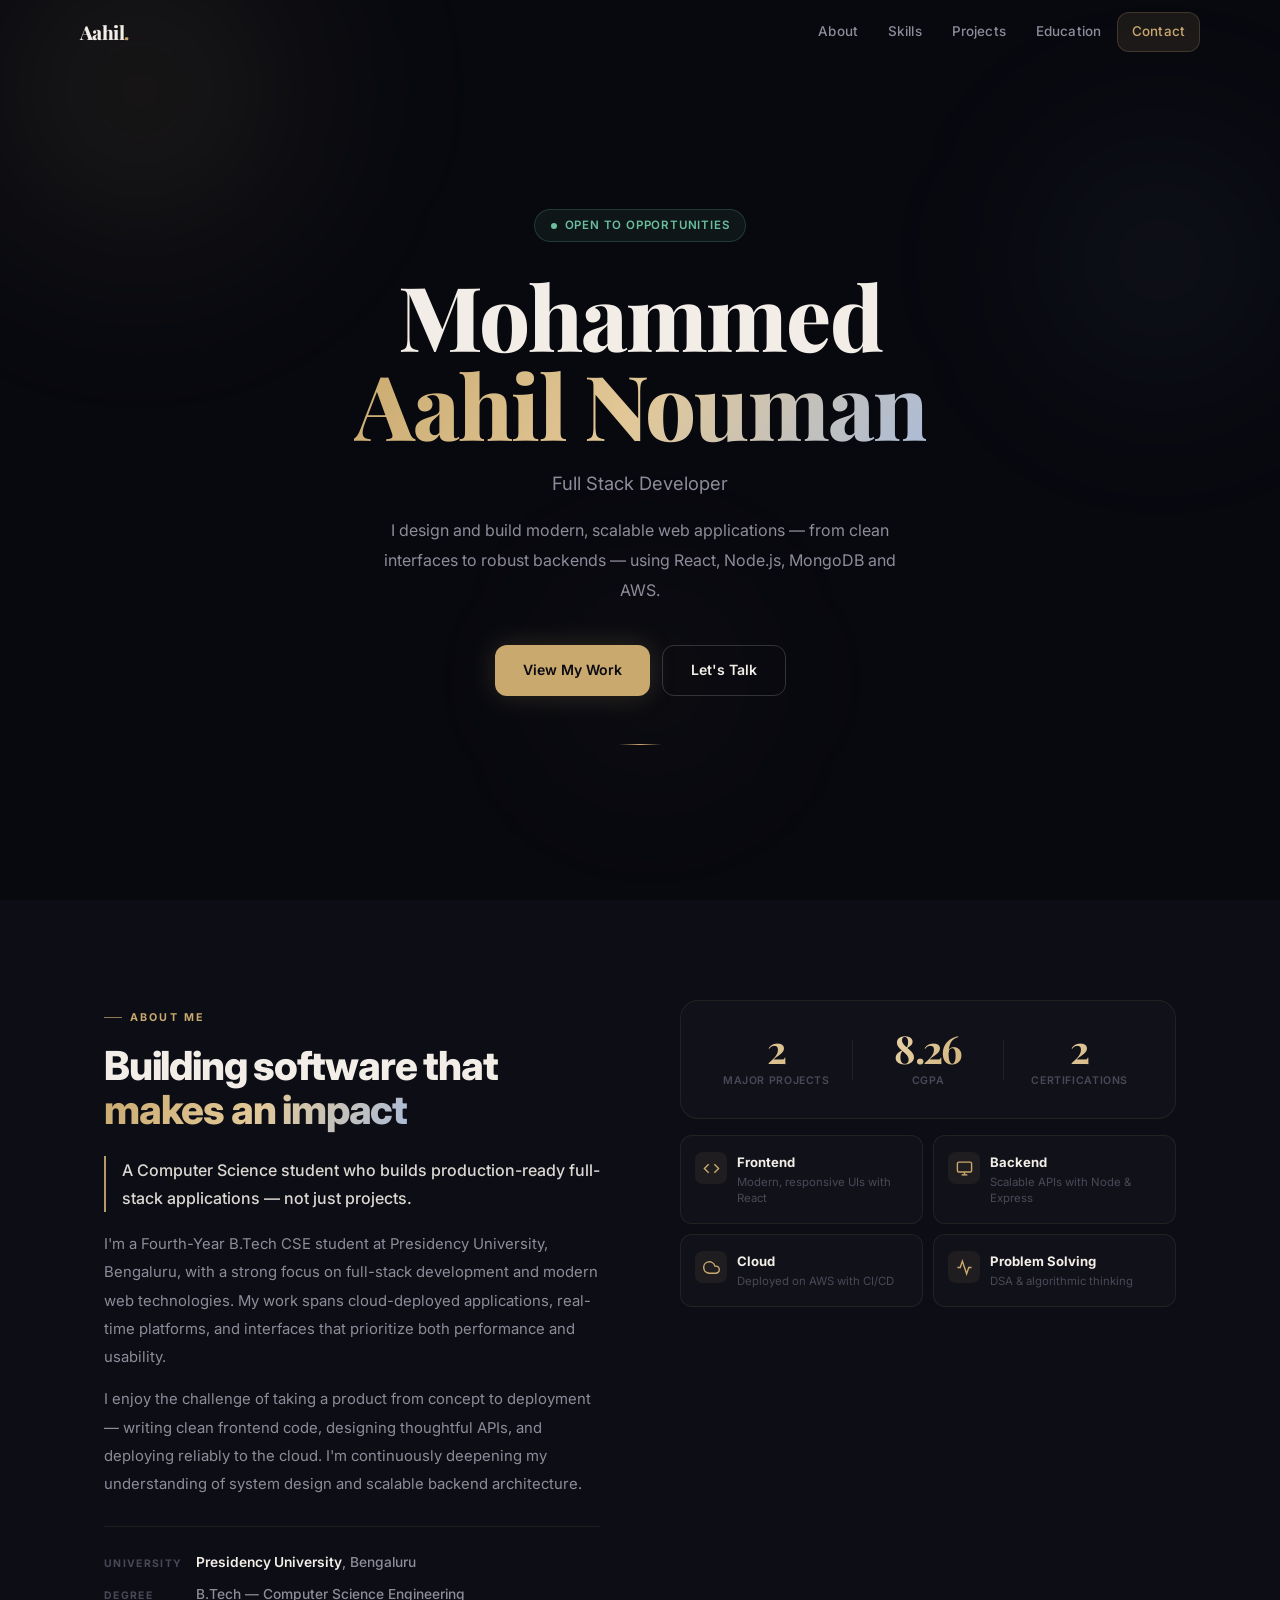
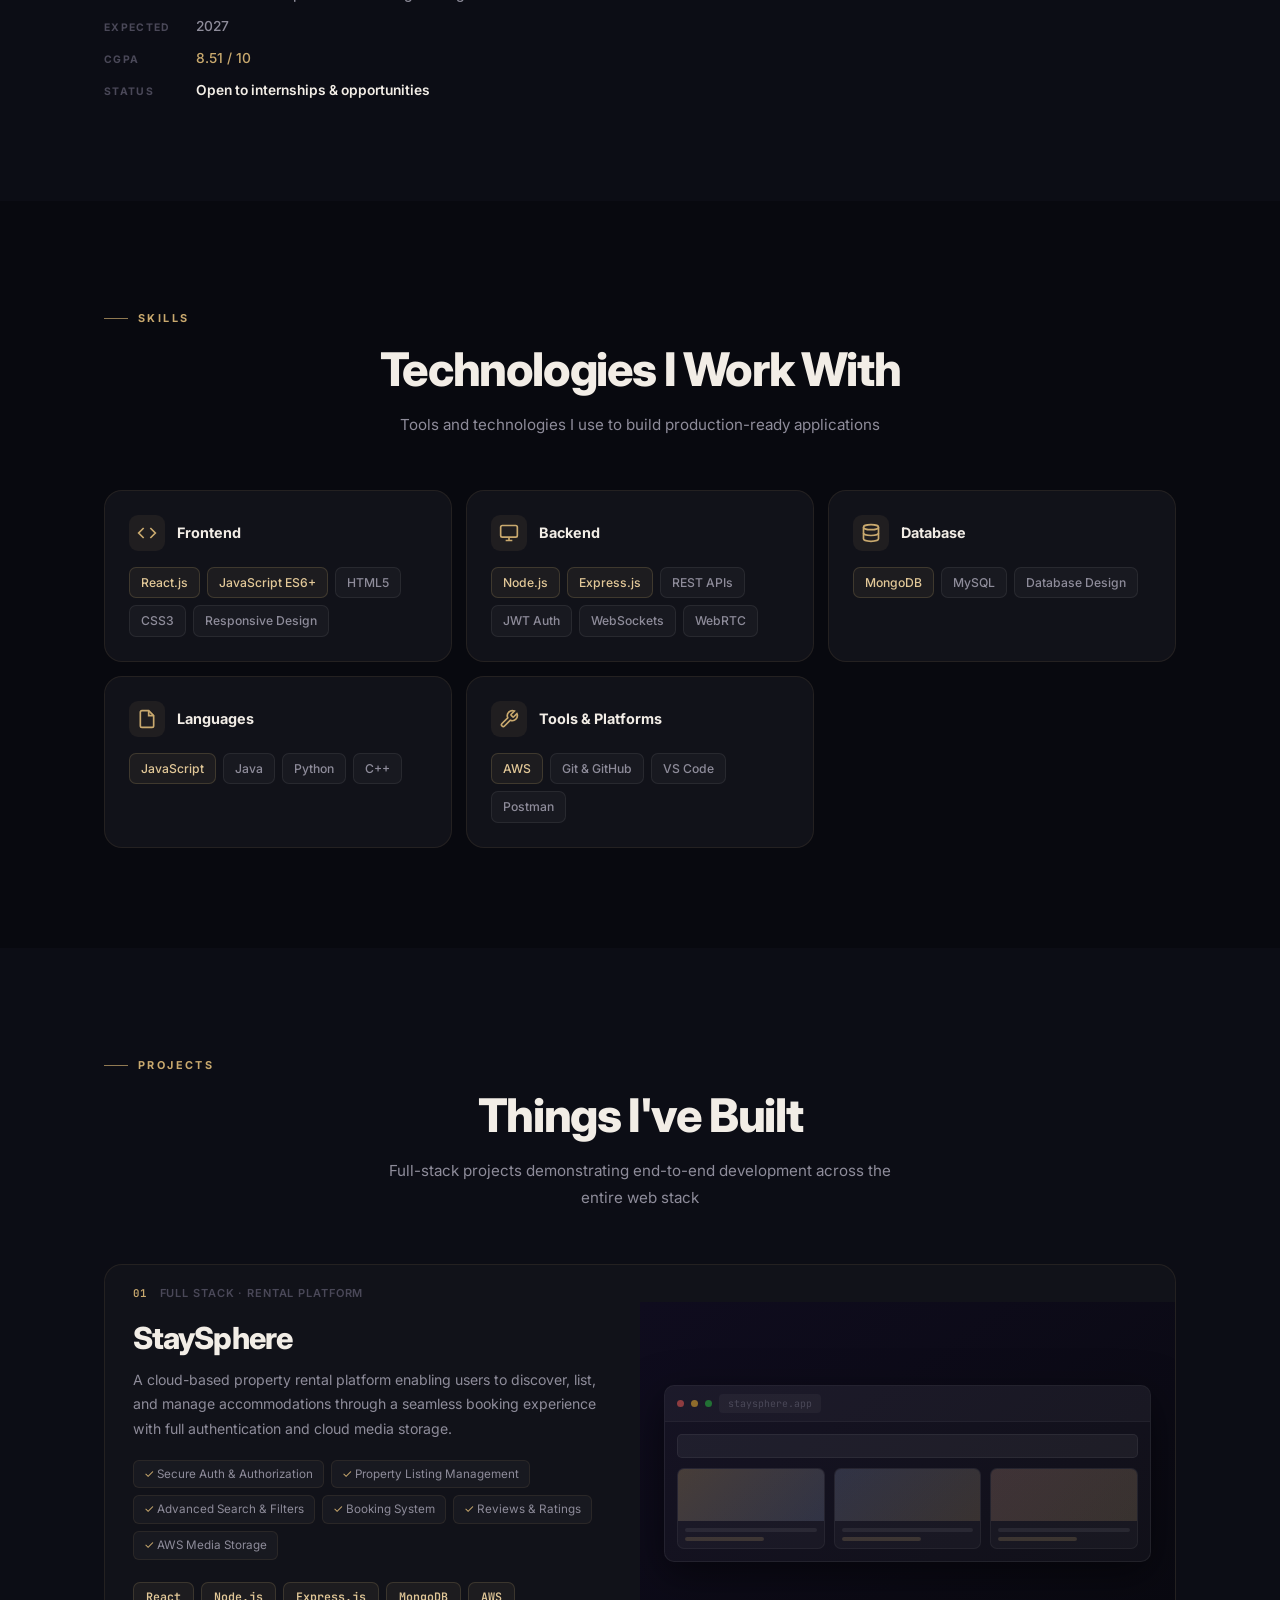
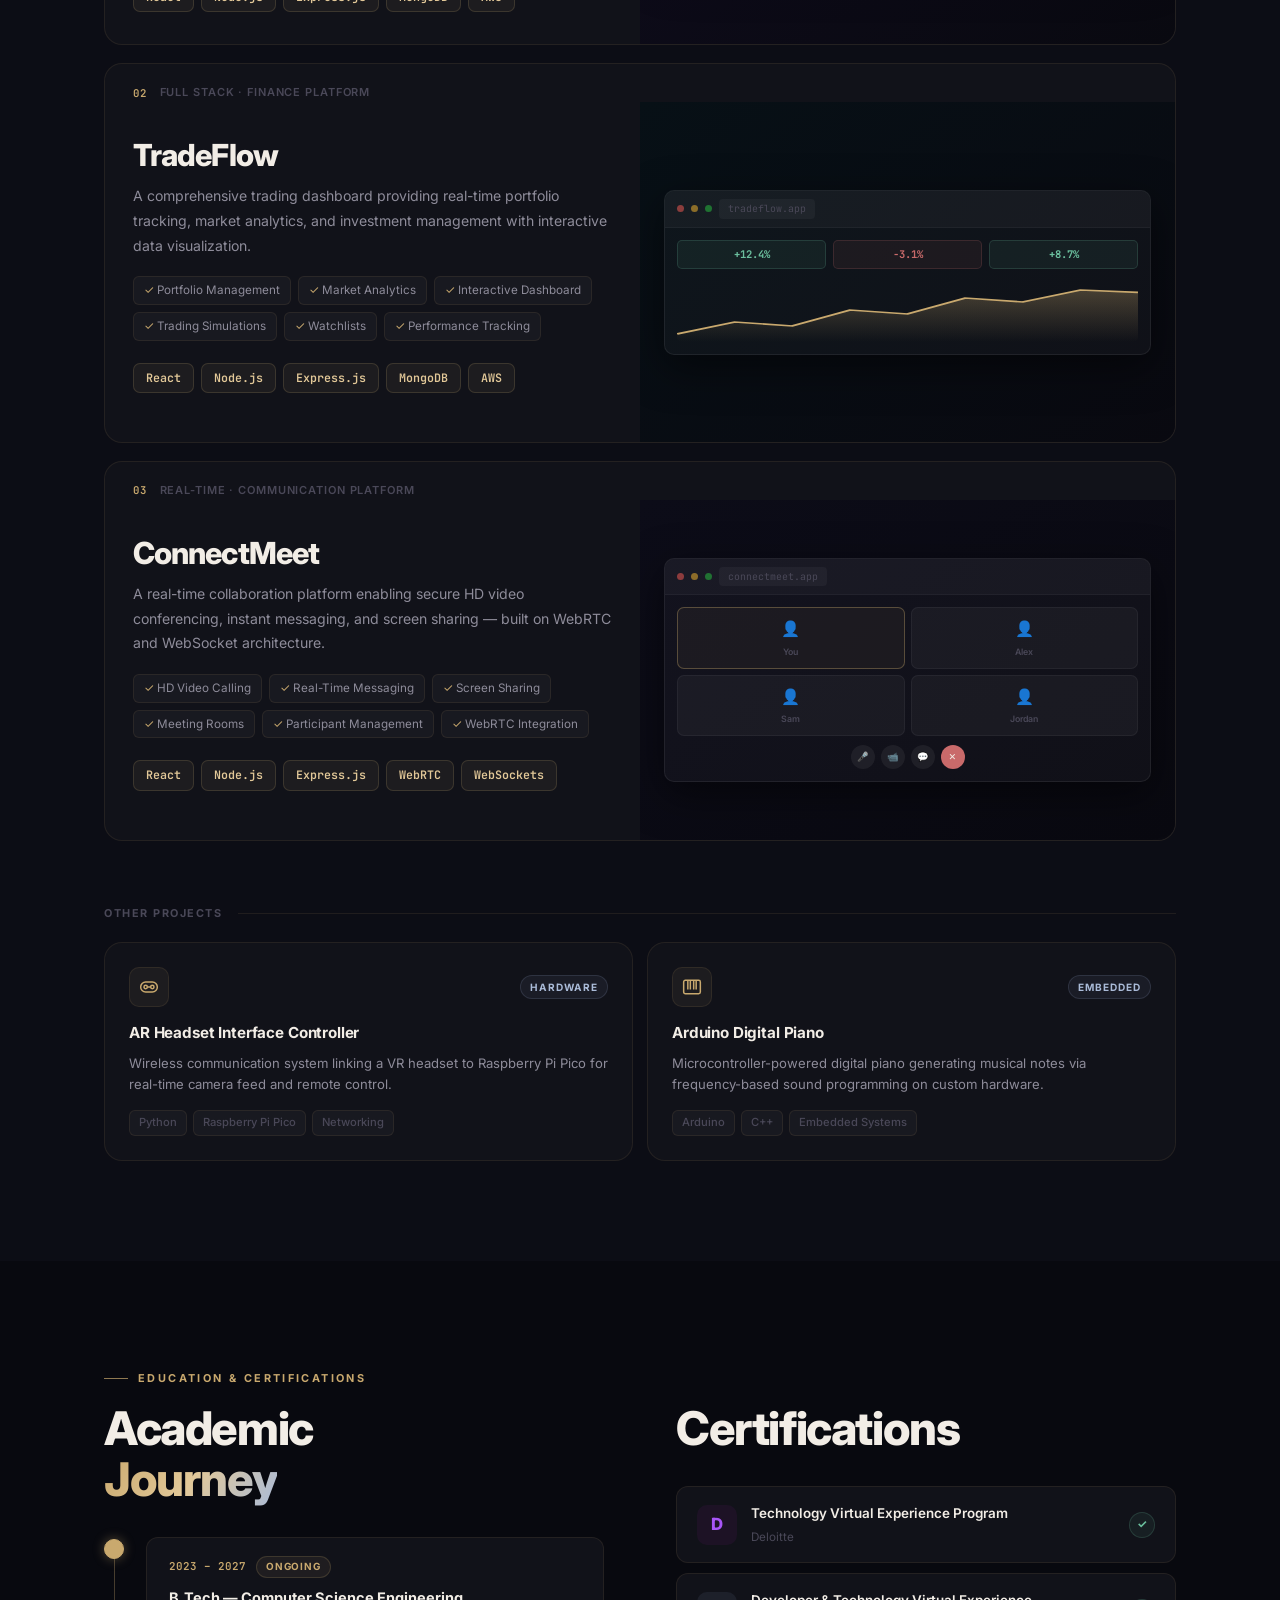
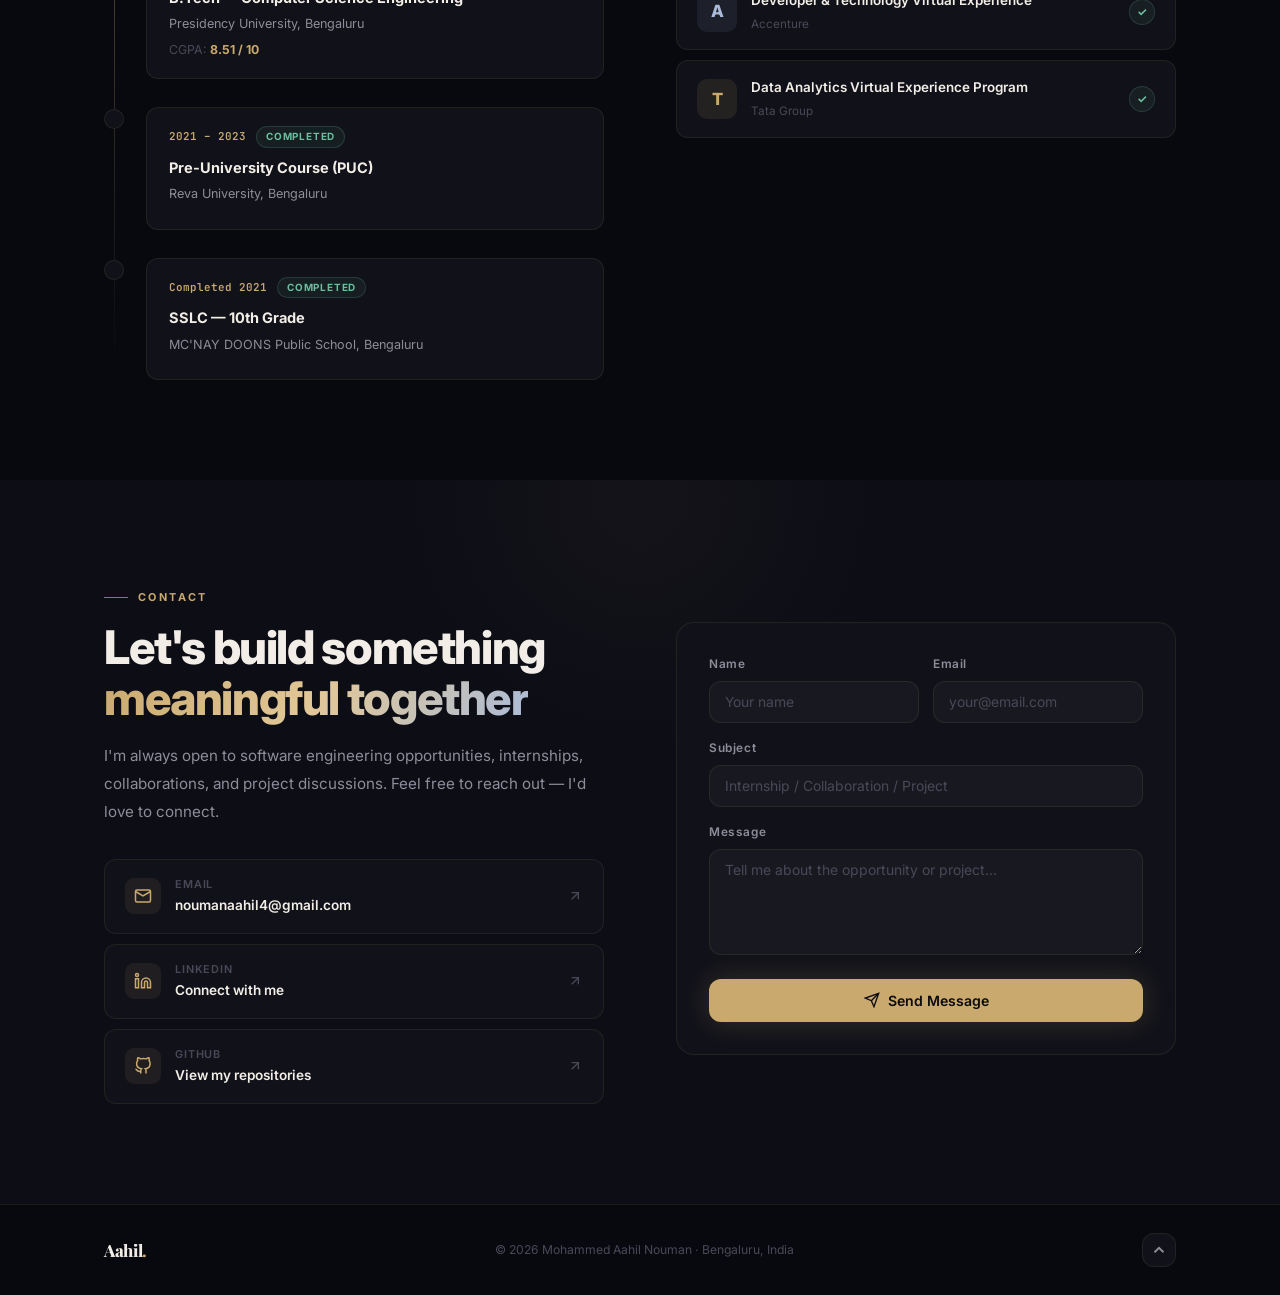
==== commit 295c93c7: "Add Google Search Console verification meta tag" ====
--- a/index.html
+++ b/index.html
@@ -6,6 +6,7 @@
   <meta name="description" content="Mohammed Aahil Nouman — Full Stack Developer building scalable web applications with React, Node.js, Express.js, MongoDB, and AWS." />
   <meta name="keywords" content="Mohammed Aahil Nouman, Full Stack Developer, React, Node.js, Portfolio, Web Developer, Bangalore" />
   <meta name="author" content="Mohammed Aahil Nouman" />
+  <meta name="google-site-verification" content="_zfUgdGJXU92Dn0F3YGyIypkXSYlH4SWUs3bFoPZbm0" />
   <title>Aahil Nouman — Full Stack Developer</title>
   <link rel="preconnect" href="https://fonts.googleapis.com" />
   <link rel="preconnect" href="https://fonts.gstatic.com" crossorigin />
@@ -407,5 +408,8 @@
   </footer>
 
   <script src="script.js"></script>
+
+
+  
 </body>
 </html>
